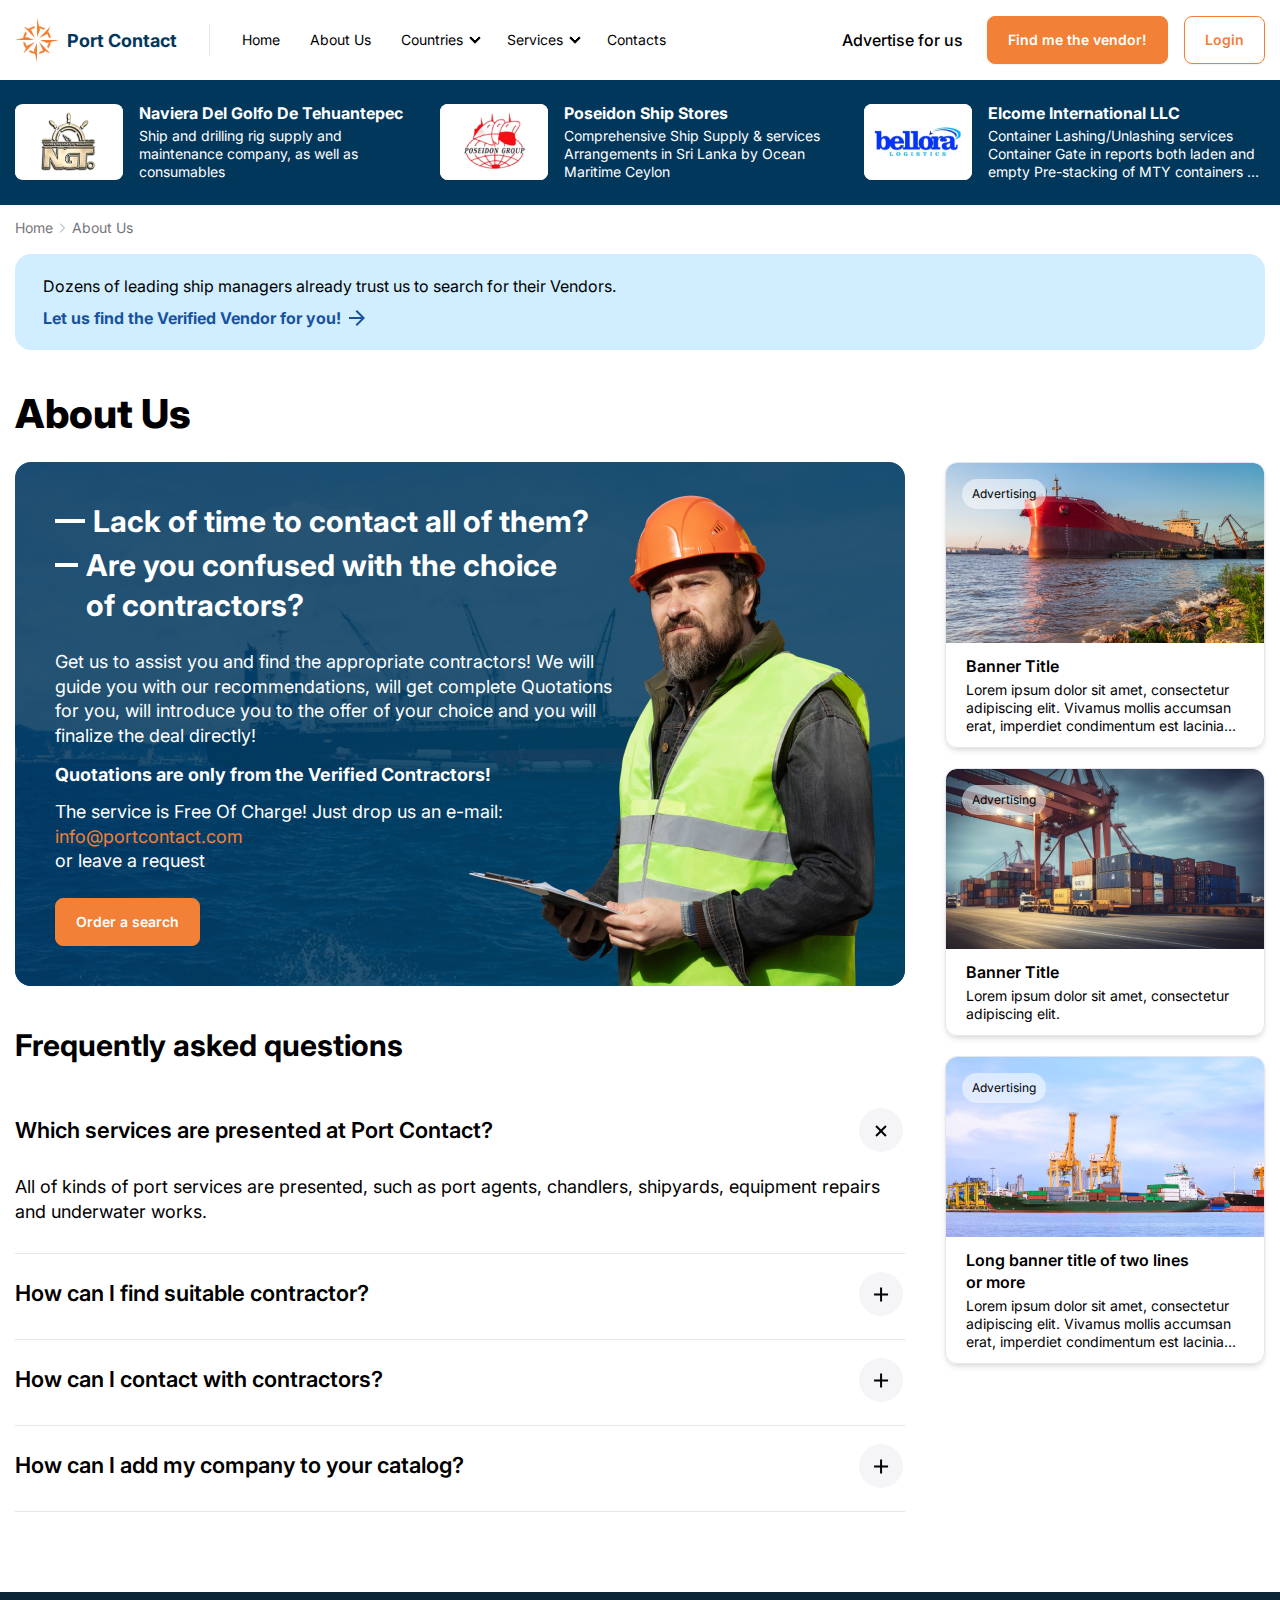
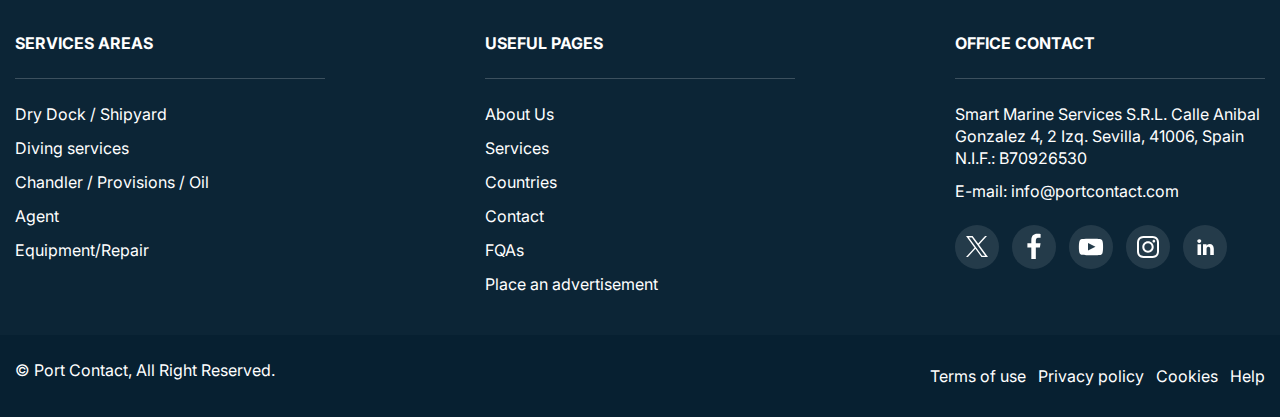
==== aboutUs.html @ 22fc67c0 "init" ====
<!DOCTYPE html>
<html lang="ru" data-theme="mytheme">
<head>
    <meta charset="UTF-8">
    <link rel="stylesheet" href="assets/css/swiper-bundle.min.css">
    <script src="assets/js/swiper-bundle.min.js"></script>
    <link rel="stylesheet" href="assets/css/style.min.css">
    
    <!-- Useful meta tags -->
    <meta http-equiv="x-ua-compatible" content="ie=edge">
    <meta name="viewport" content="width=device-width, initial-scale=1, shrink-to-fit=no">
    <meta name="robots" content="index, follow">
    <meta name="google" content="notranslate">
    <meta name="format-detection" content="telephone=no">
    <meta name="description" content="">
    
    <link rel="icon" type="image/png" href="assets/images/favicon-96x96.png" sizes="96x96" />
    <link rel="icon" type="image/svg+xml" href="assets/images/favicon.svg" />
    <link rel="shortcut icon" href="assets/images/favicon.ico" />
    <link rel="apple-touch-icon" sizes="180x180" href="assets/images/apple-touch-icon.png" />
    <link rel="manifest" href="assets/images/site.webmanifest" />
    
    <title>Port Contact</title>
    <!--<title>Port Contact</title>-->
</head>
<body>

    <div class="header-second">
        <header>
            <div class="container">
                <div class="navbar px-0 relative z-[20] lg:py-[16px] py-[12px] bg-transparent bg-base-100">
                    <div class="navbar-start">
                        <a href="#" class="flex items-center gap-[8px] text-white">
                            <div class="logo"></div>
                            <div class="text-[18px] font-bold logo-text">Port Contact</div>
                        </a>
        
                        <div class="hidden lg:flex border-l border-[#E5E5EB] ml-[32px] pl-[32px] h-[32px]">
                            <ul class="menu space-x-[30px] menu-horizontal px-1">
                                <li><a class="navbar-link">Home</a></li>
                                <li><a class="navbar-link">About Us</a></li>
                                <li>
                                    <details>
                                        <summary class="navbar-link">Countries</summary>
                                        <ul class="p-2 space-y-[2px] max-h-[70vh] overflow-y-auto  scrollbar scrollbar-thin scrollbar-thumb-[#9898AA] scrollbar-track-transparent">
                                            <li class="p-[15px]">
                                                <label class="input input-bordered flex items-center gap-2">
                                                    <input id="navSearch" type="text" class="grow" placeholder="Search" />
                                                    <button>
                                                        <svg
                                                                xmlns="http://www.w3.org/2000/svg"
                                                                viewBox="0 0 16 16"
                                                                fill="currentColor"
                                                                class="h-4 w-4 opacity-70">
                                                            <path
                                                                    fill-rule="evenodd"
                                                                    d="M9.965 11.026a5 5 0 1 1 1.06-1.06l2.755 2.754a.75.75 0 1 1-1.06 1.06l-2.755-2.754ZM10.5 7a3.5 3.5 0 1 1-7 0 3.5 3.5 0 0 1 7 0Z"
                                                                    clip-rule="evenodd" />
                                                        </svg>
                                                    </button>
                                                </label>
                                            </li>
                                            <li><a class="search-navSearch" href="#">All countries</a> </li>
                                            <li><a class="search-navSearch" href="#">Benin republic</a> </li>
                                            <li><a class="search-navSearch" href="#">Togo</a></li>
                                            <li><a class="search-navSearch" href="#">Senegal</a></li>
                                            <li><a class="search-navSearch" href="#">Mauritius</a></li>
                                            <li><a class="search-navSearch" href="#">Marocco</a></li>
                                            <li><a class="search-navSearch" href="#">Angola</a></li>
                                            <li><a class="search-navSearch" href="#">Namibia</a></li>
                                            <li><a class="search-navSearch" href="#">Cameroon</a></li>
                                            <li><a class="search-navSearch" href="#">Congo</a></li>
                                            <li><a class="search-navSearch" href="#">South africa</a> </li>
                                            <li><a class="search-navSearch" href="#">Ghana</a></li>
                                            <li><a class="search-navSearch" href="#">Nigeria</a></li>
                                            <li><a class="search-navSearch" href="#">Nigeria</a></li>
                                            <li><a class="search-navSearch" href="#">Nigeria</a></li>
                                            <li><a class="search-navSearch" href="#">Nigeria</a></li>
                                            <li><a class="search-navSearch" href="#">Nigeria</a></li>
                                            <li><a class="search-navSearch" href="#">Nigeria</a></li>
                                            <li><a class="search-navSearch" href="#">Nigeria</a></li>
                                            <li><a class="search-navSearch" href="#">Nigeria</a></li>
                                        </ul>
                                    </details>
                                </li>
                                <li>
                                    <details>
                                        <summary class="navbar-link">Services</summary>
                                        <ul class="p-2">
                                            <li><a>Dry Dock / Shipyard</a></li>
                                            <li><a>Diving services</a></li>
                                            <li><a>Chandler / Provisions / Oil</a></li>
                                            <li><a>Agent</a></li>
                                            <li><a>Equipment/Repair</a></li>
                                        </ul>
                                    </details>
                                </li>
                                <li><a class="navbar-link">Contacts</a></li>
                            </ul>
                        </div>
                    </div>
        
        
                    <div class="navbar-end flex gap-[16px]">
                        <button class="header-subtext xl:block hidden font-medium pr-[8px]"
                           onclick="sendMessage.showModal()"
                        >Advertise for us</button>
                        <a class="btn md:flex hidden btn-primary">Find me the vendor!</a>
                        <a class="btn md:flex hidden btn-login " onclick="login.showModal()">Login</a>
        
                        <div class="lg:hidden">
                            <div class="dropdown dropdown-end  burger-drop py-[5px]">
                                <div  role="button" class="burger-box">
                                    <label  class="burger"></label>
                                </div>
                                <div class="dropdown-content burger-menu bg-white rounded-[12px] z-[1] !p-[8px] w-[328px] shadow">
                                    <div class="md:hidden flex gap-[12px] p-[12px]">
                                        <a class="btn btn-sm btn-primary">Find me the vendor!</a>
                                        <a class="btn btn-sm btn-outline-orange !text-orange" onclick="login.showModal()">Login</a>
                                    </div>
        
                                    <ul  class="menu ">
                                        <!-- Sidebar content here -->
                                        <li><a>Home</a></li>
                                        <li><a>About Us</a></li>
                                        <li>
                                            <details open>
                                                <summary>Contacts</summary>
                                                <ul>
                                                    <li><a>Submenu 1</a></li>
                                                    <li><a>Submenu 2</a></li>
                                                    <li>
                                                        <details >
                                                            <summary>Parent</summary>
                                                            <ul>
                                                                <li><a>Submenu 1</a></li>
                                                                <li><a>Submenu 2</a></li>
                                                            </ul>
                                                        </details>
                                                    </li>
                                                </ul>
                                            </details>
                                        </li>
        
                                        <li><a>Services</a></li>
                                        <li><a>Contacts</a></li>
                                    </ul>
                                </div>
        
                            </div>
                        </div>
                    </div>
                </div>
            </div>
        </header>    </div>

    
    
    <div class="bg-darkBlue text-white py-[24px]">
        <div class="container">
    <!--        x4 / x3 / x2-->
            <div class="companies-wrp x4">
                <div class="cardCompany">
                    <div class="smCard sm bg-white"><img src="assets/images/companies/comp_4.png" alt=""></div>
                    <div>
                        <b class="mb-1 nextLineDynamicLines">Naviera Del Golfo De Tehuantepec</b>
                        <div class="cardCompany-text">Ship and drilling rig supply and maintenance company, as well as consumables
                        </div>
                    </div>
                </div>
                <div class="cardCompany">
                    <div class="smCard sm bg-white"><img src="assets/images/companies/comp_5.png" alt=""></div>
                    <div>
                        <b class="mb-1 nextLineDynamicLines ">Poseidon Ship Stores</b>
                        <div class="cardCompany-text">
                            Comprehensive Ship Supply & services Arrangements in Sri Lanka by Ocean Maritime Ceylon
                        </div>
                    </div>
                </div>
                <div class="cardCompany">
                    <div class="smCard sm bg-white"><img src="assets/images/companies/comp_6.png" alt=""></div>
                    <div>
                        <b class="mb-1 nextLineDynamicLines">Elcome International LLC</b>
                        <div class="cardCompany-text">
                            Container Lashing/Unlashing services Container Gate in reports both laden and empty Pre-stacking of MTY containers at port Vessel expedition
                        </div>
                    </div>
                </div>
                <div class="cardCompany">
                    <div class="smCard sm bg-white"><img src="assets/images/companies/comp_7.png" alt=""></div>
                    <div>
                        <b class="mb-1 nextLineDynamicLines">Red Wing Shoe Company</b>
                        <div class="cardCompany-text">
                            Ship and drilling rig supply and maintenance company, as well as consumables
                        </div>
                    </div>
                </div>
            </div>
        </div>
    </div>
    <ul class="bread">
        <li class="bread-item"><a href="#">Home</a></li>
        <li class="bread-item"><a href="#">About Us</a></li>
    </ul>
    
    <div class="container">
        <div class="info-margin info">
            <div>
                Dozens of leading ship managers already trust us to search for their Vendors.
            </div>
            <a href="#" class=" link mainSecSwiper-link !mt-[9px]">
                Let us find the Verified Vendor for you!
                <img src="assets/images/icons/next.svg" alt="">
            </a>
        </div>
    
        <h1>About Us</h1>
    </div>
    
    
    <div class="mainWithSidebar">
        <div class="space-y-[40px]">
            <div class="rounded-[16px] lg:min-h-[500px] overflow-hidden relative text-white"
                 style="background: url('assets/images/bg_2.jpg') center/cover no-repeat">
                <div class="bg-darkBlue bg-opacity-[.85]  flex lg:p-[40px] md:p-[32px] sm:p-[24px] p-[20px]">
                    <div class="lg:max-w-[70%] aboutUs-block">
                        <ul class="list-lines">
                            <li class="h2">Lack of time to contact all of them?</li>
                            <li class="h2">Are you confused with the choice of&nbsp;contractors?</li>
                        </ul>
                        <p>Get us to assist you and find the appropriate contractors! We will guide you with our
                            recommendations, will get complete Quotations for you, will introduce you to the offer of your
                            choice and you will finalize the deal directly!</p>
                        <b>Quotations are only from the Verified Contractors!</b>
                        <p>The service is Free Of Charge! Just drop us an e-mail:
                            <a href="mailto:info@portcontact.com" class="block">info@portcontact.com</a>
                            or leave a request</p>
                        <button class="btn btn-primary lg:mt-[12px] mt-[6px] md:w-fit w-full">
                            Order a search
                        </button>
                    </div>
                </div>
                <img src="assets/images/aboutUsMan.png" class="absolute lg:block hidden bottom-0 right-0" alt="">
            </div>
    
            <div>
                <h2>Frequently asked questions</h2>
    
                <div class="collapse collapse-arrow ">
                    <input type="radio" name="my-accordion-2" checked="checked"/>
                    <div class="collapse-title text-xl font-medium">Which services are presented at Port Contact?</div>
                    <div class="collapse-content">
                        <p>All of kinds of port services are presented, such as port agents, chandlers, shipyards, equipment
                            repairs and underwater works.</p>
                    </div>
                </div>
                <div class="collapse collapse-arrow ">
                    <input type="radio" name="my-accordion-2"/>
                    <div class="collapse-title text-xl font-medium">How can I find suitable contractor?</div>
                    <div class="collapse-content">
                        <p>hello</p>
                    </div>
                </div>
                <div class="collapse collapse-arrow ">
                    <input type="radio" name="my-accordion-2"/>
                    <div class="collapse-title text-xl font-medium">How can I contact with contractors?</div>
                    <div class="collapse-content">
                        <p>hello</p>
                    </div>
                </div>
                <div class="collapse collapse-arrow ">
                    <input type="radio" name="my-accordion-2"/>
                    <div class="collapse-title text-xl font-medium">How can I add my company to your catalog?</div>
                    <div class="collapse-content">
                        <p>hello</p>
                    </div>
                </div>
            </div>
        </div>
        <div class="mainWithSidebar-right">
            <div class="sidebar space-y-[20px]">
                <div class="mainCard">
                    <div class="mainCard-image">
                        <img src="assets/images/cd_1.jpg" alt="">
                        <div class="mainCard-tag">Advertising</div>
                    </div>
                    <div class="mainCard-info">
                        <div class="mainCard-title">Banner Title</div>
                        <div class="mainCard-text">Lorem ipsum dolor sit amet, consectetur adipiscing elit. Vivamus mollis accumsan
                            erat, imperdiet condimentum est lacinia vel. Suspendisse in ligula purus.
                        </div>
                    </div>
                </div>
                <div class="mainCard">
                    <div class="mainCard-image">
                        <img src="assets/images/cd_2.jpg" alt="">
                        <div class="mainCard-tag">Advertising</div>
                    </div>
                    <div class="mainCard-info">
                        <div class="mainCard-title">Banner Title</div>
                        <div class="mainCard-text">Lorem ipsum dolor sit amet, consectetur adipiscing elit.</div>
                    </div>
                </div>
                <div class="mainCard">
                    <div class="mainCard-image">
                        <img src="assets/images/cd_3.jpg" alt="">
                        <div class="mainCard-tag">Advertising</div>
                    </div>
                    <div class="mainCard-info">
                        <div class="mainCard-title">Long banner title of two lines or more</div>
                        <div class="mainCard-text">Lorem ipsum dolor sit amet, consectetur adipiscing elit. Vivamus mollis accumsan
                            erat, imperdiet condimentum est lacinia vel. Suspendisse in ligula purus.
                        </div>
                    </div>
                </div>
            </div>    </div>
    </div>
    
    
    <div class="lg:hidden block">
        <div class="swiper sidebarSwiper pl-[15px]">
            <div class="swiper-wrapper">
                <div class="swiper-slide">
                    <div class="mainCard">
                        <div class="mainCard-image">
                            <img src="assets/images/cd_1.jpg" alt="">
                            <div class="mainCard-tag">Advertising</div>
                        </div>
                        <div class="mainCard-info">
                            <div class="mainCard-title">Banner Title</div>
                            <div class="mainCard-text">Lorem ipsum dolor sit amet, consectetur adipiscing elit. Vivamus mollis accumsan
                                erat, imperdiet condimentum est lacinia vel. Suspendisse in ligula purus.
                            </div>
                        </div>
                    </div>
                </div>
                <div class="swiper-slide">
                    <div class="mainCard">
                        <div class="mainCard-image">
                            <img src="assets/images/cd_2.jpg" alt="">
                            <div class="mainCard-tag">Advertising</div>
                        </div>
                        <div class="mainCard-info">
                            <div class="mainCard-title">Banner Title</div>
                            <div class="mainCard-text">Lorem ipsum dolor sit amet, consectetur adipiscing elit.</div>
                        </div>
                    </div>
                </div>
                <div class="swiper-slide">
                    <div class="mainCard">
                        <div class="mainCard-image">
                            <img src="assets/images/cd_3.jpg" alt="">
                            <div class="mainCard-tag">Advertising</div>
                        </div>
                        <div class="mainCard-info">
                            <div class="mainCard-title">Long banner title of two lines or more</div>
                            <div class="mainCard-text">Lorem ipsum dolor sit amet, consectetur adipiscing elit. Vivamus mollis accumsan
                                erat, imperdiet condimentum est lacinia vel. Suspendisse in ligula purus.
                            </div>
                        </div>
                    </div>
                </div>
                <div class="swiper-slide">
                    <div class="mainCard">
                        <div class="mainCard-image">
                            <img src="assets/images/cd_3.jpg" alt="">
                            <div class="mainCard-tag">Advertising</div>
                        </div>
                        <div class="mainCard-info">
                            <div class="mainCard-title">Long banner title of two lines or more</div>
                            <div class="mainCard-text">Lorem ipsum dolor sit amet, consectetur adipiscing elit. Vivamus mollis accumsan
                                erat, imperdiet condimentum est lacinia vel. Suspendisse in ligula purus.
                            </div>
                        </div>
                    </div>
                </div>
                <div class="swiper-slide">
                    <div class="mainCard">
                        <div class="mainCard-image">
                            <img src="assets/images/cd_3.jpg" alt="">
                            <div class="mainCard-tag">Advertising</div>
                        </div>
                        <div class="mainCard-info">
                            <div class="mainCard-title">Long banner title of two lines or more</div>
                            <div class="mainCard-text">Lorem ipsum dolor sit amet, consectetur adipiscing elit. Vivamus mollis accumsan
                                erat, imperdiet condimentum est lacinia vel. Suspendisse in ligula purus.
                            </div>
                        </div>
                    </div>
                </div>
                <div class="swiper-slide">
                    <div class="mainCard">
                        <div class="mainCard-image">
                            <img src="assets/images/cd_3.jpg" alt="">
                            <div class="mainCard-tag">Advertising</div>
                        </div>
                        <div class="mainCard-info">
                            <div class="mainCard-title">Long banner title of two lines or more</div>
                            <div class="mainCard-text">Lorem ipsum dolor sit amet, consectetur adipiscing elit. Vivamus mollis accumsan
                                erat, imperdiet condimentum est lacinia vel. Suspendisse in ligula purus.
                            </div>
                        </div>
                    </div>
                </div>
                <div class="swiper-slide">
                    <div class="mainCard">
                        <div class="mainCard-image">
                            <img src="assets/images/cd_3.jpg" alt="">
                            <div class="mainCard-tag">Advertising</div>
                        </div>
                        <div class="mainCard-info">
                            <div class="mainCard-title">Long banner title of two lines or more</div>
                            <div class="mainCard-text">Lorem ipsum dolor sit amet, consectetur adipiscing elit. Vivamus mollis accumsan
                                erat, imperdiet condimentum est lacinia vel. Suspendisse in ligula purus.
                            </div>
                        </div>
                    </div>
                </div>
            </div>
        </div>
        
        <script>
          const cardsSwiper = new Swiper('.sidebarSwiper', {
            spaceBetween: 16,
            autoplay: true,
            loop: true,
            slidesPerView: 'auto',
            autoHeight: true,
            breakpoints: {
              550: {
                slidesPerView: 'auto',
                spaceBetween: 16,
              },
              1024: {
                slidesPerView: 'auto',
                spaceBetween: 20,
              },
              1280: {
                slidesPerView: 5,
                spaceBetween: 20,
              },
            },
          });
        </script></div>
    
    

    <footer class="text-white xl:mt-[80px] lg:mt-[64px] md:mt-[48px] mt-[32px]">
        <div class="bg-[#0C2536]">
            <div class="container">
                <div class="grid lg:grid-cols-3 grid-cols-2  xl:gap-[160px] gap-x-[80px] sm:gap-y-[40px] gap-y-[32px] footer  text-base-content sm:py-10 py-[20px]">
                    <nav class="col-span-2 sm:col-span-1">
                        <h6 class="footer-title">Services Areas</h6>
                        <a class="link link-hover">Dry Dock / Shipyard</a>
                        <a class="link link-hover">Diving services</a>
                        <a class="link link-hover">Chandler / Provisions / Oil</a>
                        <a class="link link-hover">Agent</a>
                        <a class="link link-hover">Equipment/Repair</a>
                    </nav>
                    <nav class="col-span-2 sm:col-span-1">
                        <h6 class="footer-title">Useful Pages</h6>
                        <a class="link link-hover">About Us</a>
                        <a class="link link-hover">Services</a>
                        <a class="link link-hover">Countries</a>
                        <a class="link link-hover">Contact</a>
                        <a class="link link-hover">FQAs</a>
                        <a class="link link-hover">Place an advertisement</a>
                    </nav>
                    <nav class="col-span-2 lg:col-span-1">
                        <h6 class="footer-title">Office Contact</h6>
                        <div class="text-white md:text-[16px] text-[14px] leading-[1.375]">
                            Smart Marine Services S.R.L.
                            Calle Anibal Gonzalez 4, 2 Izq.
                            Sevilla, 41006, Spain
                            N.I.F.: B70926530
                        </div>
                        <div class="text-white md:text-[16px] text-[14px]">
                            E-mail: <a href="mailto:info@portcontact.com">info@portcontact.com</a>
                        </div>
                        
                        <div class="flex items-center gap-[13px] mt-[12px]">
                            <a class="btn-icon" href="#"><img src="assets/images/icons/socials/x.svg" alt=""></a>
                            <a class="btn-icon" href="#"><img src="assets/images/icons/socials/f.svg" alt=""></a>
                            <a class="btn-icon" href="#"><img src="assets/images/icons/socials/youtube.svg" alt=""></a>
                            <a class="btn-icon" href="#"><img src="assets/images/icons/socials/inst.svg" alt=""></a>
                            <a class="btn-icon" href="#"><img src="assets/images/icons/socials/in.svg" alt=""></a>
                        </div>
    
                    </nav>
                </div>
            </div>
        </div>
        <div class="bg-[#072031]">
            <div class="container">
                <div class="sm:grid sm:grid-cols-2 items-center sm:gap-[20px] gap-[0px] justify-between footer w-full sm:py-[24px] py-[16px] text-base-content ">
                    <aside class="items-center">
                        <p class="text-white md:text-[16px] text-[14px]">
                            © Port Contact, All Right Reserved.
                        </p>
                    </aside>
                    <nav class="flex items-center gap-[24px] justify-end ">
                        <a class="link link-hover">Terms of use</a>
                        <a class="link link-hover">Privacy policy</a>
                        <a class="link link-hover">Cookies</a>
                        <a class="link link-hover">Help</a>
                    </nav>
                </div>
    
            </div>
        </div>
    </footer>
    <dialog id="sendMessage" class="modal">
        <form method="dialog" class="modal-backdrop">
            <button>close</button>
        </form>
    
        <div class="modal-box">
            <form method="dialog" class="modal-close">
                <button><img src="assets/images/icons/close.svg" alt=""></button>
            </form>
    
            <h2 class="text-center">Specify your request
                <br/>or <span class="text-blue">send email</span> to us!
            </h2>
            <div class="space-y-[12px]">
                <div>
                    <label class="block mb-1">Your Name</label>
                    <input
                            type="text"
                            class="input input-bordered  w-full"/>
                </div>
                <div>
                    <label class="block mb-1">Company Name</label>
                    <input
                            type="text"
                            class="input input-bordered  w-full"/>
                </div>
                <div>
                    <label class="block mb-1">E-mail*</label>
                    <input
                            type="text"
                            class="input input-bordered  w-full"/>
                </div>
                <div>
                    <label class="block mb-1">Vessel name (will remain undisclosed to Contractors)</label>
                    <input
                            type="text"
                            class="input input-bordered  w-full"/>
                </div>
                <div class="">
                    <label class="block mb-1">Description of the task</label>
                    <textarea class="textarea min-h-[132px] textarea-bordered w-full"></textarea>
                </div>
                <div class="flex items-center gap-[16px]">
                    <input
                            type="text"
                            placeholder="Enter code displayed"
                            class="input input-bordered  w-full grow"/>
                    <div class="w-[100px] h-[44px] bg-gray-300 rounded-[8px]"></div>
                </div>
                <button class="btn btn-primary mt-[24px] w-full"
                        onclick="sendMessage.close();thanksForYourRequest.showModal()"
                >Send Message
                </button>
            </div>
        </div>
    </dialog>
    
    <dialog id="thanksForYourRequest" class="modal">
        <form method="dialog" class="modal-backdrop">
            <button>close</button>
        </form>
        <div class="modal-box flex flex-col items-center text-center md:gap-[24px] gap-[12px]">
            <form method="dialog" class="modal-close">
                <button><img src="assets/images/icons/close.svg" alt=""></button>
            </form>
    
            <div class="h2 text-center">Thank you for your request!</div>
            <div class="">Our manager will contact you shortly</div>
            <form method="dialog">
                <button class="btn btn-primary min-w-[130px]">Ok</button>
            </form>
        </div>
    </dialog>
    
    <dialog id="login" class="modal">
        <form method="dialog" class="modal-backdrop">
            <button>close</button>
        </form>
        <div class="modal-box">
            <form method="dialog" class="modal-close">
                <button><img src="assets/images/icons/close.svg" alt=""></button>
            </form>
    
            <div class="h2 text-center">Sign In</div>
            <div>
                <label class="block mb-1">E-mail</label>
                <input
                        type="text"
                        class="input input-bordered  w-full"/>
            </div>
            <div class="flex items-center mt-[16px] gap-[12px]">
                <input type="checkbox" checked="checked" class="checkbox checkbox-primary" />
                <div>
                    I agree with <a href="#" class="text-blue">User Agreement</a> and <a href="#" class="text-blue">Privacy policy</a>
                </div>
            </div>
    
            <div class="grid grid-cols-2 gap-[16px] mt-[32px]">
                <form method="dialog" class="w-full">
                    <button class="btn btn-primary btn-outline w-full">Cancel</button>
                </form>
                <button class="btn btn-primary w-full" >Receive code</button>
    <!--            <button class="btn btn-primary w-full" disabled="disabled">Receive code</button>-->
            </div>
        </div>
    </dialog>
    <script src="assets/js/app.js"></script>
</body>
</html>
---- assets/css/style.min.css ----
@charset "UTF-8";
@import url("https://fonts.googleapis.com/css2?family=Inter:opsz,wght@14..32,100..900&display=swap");
*, ::before, ::after{
  --tw-border-spacing-x: 0;
  --tw-border-spacing-y: 0;
  --tw-translate-x: 0;
  --tw-translate-y: 0;
  --tw-rotate: 0;
  --tw-skew-x: 0;
  --tw-skew-y: 0;
  --tw-scale-x: 1;
  --tw-scale-y: 1;
  --tw-pan-x:  ;
  --tw-pan-y:  ;
  --tw-pinch-zoom:  ;
  --tw-scroll-snap-strictness: proximity;
  --tw-gradient-from-position:  ;
  --tw-gradient-via-position:  ;
  --tw-gradient-to-position:  ;
  --tw-ordinal:  ;
  --tw-slashed-zero:  ;
  --tw-numeric-figure:  ;
  --tw-numeric-spacing:  ;
  --tw-numeric-fraction:  ;
  --tw-ring-inset:  ;
  --tw-ring-offset-width: 0px;
  --tw-ring-offset-color: #fff;
  --tw-ring-color: rgb(59 130 246 / 0.5);
  --tw-ring-offset-shadow: 0 0 #0000;
  --tw-ring-shadow: 0 0 #0000;
  --tw-shadow: 0 0 #0000;
  --tw-shadow-colored: 0 0 #0000;
  --tw-blur:  ;
  --tw-brightness:  ;
  --tw-contrast:  ;
  --tw-grayscale:  ;
  --tw-hue-rotate:  ;
  --tw-invert:  ;
  --tw-saturate:  ;
  --tw-sepia:  ;
  --tw-drop-shadow:  ;
  --tw-backdrop-blur:  ;
  --tw-backdrop-brightness:  ;
  --tw-backdrop-contrast:  ;
  --tw-backdrop-grayscale:  ;
  --tw-backdrop-hue-rotate:  ;
  --tw-backdrop-invert:  ;
  --tw-backdrop-opacity:  ;
  --tw-backdrop-saturate:  ;
  --tw-backdrop-sepia:  ;
  --tw-contain-size:  ;
  --tw-contain-layout:  ;
  --tw-contain-paint:  ;
  --tw-contain-style:  ;
}
::-ms-backdrop{
  --tw-border-spacing-x: 0;
  --tw-border-spacing-y: 0;
  --tw-translate-x: 0;
  --tw-translate-y: 0;
  --tw-rotate: 0;
  --tw-skew-x: 0;
  --tw-skew-y: 0;
  --tw-scale-x: 1;
  --tw-scale-y: 1;
  --tw-pan-x:  ;
  --tw-pan-y:  ;
  --tw-pinch-zoom:  ;
  --tw-scroll-snap-strictness: proximity;
  --tw-gradient-from-position:  ;
  --tw-gradient-via-position:  ;
  --tw-gradient-to-position:  ;
  --tw-ordinal:  ;
  --tw-slashed-zero:  ;
  --tw-numeric-figure:  ;
  --tw-numeric-spacing:  ;
  --tw-numeric-fraction:  ;
  --tw-ring-inset:  ;
  --tw-ring-offset-width: 0px;
  --tw-ring-offset-color: #fff;
  --tw-ring-color: rgb(59 130 246 / 0.5);
  --tw-ring-offset-shadow: 0 0 #0000;
  --tw-ring-shadow: 0 0 #0000;
  --tw-shadow: 0 0 #0000;
  --tw-shadow-colored: 0 0 #0000;
  --tw-blur:  ;
  --tw-brightness:  ;
  --tw-contrast:  ;
  --tw-grayscale:  ;
  --tw-hue-rotate:  ;
  --tw-invert:  ;
  --tw-saturate:  ;
  --tw-sepia:  ;
  --tw-drop-shadow:  ;
  --tw-backdrop-blur:  ;
  --tw-backdrop-brightness:  ;
  --tw-backdrop-contrast:  ;
  --tw-backdrop-grayscale:  ;
  --tw-backdrop-hue-rotate:  ;
  --tw-backdrop-invert:  ;
  --tw-backdrop-opacity:  ;
  --tw-backdrop-saturate:  ;
  --tw-backdrop-sepia:  ;
  --tw-contain-size:  ;
  --tw-contain-layout:  ;
  --tw-contain-paint:  ;
  --tw-contain-style:  ;
}
::backdrop{
  --tw-border-spacing-x: 0;
  --tw-border-spacing-y: 0;
  --tw-translate-x: 0;
  --tw-translate-y: 0;
  --tw-rotate: 0;
  --tw-skew-x: 0;
  --tw-skew-y: 0;
  --tw-scale-x: 1;
  --tw-scale-y: 1;
  --tw-pan-x:  ;
  --tw-pan-y:  ;
  --tw-pinch-zoom:  ;
  --tw-scroll-snap-strictness: proximity;
  --tw-gradient-from-position:  ;
  --tw-gradient-via-position:  ;
  --tw-gradient-to-position:  ;
  --tw-ordinal:  ;
  --tw-slashed-zero:  ;
  --tw-numeric-figure:  ;
  --tw-numeric-spacing:  ;
  --tw-numeric-fraction:  ;
  --tw-ring-inset:  ;
  --tw-ring-offset-width: 0px;
  --tw-ring-offset-color: #fff;
  --tw-ring-color: rgb(59 130 246 / 0.5);
  --tw-ring-offset-shadow: 0 0 #0000;
  --tw-ring-shadow: 0 0 #0000;
  --tw-shadow: 0 0 #0000;
  --tw-shadow-colored: 0 0 #0000;
  --tw-blur:  ;
  --tw-brightness:  ;
  --tw-contrast:  ;
  --tw-grayscale:  ;
  --tw-hue-rotate:  ;
  --tw-invert:  ;
  --tw-saturate:  ;
  --tw-sepia:  ;
  --tw-drop-shadow:  ;
  --tw-backdrop-blur:  ;
  --tw-backdrop-brightness:  ;
  --tw-backdrop-contrast:  ;
  --tw-backdrop-grayscale:  ;
  --tw-backdrop-hue-rotate:  ;
  --tw-backdrop-invert:  ;
  --tw-backdrop-opacity:  ;
  --tw-backdrop-saturate:  ;
  --tw-backdrop-sepia:  ;
  --tw-contain-size:  ;
  --tw-contain-layout:  ;
  --tw-contain-paint:  ;
  --tw-contain-style:  ;
}
/*
! tailwindcss v3.4.15 | MIT License | https://tailwindcss.com
*/
/*
1. Prevent padding and border from affecting element width. (https://github.com/mozdevs/cssremedy/issues/4)
2. Allow adding a border to an element by just adding a border-width. (https://github.com/tailwindcss/tailwindcss/pull/116)
*/
*,
::before,
::after {
  box-sizing: border-box; /* 1 */
  border-width: 0; /* 2 */
  border-style: solid; /* 2 */
  border-color: #e5e7eb; /* 2 */
}
::before,
::after {
  --tw-content: '';
}
/*
1. Use a consistent sensible line-height in all browsers.
2. Prevent adjustments of font size after orientation changes in iOS.
3. Use a more readable tab size.
4. Use the user's configured `sans` font-family by default.
5. Use the user's configured `sans` font-feature-settings by default.
6. Use the user's configured `sans` font-variation-settings by default.
7. Disable tap highlights on iOS
*/
html,
:host {
  line-height: 1.5; /* 1 */
  -webkit-text-size-adjust: 100%; /* 2 */
  -moz-tab-size: 4; /* 3 */
  -o-tab-size: 4;
     tab-size: 4; /* 3 */
  font-family: ui-sans-serif, system-ui, sans-serif, "Apple Color Emoji", "Segoe UI Emoji", "Segoe UI Symbol", "Noto Color Emoji"; /* 4 */
  -webkit-font-feature-settings: normal;
          font-feature-settings: normal; /* 5 */
  font-variation-settings: normal; /* 6 */
  -webkit-tap-highlight-color: transparent; /* 7 */
}
/*
1. Remove the margin in all browsers.
2. Inherit line-height from `html` so users can set them as a class directly on the `html` element.
*/
body {
  margin: 0; /* 1 */
  line-height: inherit; /* 2 */
}
/*
1. Add the correct height in Firefox.
2. Correct the inheritance of border color in Firefox. (https://bugzilla.mozilla.org/show_bug.cgi?id=190655)
3. Ensure horizontal rules are visible by default.
*/
hr {
  height: 0; /* 1 */
  color: inherit; /* 2 */
  border-top-width: 1px; /* 3 */
}
/*
Add the correct text decoration in Chrome, Edge, and Safari.
*/
abbr:where([title]) {
  -webkit-text-decoration: underline dotted;
          text-decoration: underline dotted;
}
/*
Remove the default font size and weight for headings.
*/
h1,
h2,
h3,
h4,
h5,
h6 {
  font-size: inherit;
  font-weight: inherit;
}
/*
Reset links to optimize for opt-in styling instead of opt-out.
*/
a {
  color: inherit;
  text-decoration: inherit;
}
/*
Add the correct font weight in Edge and Safari.
*/
b,
strong {
  font-weight: bolder;
}
/*
1. Use the user's configured `mono` font-family by default.
2. Use the user's configured `mono` font-feature-settings by default.
3. Use the user's configured `mono` font-variation-settings by default.
4. Correct the odd `em` font sizing in all browsers.
*/
code,
kbd,
samp,
pre {
  font-family: ui-monospace, SFMono-Regular, Menlo, Monaco, Consolas, "Liberation Mono", "Courier New", monospace; /* 1 */
  -webkit-font-feature-settings: normal;
          font-feature-settings: normal; /* 2 */
  font-variation-settings: normal; /* 3 */
  font-size: 1em; /* 4 */
}
/*
Add the correct font size in all browsers.
*/
small {
  font-size: 80%;
}
/*
Prevent `sub` and `sup` elements from affecting the line height in all browsers.
*/
sub,
sup {
  font-size: 75%;
  line-height: 0;
  position: relative;
  vertical-align: baseline;
}
sub {
  bottom: -0.25em;
}
sup {
  top: -0.5em;
}
/*
1. Remove text indentation from table contents in Chrome and Safari. (https://bugs.chromium.org/p/chromium/issues/detail?id=999088, https://bugs.webkit.org/show_bug.cgi?id=201297)
2. Correct table border color inheritance in all Chrome and Safari. (https://bugs.chromium.org/p/chromium/issues/detail?id=935729, https://bugs.webkit.org/show_bug.cgi?id=195016)
3. Remove gaps between table borders by default.
*/
table {
  text-indent: 0; /* 1 */
  border-color: inherit; /* 2 */
  border-collapse: collapse; /* 3 */
}
/*
1. Change the font styles in all browsers.
2. Remove the margin in Firefox and Safari.
3. Remove default padding in all browsers.
*/
button,
input,
optgroup,
select,
textarea {
  font-family: inherit; /* 1 */
  -webkit-font-feature-settings: inherit;
          font-feature-settings: inherit; /* 1 */
  font-variation-settings: inherit; /* 1 */
  font-size: 100%; /* 1 */
  font-weight: inherit; /* 1 */
  line-height: inherit; /* 1 */
  letter-spacing: inherit; /* 1 */
  color: inherit; /* 1 */
  margin: 0; /* 2 */
  padding: 0; /* 3 */
}
/*
Remove the inheritance of text transform in Edge and Firefox.
*/
button,
select {
  text-transform: none;
}
/*
1. Correct the inability to style clickable types in iOS and Safari.
2. Remove default button styles.
*/
button,
input:where([type='button']),
input:where([type='reset']),
input:where([type='submit']) {
  -webkit-appearance: button; /* 1 */
  background-color: transparent; /* 2 */
  background-image: none; /* 2 */
}
/*
Use the modern Firefox focus style for all focusable elements.
*/
:-moz-focusring {
  outline: auto;
}
/*
Remove the additional `:invalid` styles in Firefox. (https://github.com/mozilla/gecko-dev/blob/2f9eacd9d3d995c937b4251a5557d95d494c9be1/layout/style/res/forms.css#L728-L737)
*/
:-moz-ui-invalid {
  box-shadow: none;
}
/*
Add the correct vertical alignment in Chrome and Firefox.
*/
progress {
  vertical-align: baseline;
}
/*
Correct the cursor style of increment and decrement buttons in Safari.
*/
::-webkit-inner-spin-button,
::-webkit-outer-spin-button {
  height: auto;
}
/*
1. Correct the odd appearance in Chrome and Safari.
2. Correct the outline style in Safari.
*/
[type='search'] {
  -webkit-appearance: textfield; /* 1 */
  outline-offset: -2px; /* 2 */
}
/*
Remove the inner padding in Chrome and Safari on macOS.
*/
::-webkit-search-decoration {
  -webkit-appearance: none;
}
/*
1. Correct the inability to style clickable types in iOS and Safari.
2. Change font properties to `inherit` in Safari.
*/
::-webkit-file-upload-button {
  -webkit-appearance: button; /* 1 */
  font: inherit; /* 2 */
}
/*
Add the correct display in Chrome and Safari.
*/
summary {
  display: list-item;
}
/*
Removes the default spacing and border for appropriate elements.
*/
blockquote,
dl,
dd,
h1,
h2,
h3,
h4,
h5,
h6,
hr,
figure,
p,
pre {
  margin: 0;
}
fieldset {
  margin: 0;
  padding: 0;
}
legend {
  padding: 0;
}
ol,
ul,
menu {
  list-style: none;
  margin: 0;
  padding: 0;
}
/*
Reset default styling for dialogs.
*/
dialog {
  padding: 0;
}
/*
Prevent resizing textareas horizontally by default.
*/
textarea {
  resize: vertical;
}
/*
1. Reset the default placeholder opacity in Firefox. (https://github.com/tailwindlabs/tailwindcss/issues/3300)
2. Set the default placeholder color to the user's configured gray 400 color.
*/
input::-webkit-input-placeholder, textarea::-webkit-input-placeholder {
  opacity: 1; /* 1 */
  color: #9ca3af; /* 2 */
}
input:-ms-input-placeholder, textarea:-ms-input-placeholder {
  opacity: 1; /* 1 */
  color: #9ca3af; /* 2 */
}
input::-ms-input-placeholder, textarea::-ms-input-placeholder {
  opacity: 1; /* 1 */
  color: #9ca3af; /* 2 */
}
input::placeholder,
textarea::placeholder {
  opacity: 1; /* 1 */
  color: #9ca3af; /* 2 */
}
/*
Set the default cursor for buttons.
*/
button,
[role="button"] {
  cursor: pointer;
}
/*
Make sure disabled buttons don't get the pointer cursor.
*/
:disabled {
  cursor: default;
}
/*
1. Make replaced elements `display: block` by default. (https://github.com/mozdevs/cssremedy/issues/14)
2. Add `vertical-align: middle` to align replaced elements more sensibly by default. (https://github.com/jensimmons/cssremedy/issues/14#issuecomment-634934210)
   This can trigger a poorly considered lint error in some tools but is included by design.
*/
img,
svg,
video,
canvas,
audio,
iframe,
embed,
object {
  display: block; /* 1 */
  vertical-align: middle; /* 2 */
}
/*
Constrain images and videos to the parent width and preserve their intrinsic aspect ratio. (https://github.com/mozdevs/cssremedy/issues/14)
*/
img,
video {
  max-width: 100%;
  height: auto;
}
/* Make elements with the HTML hidden attribute stay hidden by default */
[hidden]:where(:not([hidden="until-found"])) {
  display: none;
}
:root,
[data-theme]{
  background-color: var(--fallback-b1,oklch(var(--b1)/1));
  color: var(--fallback-bc,oklch(var(--bc)/1));
}
@supports not (color: oklch(0% 0 0)){
  :root{
    color-scheme: light;
    --fallback-p: #491eff;
    --fallback-pc: #d4dbff;
    --fallback-s: #ff41c7;
    --fallback-sc: #fff9fc;
    --fallback-a: #00cfbd;
    --fallback-ac: #00100d;
    --fallback-n: #2b3440;
    --fallback-nc: #d7dde4;
    --fallback-b1: #ffffff;
    --fallback-b2: #e5e6e6;
    --fallback-b3: #e5e6e6;
    --fallback-bc: #1f2937;
    --fallback-in: #00b3f0;
    --fallback-inc: #000000;
    --fallback-su: #00ca92;
    --fallback-suc: #000000;
    --fallback-wa: #ffc22d;
    --fallback-wac: #000000;
    --fallback-er: #ff6f70;
    --fallback-erc: #000000;
  }
  @media (prefers-color-scheme: dark){
    :root{
      color-scheme: dark;
      --fallback-p: #7582ff;
      --fallback-pc: #050617;
      --fallback-s: #ff71cf;
      --fallback-sc: #190211;
      --fallback-a: #00c7b5;
      --fallback-ac: #000e0c;
      --fallback-n: #2a323c;
      --fallback-nc: #a6adbb;
      --fallback-b1: #1d232a;
      --fallback-b2: #191e24;
      --fallback-b3: #15191e;
      --fallback-bc: #a6adbb;
      --fallback-in: #00b3f0;
      --fallback-inc: #000000;
      --fallback-su: #00ca92;
      --fallback-suc: #000000;
      --fallback-wa: #ffc22d;
      --fallback-wac: #000000;
      --fallback-er: #ff6f70;
      --fallback-erc: #000000;
    }
  }
}
html{
  -webkit-tap-highlight-color: transparent;
}
*{
  scrollbar-color: color-mix(in oklch, currentColor 35%, transparent) transparent;
}
*:hover{
  scrollbar-color: color-mix(in oklch, currentColor 60%, transparent) transparent;
}
:root{
  --p: 71.6372% 0.163232 49.928166;
  --b2: 93% 0 0;
  --b3: 86% 0 0;
  --in: 72.06% 0.191 231.6;
  --su: 64.8% 0.150 160;
  --wa: 84.71% 0.199 83.87;
  --er: 71.76% 0.221 22.18;
  --bc: 20% 0 0;
  --pc: 14.3274% 0.032646 49.928166;
  --sc: 17.6992% 0.028367 95.291946;
  --ac: 15.3748% 0.024689 184.972959;
  --nc: 87.7082% 0.004808 262.829219;
  --inc: 0% 0 0;
  --suc: 0% 0 0;
  --wac: 0% 0 0;
  --erc: 0% 0 0;
  --rounded-box: 1rem;
  --rounded-btn: 0.5rem;
  --rounded-badge: 1.9rem;
  --animation-btn: 0.25s;
  --animation-input: .2s;
  --btn-focus-scale: 0.95;
  --border-btn: 1px;
  --tab-border: 1px;
  --tab-radius: 0.5rem;
  --s: 88.4962% 0.141836 95.291946;
  --a: 76.8742% 0.123447 184.972959;
  --n: 38.5412% 0.024038 262.829219;
  --b1: 100% 0 0;
}
[data-theme=mytheme]{
  --p: 71.6372% 0.163232 49.928166;
  --b2: 93% 0 0;
  --b3: 86% 0 0;
  --in: 72.06% 0.191 231.6;
  --su: 64.8% 0.150 160;
  --wa: 84.71% 0.199 83.87;
  --er: 71.76% 0.221 22.18;
  --bc: 20% 0 0;
  --pc: 14.3274% 0.032646 49.928166;
  --sc: 17.6992% 0.028367 95.291946;
  --ac: 15.3748% 0.024689 184.972959;
  --nc: 87.7082% 0.004808 262.829219;
  --inc: 0% 0 0;
  --suc: 0% 0 0;
  --wac: 0% 0 0;
  --erc: 0% 0 0;
  --rounded-box: 1rem;
  --rounded-btn: 0.5rem;
  --rounded-badge: 1.9rem;
  --animation-btn: 0.25s;
  --animation-input: .2s;
  --btn-focus-scale: 0.95;
  --border-btn: 1px;
  --tab-border: 1px;
  --tab-radius: 0.5rem;
  --s: 88.4962% 0.141836 95.291946;
  --a: 76.8742% 0.123447 184.972959;
  --n: 38.5412% 0.024038 262.829219;
  --b1: 100% 0 0;
}
[data-theme=dark]{
  color-scheme: dark;
  --in: 72.06% 0.191 231.6;
  --su: 64.8% 0.150 160;
  --wa: 84.71% 0.199 83.87;
  --er: 71.76% 0.221 22.18;
  --pc: 13.138% 0.0392 275.75;
  --sc: 14.96% 0.052 342.55;
  --ac: 14.902% 0.0334 183.61;
  --inc: 0% 0 0;
  --suc: 0% 0 0;
  --wac: 0% 0 0;
  --erc: 0% 0 0;
  --rounded-box: 1rem;
  --rounded-btn: 0.5rem;
  --rounded-badge: 1.9rem;
  --animation-btn: 0.25s;
  --animation-input: .2s;
  --btn-focus-scale: 0.95;
  --border-btn: 1px;
  --tab-border: 1px;
  --tab-radius: 0.5rem;
  --p: 65.69% 0.196 275.75;
  --s: 74.8% 0.26 342.55;
  --a: 74.51% 0.167 183.61;
  --n: 31.3815% 0.021108 254.139175;
  --nc: 74.6477% 0.0216 264.435964;
  --b1: 25.3267% 0.015896 252.417568;
  --b2: 23.2607% 0.013807 253.100675;
  --b3: 21.1484% 0.01165 254.087939;
  --bc: 74.6477% 0.0216 264.435964;
}
[data-theme=cupcake]{
  color-scheme: light;
  --in: 72.06% 0.191 231.6;
  --su: 64.8% 0.150 160;
  --wa: 84.71% 0.199 83.87;
  --er: 71.76% 0.221 22.18;
  --pc: 15.2344% 0.017892 200.026556;
  --sc: 15.787% 0.020249 356.29965;
  --ac: 15.8762% 0.029206 78.618794;
  --nc: 84.7148% 0.013247 313.189598;
  --inc: 0% 0 0;
  --suc: 0% 0 0;
  --wac: 0% 0 0;
  --erc: 0% 0 0;
  --rounded-box: 1rem;
  --rounded-badge: 1.9rem;
  --animation-btn: 0.25s;
  --animation-input: .2s;
  --btn-focus-scale: 0.95;
  --border-btn: 1px;
  --p: 76.172% 0.089459 200.026556;
  --s: 78.9351% 0.101246 356.29965;
  --a: 79.3811% 0.146032 78.618794;
  --n: 23.5742% 0.066235 313.189598;
  --b1: 97.7882% 0.00418 56.375637;
  --b2: 93.9822% 0.007638 61.449292;
  --b3: 91.5861% 0.006811 53.440502;
  --bc: 23.5742% 0.066235 313.189598;
  --rounded-btn: 1.9rem;
  --tab-border: 2px;
  --tab-radius: 0.7rem;
}
*{
  scrollbar-color: initial;
  scrollbar-width: initial;
}
.container{
  width: 100%;
}
@media (min-width: 640px){
  .container{
    max-width: 640px;
  }
}
@media (min-width: 768px){
  .container{
    max-width: 768px;
  }
}
@media (min-width: 1024px){
  .container{
    max-width: 1024px;
  }
}
@media (min-width: 1280px){
  .container{
    max-width: 1280px;
  }
}
@media (min-width: 1536px){
  .container{
    max-width: 1536px;
  }
}
.avatar.placeholder > div{
  display: -ms-flexbox;
  display: flex;
  -ms-flex-align: center;
      align-items: center;
  -ms-flex-pack: center;
      justify-content: center;
}
@media (hover:hover){
  .link-hover:hover{
    text-decoration-line: underline;
  }
  .checkbox-primary:hover{
    --tw-border-opacity: 1;
    border-color: var(--fallback-p,oklch(var(--p)/var(--tw-border-opacity)));
  }
  .label a:hover{
    --tw-text-opacity: 1;
    color: var(--fallback-bc,oklch(var(--bc)/var(--tw-text-opacity)));
  }
  .menu li > *:not(ul, .menu-title, details, .btn):active,
.menu li > *:not(ul, .menu-title, details, .btn).active,
.menu li > details > summary:active{
    --tw-bg-opacity: 1;
    background-color: var(--fallback-n,oklch(var(--n)/var(--tw-bg-opacity)));
    --tw-text-opacity: 1;
    color: var(--fallback-nc,oklch(var(--nc)/var(--tw-text-opacity)));
  }
}
.btn{
  display: -ms-inline-flexbox;
  display: inline-flex;
  height: 3rem;
  min-height: 3rem;
  -ms-flex-negative: 0;
      flex-shrink: 0;
  cursor: pointer;
  -webkit-user-select: none;
      -ms-user-select: none;
          user-select: none;
  -ms-flex-wrap: wrap;
      flex-wrap: wrap;
  -ms-flex-align: center;
      align-items: center;
  -ms-flex-pack: center;
      justify-content: center;
  border-radius: var(--rounded-btn, 0.5rem);
  border-color: transparent;
  border-color: oklch(var(--btn-color, var(--b2)) / var(--tw-border-opacity));
  padding-left: 1rem;
  padding-right: 1rem;
  text-align: center;
  font-size: 0.875rem;
  line-height: 1em;
  gap: 0.5rem;
  font-weight: 600;
  text-decoration-line: none;
  transition-duration: 200ms;
  transition-timing-function: cubic-bezier(0, 0, 0.2, 1);
  border-width: var(--border-btn, 1px);
  transition-property: color, background-color, border-color, opacity, box-shadow, -webkit-transform;
  transition-property: color, background-color, border-color, opacity, box-shadow, transform;
  transition-property: color, background-color, border-color, opacity, box-shadow, transform, -webkit-transform;
  --tw-text-opacity: 1;
  color: var(--fallback-bc,oklch(var(--bc)/var(--tw-text-opacity)));
  --tw-shadow: 0 1px 2px 0 rgb(0 0 0 / 0.05);
  --tw-shadow-colored: 0 1px 2px 0 var(--tw-shadow-color);
  box-shadow: var(--tw-ring-offset-shadow, 0 0 #0000), var(--tw-ring-shadow, 0 0 #0000), var(--tw-shadow);
  outline-color: var(--fallback-bc,oklch(var(--bc)/1));
  background-color: oklch(var(--btn-color, var(--b2)) / var(--tw-bg-opacity));
  --tw-bg-opacity: 1;
  --tw-border-opacity: 1;
}
.btn-disabled,
  .btn[disabled],
  .btn:disabled{
  pointer-events: none;
}
.btn-square{
  height: 3rem;
  width: 3rem;
  padding: 0px;
}
:where(.btn:is(input[type="checkbox"])),
:where(.btn:is(input[type="radio"])){
  width: auto;
  -webkit-appearance: none;
          appearance: none;
}
.btn:is(input[type="checkbox"]):after,
.btn:is(input[type="radio"]):after{
  --tw-content: attr(aria-label);
  content: var(--tw-content);
}
.card{
  position: relative;
  display: -ms-flexbox;
  display: flex;
  -ms-flex-direction: column;
      flex-direction: column;
  border-radius: var(--rounded-box, 1rem);
}
.card:focus{
  outline: 2px solid transparent;
  outline-offset: 2px;
}
.card figure{
  display: -ms-flexbox;
  display: flex;
  -ms-flex-align: center;
      align-items: center;
  -ms-flex-pack: center;
      justify-content: center;
}
.card.image-full{
  display: grid;
}
.card.image-full:before{
  position: relative;
  content: "";
  z-index: 10;
  border-radius: var(--rounded-box, 1rem);
  --tw-bg-opacity: 1;
  background-color: var(--fallback-n,oklch(var(--n)/var(--tw-bg-opacity)));
  opacity: 0.75;
}
.card.image-full:before,
    .card.image-full > *{
  grid-column-start: 1;
  grid-row-start: 1;
}
.card.image-full > figure img{
  height: 100%;
  -o-object-fit: cover;
     object-fit: cover;
}
.card.image-full > .card-body{
  position: relative;
  z-index: 20;
  --tw-text-opacity: 1;
  color: var(--fallback-nc,oklch(var(--nc)/var(--tw-text-opacity)));
}
.checkbox{
  -ms-flex-negative: 0;
      flex-shrink: 0;
  --chkbg: var(--fallback-bc,oklch(var(--bc)/1));
  --chkfg: var(--fallback-b1,oklch(var(--b1)/1));
  height: 1.5rem;
  width: 1.5rem;
  cursor: pointer;
  -webkit-appearance: none;
          appearance: none;
  border-radius: var(--rounded-btn, 0.5rem);
  border-width: 1px;
  border-color: var(--fallback-bc,oklch(var(--bc)/var(--tw-border-opacity)));
  --tw-border-opacity: 0.2;
}
.collapse:not(td):not(tr):not(colgroup){
  visibility: visible;
}
.collapse{
  position: relative;
  display: grid;
  overflow: hidden;
  grid-template-rows: auto 0fr;
  transition: grid-template-rows 0.2s;
  transition: grid-template-rows 0.2s, -ms-grid-rows 0.2s;
  width: 100%;
  border-radius: var(--rounded-box, 1rem);
}
.collapse-title,
.collapse > input[type="checkbox"],
.collapse > input[type="radio"],
.collapse-content{
  grid-column-start: 1;
  grid-row-start: 1;
}
.collapse > input[type="checkbox"],
.collapse > input[type="radio"]{
  -webkit-appearance: none;
          appearance: none;
  opacity: 0;
}
.collapse-content{
  visibility: hidden;
  grid-column-start: 1;
  grid-row-start: 2;
  min-height: 0px;
  transition: visibility 0.2s;
  transition: padding 0.2s ease-out,
    background-color 0.2s ease-out;
  padding-left: 1rem;
  padding-right: 1rem;
  cursor: unset;
}
.collapse[open],
.collapse-open,
.collapse:focus:not(.collapse-close){
  grid-template-rows: auto 1fr;
}
.collapse:not(.collapse-close):has(> input[type="checkbox"]:checked),
.collapse:not(.collapse-close):has(> input[type="radio"]:checked){
  grid-template-rows: auto 1fr;
}
.collapse[open] > .collapse-content,
.collapse-open > .collapse-content,
.collapse:focus:not(.collapse-close) > .collapse-content,
.collapse:not(.collapse-close) > input[type="checkbox"]:checked ~ .collapse-content,
.collapse:not(.collapse-close) > input[type="radio"]:checked ~ .collapse-content{
  visibility: visible;
  min-height: -webkit-fit-content;
  min-height: -moz-fit-content;
  min-height: fit-content;
}
.diff{
  position: relative;
  display: grid;
  width: 100%;
  overflow: hidden;
  container-type: inline-size;
  grid-template-columns: auto 1fr;
}
.dropdown{
  position: relative;
  display: inline-block;
}
.dropdown > *:not(summary):focus{
  outline: 2px solid transparent;
  outline-offset: 2px;
}
.dropdown .dropdown-content{
  position: absolute;
}
.dropdown:is(:not(details)) .dropdown-content{
  visibility: hidden;
  opacity: 0;
  -webkit-transform-origin: top;
          transform-origin: top;
  --tw-scale-x: .95;
  --tw-scale-y: .95;
  -webkit-transform: translate(var(--tw-translate-x), var(--tw-translate-y)) rotate(var(--tw-rotate)) skewX(var(--tw-skew-x)) skewY(var(--tw-skew-y)) scaleX(var(--tw-scale-x)) scaleY(var(--tw-scale-y));
          transform: translate(var(--tw-translate-x), var(--tw-translate-y)) rotate(var(--tw-rotate)) skewX(var(--tw-skew-x)) skewY(var(--tw-skew-y)) scaleX(var(--tw-scale-x)) scaleY(var(--tw-scale-y));
  transition-property: color, background-color, border-color, text-decoration-color, fill, stroke, opacity, box-shadow, -webkit-transform, -webkit-filter, -webkit-backdrop-filter;
  transition-property: color, background-color, border-color, text-decoration-color, fill, stroke, opacity, box-shadow, transform, filter, backdrop-filter;
  transition-property: color, background-color, border-color, text-decoration-color, fill, stroke, opacity, box-shadow, transform, filter, backdrop-filter, -webkit-transform, -webkit-filter, -webkit-backdrop-filter;
  transition-timing-function: cubic-bezier(0.4, 0, 0.2, 1);
  transition-timing-function: cubic-bezier(0, 0, 0.2, 1);
  transition-duration: 200ms;
}
.dropdown-end .dropdown-content{
  inset-inline-end: 0px;
}
.dropdown-left .dropdown-content{
  bottom: auto;
  inset-inline-end: 100%;
  top: 0px;
  -webkit-transform-origin: right;
          transform-origin: right;
}
.dropdown-right .dropdown-content{
  bottom: auto;
  inset-inline-start: 100%;
  top: 0px;
  -webkit-transform-origin: left;
          transform-origin: left;
}
.dropdown-bottom .dropdown-content{
  bottom: auto;
  top: 100%;
  -webkit-transform-origin: top;
          transform-origin: top;
}
.dropdown-top .dropdown-content{
  bottom: 100%;
  top: auto;
  -webkit-transform-origin: bottom;
          transform-origin: bottom;
}
.dropdown-end.dropdown-right .dropdown-content{
  bottom: 0px;
  top: auto;
}
.dropdown-end.dropdown-left .dropdown-content{
  bottom: 0px;
  top: auto;
}
.dropdown.dropdown-open .dropdown-content,
.dropdown:not(.dropdown-hover):focus .dropdown-content,
.dropdown:focus-within .dropdown-content{
  visibility: visible;
  opacity: 1;
}
@media (hover: hover){
  .dropdown.dropdown-hover:hover .dropdown-content{
    visibility: visible;
    opacity: 1;
  }
  .btm-nav > *.disabled:hover,
      .btm-nav > *[disabled]:hover{
    pointer-events: none;
    --tw-border-opacity: 0;
    background-color: var(--fallback-n,oklch(var(--n)/var(--tw-bg-opacity)));
    --tw-bg-opacity: 0.1;
    color: var(--fallback-bc,oklch(var(--bc)/var(--tw-text-opacity)));
    --tw-text-opacity: 0.2;
  }
  .btn:hover{
    --tw-border-opacity: 1;
    border-color: var(--fallback-b3,oklch(var(--b3)/var(--tw-border-opacity)));
    --tw-bg-opacity: 1;
    background-color: var(--fallback-b3,oklch(var(--b3)/var(--tw-bg-opacity)));
  }
  @supports (color: color-mix(in oklab, black, black)){
    .btn:hover{
      background-color: color-mix(
            in oklab,
            oklch(var(--btn-color, var(--b2)) / var(--tw-bg-opacity, 1)) 90%,
            black
          );
      border-color: color-mix(
            in oklab,
            oklch(var(--btn-color, var(--b2)) / var(--tw-border-opacity, 1)) 90%,
            black
          );
    }
  }
  @supports not (color: oklch(0% 0 0)){
    .btn:hover{
      background-color: var(--btn-color, var(--fallback-b2));
      border-color: var(--btn-color, var(--fallback-b2));
    }
  }
  .btn.glass:hover{
    --glass-opacity: 25%;
    --glass-border-opacity: 15%;
  }
  .btn-outline:hover{
    --tw-border-opacity: 1;
    border-color: var(--fallback-bc,oklch(var(--bc)/var(--tw-border-opacity)));
    --tw-bg-opacity: 1;
    background-color: var(--fallback-bc,oklch(var(--bc)/var(--tw-bg-opacity)));
    --tw-text-opacity: 1;
    color: var(--fallback-b1,oklch(var(--b1)/var(--tw-text-opacity)));
  }
  .btn-outline.btn-primary:hover{
    --tw-text-opacity: 1;
    color: var(--fallback-pc,oklch(var(--pc)/var(--tw-text-opacity)));
  }
  @supports (color: color-mix(in oklab, black, black)){
    .btn-outline.btn-primary:hover{
      background-color: color-mix(in oklab, var(--fallback-p,oklch(var(--p)/1)) 90%, black);
      border-color: color-mix(in oklab, var(--fallback-p,oklch(var(--p)/1)) 90%, black);
    }
  }
  .btn-outline.btn-secondary:hover{
    --tw-text-opacity: 1;
    color: var(--fallback-sc,oklch(var(--sc)/var(--tw-text-opacity)));
  }
  @supports (color: color-mix(in oklab, black, black)){
    .btn-outline.btn-secondary:hover{
      background-color: color-mix(in oklab, var(--fallback-s,oklch(var(--s)/1)) 90%, black);
      border-color: color-mix(in oklab, var(--fallback-s,oklch(var(--s)/1)) 90%, black);
    }
  }
  .btn-outline.btn-accent:hover{
    --tw-text-opacity: 1;
    color: var(--fallback-ac,oklch(var(--ac)/var(--tw-text-opacity)));
  }
  @supports (color: color-mix(in oklab, black, black)){
    .btn-outline.btn-accent:hover{
      background-color: color-mix(in oklab, var(--fallback-a,oklch(var(--a)/1)) 90%, black);
      border-color: color-mix(in oklab, var(--fallback-a,oklch(var(--a)/1)) 90%, black);
    }
  }
  .btn-outline.btn-success:hover{
    --tw-text-opacity: 1;
    color: var(--fallback-suc,oklch(var(--suc)/var(--tw-text-opacity)));
  }
  @supports (color: color-mix(in oklab, black, black)){
    .btn-outline.btn-success:hover{
      background-color: color-mix(in oklab, var(--fallback-su,oklch(var(--su)/1)) 90%, black);
      border-color: color-mix(in oklab, var(--fallback-su,oklch(var(--su)/1)) 90%, black);
    }
  }
  .btn-outline.btn-info:hover{
    --tw-text-opacity: 1;
    color: var(--fallback-inc,oklch(var(--inc)/var(--tw-text-opacity)));
  }
  @supports (color: color-mix(in oklab, black, black)){
    .btn-outline.btn-info:hover{
      background-color: color-mix(in oklab, var(--fallback-in,oklch(var(--in)/1)) 90%, black);
      border-color: color-mix(in oklab, var(--fallback-in,oklch(var(--in)/1)) 90%, black);
    }
  }
  .btn-outline.btn-warning:hover{
    --tw-text-opacity: 1;
    color: var(--fallback-wac,oklch(var(--wac)/var(--tw-text-opacity)));
  }
  @supports (color: color-mix(in oklab, black, black)){
    .btn-outline.btn-warning:hover{
      background-color: color-mix(in oklab, var(--fallback-wa,oklch(var(--wa)/1)) 90%, black);
      border-color: color-mix(in oklab, var(--fallback-wa,oklch(var(--wa)/1)) 90%, black);
    }
  }
  .btn-outline.btn-error:hover{
    --tw-text-opacity: 1;
    color: var(--fallback-erc,oklch(var(--erc)/var(--tw-text-opacity)));
  }
  @supports (color: color-mix(in oklab, black, black)){
    .btn-outline.btn-error:hover{
      background-color: color-mix(in oklab, var(--fallback-er,oklch(var(--er)/1)) 90%, black);
      border-color: color-mix(in oklab, var(--fallback-er,oklch(var(--er)/1)) 90%, black);
    }
  }
  .btn-disabled:hover,
    .btn[disabled]:hover,
    .btn:disabled:hover{
    --tw-border-opacity: 0;
    background-color: var(--fallback-n,oklch(var(--n)/var(--tw-bg-opacity)));
    --tw-bg-opacity: 0.2;
    color: var(--fallback-bc,oklch(var(--bc)/var(--tw-text-opacity)));
    --tw-text-opacity: 0.2;
  }
  @supports (color: color-mix(in oklab, black, black)){
    .btn:is(input[type="checkbox"]:checked):hover, .btn:is(input[type="radio"]:checked):hover{
      background-color: color-mix(in oklab, var(--fallback-p,oklch(var(--p)/1)) 90%, black);
      border-color: color-mix(in oklab, var(--fallback-p,oklch(var(--p)/1)) 90%, black);
    }
  }
  .dropdown.dropdown-hover:hover .dropdown-content{
    --tw-scale-x: 1;
    --tw-scale-y: 1;
    -webkit-transform: translate(var(--tw-translate-x), var(--tw-translate-y)) rotate(var(--tw-rotate)) skewX(var(--tw-skew-x)) skewY(var(--tw-skew-y)) scaleX(var(--tw-scale-x)) scaleY(var(--tw-scale-y));
            transform: translate(var(--tw-translate-x), var(--tw-translate-y)) rotate(var(--tw-rotate)) skewX(var(--tw-skew-x)) skewY(var(--tw-skew-y)) scaleX(var(--tw-scale-x)) scaleY(var(--tw-scale-y));
  }
  :where(.menu li:not(.menu-title, .disabled) > *:not(ul, details, .menu-title)):not(.active, .btn):hover, :where(.menu li:not(.menu-title, .disabled) > details > summary:not(.menu-title)):not(.active, .btn):hover{
    cursor: pointer;
    outline: 2px solid transparent;
    outline-offset: 2px;
  }
  @supports (color: oklch(0% 0 0)){
    :where(.menu li:not(.menu-title, .disabled) > *:not(ul, details, .menu-title)):not(.active, .btn):hover, :where(.menu li:not(.menu-title, .disabled) > details > summary:not(.menu-title)):not(.active, .btn):hover{
      background-color: var(--fallback-bc,oklch(var(--bc)/0.1));
    }
  }
}
.dropdown:is(details) summary::-webkit-details-marker{
  display: none;
}
.footer{
  display: grid;
  width: 100%;
  grid-auto-flow: row;
  place-items: start;
  -webkit-column-gap: 1rem;
     -moz-column-gap: 1rem;
          column-gap: 1rem;
  row-gap: 2.5rem;
  font-size: 0.875rem;
  line-height: 1.25rem;
}
.footer > *{
  display: grid;
  place-items: start;
  gap: 0.5rem;
}
@media (min-width: 48rem){
  .footer{
    grid-auto-flow: column;
  }
  .footer-center{
    grid-auto-flow: row dense;
  }
}
.label{
  display: -ms-flexbox;
  display: flex;
  -webkit-user-select: none;
      -ms-user-select: none;
          user-select: none;
  -ms-flex-align: center;
      align-items: center;
  -ms-flex-pack: justify;
      justify-content: space-between;
  padding-left: 0.25rem;
  padding-right: 0.25rem;
  padding-top: 0.5rem;
  padding-bottom: 0.5rem;
}
.input{
  -ms-flex-negative: 1;
      flex-shrink: 1;
  -webkit-appearance: none;
          appearance: none;
  height: 3rem;
  padding-left: 1rem;
  padding-right: 1rem;
  font-size: 1rem;
  line-height: 2;
  line-height: 1.5rem;
  border-radius: var(--rounded-btn, 0.5rem);
  border-width: 1px;
  border-color: transparent;
  --tw-bg-opacity: 1;
  background-color: var(--fallback-b1,oklch(var(--b1)/var(--tw-bg-opacity)));
}
.input[type="number"]::-webkit-inner-spin-button,
.input-md[type="number"]::-webkit-inner-spin-button{
  margin-top: -1rem;
  margin-bottom: -1rem;
  -webkit-margin-end: -1rem;
          margin-inline-end: -1rem;
}
.input-lg[type="number"]::-webkit-inner-spin-button{
  margin-top: -1.5rem;
  margin-bottom: -1.5rem;
  -webkit-margin-end: -1.5rem;
          margin-inline-end: -1.5rem;
}
.join{
  display: -ms-inline-flexbox;
  display: inline-flex;
  -ms-flex-align: stretch;
      align-items: stretch;
  border-radius: var(--rounded-btn, 0.5rem);
}
.join :where(.join-item){
  border-start-end-radius: 0;
  border-end-end-radius: 0;
  border-end-start-radius: 0;
  border-start-start-radius: 0;
}
.join .join-item:not(:first-child):not(:last-child),
  .join *:not(:first-child):not(:last-child) .join-item{
  border-start-end-radius: 0;
  border-end-end-radius: 0;
  border-end-start-radius: 0;
  border-start-start-radius: 0;
}
.join .join-item:first-child:not(:last-child),
  .join *:first-child:not(:last-child) .join-item{
  border-start-end-radius: 0;
  border-end-end-radius: 0;
}
.join .dropdown .join-item:first-child:not(:last-child),
  .join *:first-child:not(:last-child) .dropdown .join-item{
  border-start-end-radius: inherit;
  border-end-end-radius: inherit;
}
.join :where(.join-item:first-child:not(:last-child)),
  .join :where(*:first-child:not(:last-child) .join-item){
  border-end-start-radius: inherit;
  border-start-start-radius: inherit;
}
.join .join-item:last-child:not(:first-child),
  .join *:last-child:not(:first-child) .join-item{
  border-end-start-radius: 0;
  border-start-start-radius: 0;
}
.join :where(.join-item:last-child:not(:first-child)),
  .join :where(*:last-child:not(:first-child) .join-item){
  border-start-end-radius: inherit;
  border-end-end-radius: inherit;
}
@supports not selector(:has(*)){
  :where(.join *){
    border-radius: inherit;
  }
}
@supports selector(:has(*)){
  :where(.join *:has(.join-item)){
    border-radius: inherit;
  }
}
.link{
  cursor: pointer;
  text-decoration-line: underline;
}
.link-hover{
  text-decoration-line: none;
}
.menu{
  display: -ms-flexbox;
  display: flex;
  -ms-flex-direction: column;
      flex-direction: column;
  -ms-flex-wrap: wrap;
      flex-wrap: wrap;
  font-size: 0.875rem;
  line-height: 1.25rem;
  padding: 0.5rem;
}
.menu :where(li ul){
  position: relative;
  white-space: nowrap;
  -webkit-margin-start: 1rem;
          margin-inline-start: 1rem;
  -webkit-padding-start: 0.5rem;
          padding-inline-start: 0.5rem;
}
.menu :where(li:not(.menu-title) > *:not(ul, details, .menu-title, .btn)), .menu :where(li:not(.menu-title) > details > summary:not(.menu-title)){
  display: grid;
  grid-auto-flow: column;
  -ms-flex-line-pack: start;
      align-content: flex-start;
  -ms-flex-align: center;
      align-items: center;
  gap: 0.5rem;
  grid-auto-columns: minmax(auto, -webkit-max-content) auto -webkit-max-content;
  grid-auto-columns: minmax(auto, max-content) auto max-content;
  -webkit-user-select: none;
      -ms-user-select: none;
          user-select: none;
}
.menu li.disabled{
  cursor: not-allowed;
  -webkit-user-select: none;
      -ms-user-select: none;
          user-select: none;
  color: var(--fallback-bc,oklch(var(--bc)/0.3));
}
.menu :where(li > .menu-dropdown:not(.menu-dropdown-show)){
  display: none;
}
:where(.menu li){
  position: relative;
  display: -ms-flexbox;
  display: flex;
  -ms-flex-negative: 0;
      flex-shrink: 0;
  -ms-flex-direction: column;
      flex-direction: column;
  -ms-flex-wrap: wrap;
      flex-wrap: wrap;
  -ms-flex-align: stretch;
      align-items: stretch;
}
:where(.menu li) .badge{
  justify-self: end;
}
.modal{
  pointer-events: none;
  position: fixed;
  inset: 0px;
  margin: 0px;
  display: grid;
  height: 100%;
  max-height: none;
  width: 100%;
  max-width: none;
  justify-items: center;
  padding: 0px;
  opacity: 0;
  -ms-scroll-chaining: none;
      overscroll-behavior: contain;
  z-index: 999;
  background-color: transparent;
  color: inherit;
  transition-duration: 200ms;
  transition-timing-function: cubic-bezier(0, 0, 0.2, 1);
  transition-property: opacity, visibility, -webkit-transform;
  transition-property: transform, opacity, visibility;
  transition-property: transform, opacity, visibility, -webkit-transform;
  overflow-y: hidden;
}
:where(.modal){
  -ms-flex-align: center;
      align-items: center;
}
.modal-box{
  max-height: calc(100vh - 5em);
  grid-column-start: 1;
  grid-row-start: 1;
  width: 91.666667%;
  max-width: 32rem;
  --tw-scale-x: .9;
  --tw-scale-y: .9;
  -webkit-transform: translate(var(--tw-translate-x), var(--tw-translate-y)) rotate(var(--tw-rotate)) skewX(var(--tw-skew-x)) skewY(var(--tw-skew-y)) scaleX(var(--tw-scale-x)) scaleY(var(--tw-scale-y));
          transform: translate(var(--tw-translate-x), var(--tw-translate-y)) rotate(var(--tw-rotate)) skewX(var(--tw-skew-x)) skewY(var(--tw-skew-y)) scaleX(var(--tw-scale-x)) scaleY(var(--tw-scale-y));
  border-bottom-right-radius: var(--rounded-box, 1rem);
  border-bottom-left-radius: var(--rounded-box, 1rem);
  border-top-left-radius: var(--rounded-box, 1rem);
  border-top-right-radius: var(--rounded-box, 1rem);
  --tw-bg-opacity: 1;
  background-color: var(--fallback-b1,oklch(var(--b1)/var(--tw-bg-opacity)));
  padding: 1.5rem;
  transition-property: color, background-color, border-color, text-decoration-color, fill, stroke, opacity, box-shadow, -webkit-transform, -webkit-filter, -webkit-backdrop-filter;
  transition-property: color, background-color, border-color, text-decoration-color, fill, stroke, opacity, box-shadow, transform, filter, backdrop-filter;
  transition-property: color, background-color, border-color, text-decoration-color, fill, stroke, opacity, box-shadow, transform, filter, backdrop-filter, -webkit-transform, -webkit-filter, -webkit-backdrop-filter;
  transition-timing-function: cubic-bezier(0.4, 0, 0.2, 1);
  transition-timing-function: cubic-bezier(0, 0, 0.2, 1);
  transition-duration: 200ms;
  box-shadow: rgba(0, 0, 0, 0.25) 0px 25px 50px -12px;
  overflow-y: auto;
  -ms-scroll-chaining: none;
      overscroll-behavior: contain;
}
.modal-open,
.modal:target,
.modal-toggle:checked + .modal,
.modal[open]{
  pointer-events: auto;
  visibility: visible;
  opacity: 1;
}
:root:has(:is(.modal-open, .modal:target, .modal-toggle:checked + .modal, .modal[open])){
  overflow: hidden;
  scrollbar-gutter: stable;
}
.navbar{
  display: -ms-flexbox;
  display: flex;
  -ms-flex-align: center;
      align-items: center;
  padding: var(--navbar-padding, 0.5rem);
  min-height: 4rem;
  width: 100%;
}
:where(.navbar > *:not(script, style)){
  display: -ms-inline-flexbox;
  display: inline-flex;
  -ms-flex-align: center;
      align-items: center;
}
.navbar-start{
  width: 50%;
  -ms-flex-pack: start;
      justify-content: flex-start;
}
.navbar-end{
  width: 50%;
  -ms-flex-pack: end;
      justify-content: flex-end;
}
.progress{
  position: relative;
  width: 100%;
  -webkit-appearance: none;
          appearance: none;
  overflow: hidden;
  height: 0.5rem;
  border-radius: var(--rounded-box, 1rem);
  background-color: var(--fallback-bc,oklch(var(--bc)/0.2));
}
.radio{
  -ms-flex-negative: 0;
      flex-shrink: 0;
  --chkbg: var(--bc);
  height: 1.5rem;
  width: 1.5rem;
  cursor: pointer;
  -webkit-appearance: none;
          appearance: none;
  border-radius: 9999px;
  border-width: 1px;
  border-color: var(--fallback-bc,oklch(var(--bc)/var(--tw-border-opacity)));
  --tw-border-opacity: 0.2;
}
.select{
  display: -ms-inline-flexbox;
  display: inline-flex;
  cursor: pointer;
  -webkit-user-select: none;
      -ms-user-select: none;
          user-select: none;
  -webkit-appearance: none;
          appearance: none;
  height: 3rem;
  min-height: 3rem;
  -webkit-padding-start: 1rem;
          padding-inline-start: 1rem;
  -webkit-padding-end: 2.5rem;
          padding-inline-end: 2.5rem;
  font-size: 0.875rem;
  line-height: 1.25rem;
  line-height: 2;
  border-radius: var(--rounded-btn, 0.5rem);
  border-width: 1px;
  border-color: transparent;
  --tw-bg-opacity: 1;
  background-color: var(--fallback-b1,oklch(var(--b1)/var(--tw-bg-opacity)));
  background-image: linear-gradient(45deg, transparent 50%, currentColor 50%),
    linear-gradient(135deg, currentColor 50%, transparent 50%);
  background-position: calc(100% - 20px) calc(1px + 50%),
    calc(100% - 16.1px) calc(1px + 50%);
  background-size: 4px 4px,
    4px 4px;
  background-repeat: no-repeat;
}
.select[multiple]{
  height: auto;
}
.steps .step{
  display: grid;
  grid-template-columns: repeat(1, minmax(0, 1fr));
  grid-template-columns: auto;
  grid-template-rows: repeat(2, minmax(0, 1fr));
  grid-template-rows: 40px 1fr;
  place-items: center;
  text-align: center;
  min-width: 4rem;
}
.swap{
  position: relative;
  display: inline-grid;
  -webkit-user-select: none;
      -ms-user-select: none;
          user-select: none;
  place-content: center;
  cursor: pointer;
}
.swap > *{
  grid-column-start: 1;
  grid-row-start: 1;
  transition-duration: 300ms;
  transition-timing-function: cubic-bezier(0, 0, 0.2, 1);
  transition-property: opacity, -webkit-transform;
  transition-property: transform, opacity;
  transition-property: transform, opacity, -webkit-transform;
}
.swap input{
  -webkit-appearance: none;
          appearance: none;
}
.swap .swap-on,
.swap .swap-indeterminate,
.swap input:indeterminate ~ .swap-on{
  opacity: 0;
}
.swap input:checked ~ .swap-off,
.swap-active .swap-off,
.swap input:indeterminate ~ .swap-off{
  opacity: 0;
}
.swap input:checked ~ .swap-on,
.swap-active .swap-on,
.swap input:indeterminate ~ .swap-indeterminate{
  opacity: 1;
}
.tabs{
  display: grid;
  -ms-flex-align: end;
      align-items: flex-end;
}
.textarea{
  min-height: 3rem;
  -ms-flex-negative: 1;
      flex-shrink: 1;
  padding-left: 1rem;
  padding-right: 1rem;
  padding-top: 0.5rem;
  padding-bottom: 0.5rem;
  font-size: 0.875rem;
  line-height: 1.25rem;
  line-height: 2;
  border-radius: var(--rounded-btn, 0.5rem);
  border-width: 1px;
  border-color: transparent;
  --tw-bg-opacity: 1;
  background-color: var(--fallback-b1,oklch(var(--b1)/var(--tw-bg-opacity)));
}
.toggle{
  -ms-flex-negative: 0;
      flex-shrink: 0;
  --tglbg: var(--fallback-b1,oklch(var(--b1)/1));
  --handleoffset: 1.5rem;
  --handleoffsetcalculator: calc(var(--handleoffset) * -1);
  --togglehandleborder: 0 0;
  height: 1.5rem;
  width: 3rem;
  cursor: pointer;
  -webkit-appearance: none;
          appearance: none;
  border-radius: var(--rounded-badge, 1.9rem);
  border-width: 1px;
  border-color: currentColor;
  background-color: currentColor;
  color: var(--fallback-bc,oklch(var(--bc)/0.5));
  transition: background,
    box-shadow var(--animation-input, 0.2s) ease-out;
  box-shadow: var(--handleoffsetcalculator) 0 0 2px var(--tglbg) inset,
    0 0 0 2px var(--tglbg) inset,
    var(--togglehandleborder);
}
.btm-nav > *:where(.active){
  border-top-width: 2px;
  --tw-bg-opacity: 1;
  background-color: var(--fallback-b1,oklch(var(--b1)/var(--tw-bg-opacity)));
}
.btm-nav > *.disabled,
    .btm-nav > *[disabled]{
  pointer-events: none;
  --tw-border-opacity: 0;
  background-color: var(--fallback-n,oklch(var(--n)/var(--tw-bg-opacity)));
  --tw-bg-opacity: 0.1;
  color: var(--fallback-bc,oklch(var(--bc)/var(--tw-text-opacity)));
  --tw-text-opacity: 0.2;
}
.btm-nav > * .label{
  font-size: 1rem;
  line-height: 1.5rem;
}
@media (prefers-reduced-motion: no-preference){
  .btn{
    -webkit-animation: button-pop var(--animation-btn, 0.25s) ease-out;
            animation: button-pop var(--animation-btn, 0.25s) ease-out;
  }
}
.btn:active:hover,
  .btn:active:focus{
  -webkit-animation: button-pop 0s ease-out;
          animation: button-pop 0s ease-out;
  -webkit-transform: scale(var(--btn-focus-scale, 0.97));
          transform: scale(var(--btn-focus-scale, 0.97));
}
@supports not (color: oklch(0% 0 0)){
  .btn{
    background-color: var(--btn-color, var(--fallback-b2));
    border-color: var(--btn-color, var(--fallback-b2));
  }
  .btn-primary{
    --btn-color: var(--fallback-p);
  }
}
@supports (color: color-mix(in oklab, black, black)){
  .btn-outline.btn-primary.btn-active{
    background-color: color-mix(in oklab, var(--fallback-p,oklch(var(--p)/1)) 90%, black);
    border-color: color-mix(in oklab, var(--fallback-p,oklch(var(--p)/1)) 90%, black);
  }
  .btn-outline.btn-secondary.btn-active{
    background-color: color-mix(in oklab, var(--fallback-s,oklch(var(--s)/1)) 90%, black);
    border-color: color-mix(in oklab, var(--fallback-s,oklch(var(--s)/1)) 90%, black);
  }
  .btn-outline.btn-accent.btn-active{
    background-color: color-mix(in oklab, var(--fallback-a,oklch(var(--a)/1)) 90%, black);
    border-color: color-mix(in oklab, var(--fallback-a,oklch(var(--a)/1)) 90%, black);
  }
  .btn-outline.btn-success.btn-active{
    background-color: color-mix(in oklab, var(--fallback-su,oklch(var(--su)/1)) 90%, black);
    border-color: color-mix(in oklab, var(--fallback-su,oklch(var(--su)/1)) 90%, black);
  }
  .btn-outline.btn-info.btn-active{
    background-color: color-mix(in oklab, var(--fallback-in,oklch(var(--in)/1)) 90%, black);
    border-color: color-mix(in oklab, var(--fallback-in,oklch(var(--in)/1)) 90%, black);
  }
  .btn-outline.btn-warning.btn-active{
    background-color: color-mix(in oklab, var(--fallback-wa,oklch(var(--wa)/1)) 90%, black);
    border-color: color-mix(in oklab, var(--fallback-wa,oklch(var(--wa)/1)) 90%, black);
  }
  .btn-outline.btn-error.btn-active{
    background-color: color-mix(in oklab, var(--fallback-er,oklch(var(--er)/1)) 90%, black);
    border-color: color-mix(in oklab, var(--fallback-er,oklch(var(--er)/1)) 90%, black);
  }
}
.btn:focus-visible{
  outline-style: solid;
  outline-width: 2px;
  outline-offset: 2px;
}
.btn-primary{
  --tw-text-opacity: 1;
  color: var(--fallback-pc,oklch(var(--pc)/var(--tw-text-opacity)));
  outline-color: var(--fallback-p,oklch(var(--p)/1));
}
@supports (color: oklch(0% 0 0)){
  .btn-primary{
    --btn-color: var(--p);
  }
}
.btn.glass{
  --tw-shadow: 0 0 #0000;
  --tw-shadow-colored: 0 0 #0000;
  box-shadow: var(--tw-ring-offset-shadow, 0 0 #0000), var(--tw-ring-shadow, 0 0 #0000), var(--tw-shadow);
  outline-color: currentColor;
}
.btn.glass.btn-active{
  --glass-opacity: 25%;
  --glass-border-opacity: 15%;
}
.btn-outline{
  border-color: currentColor;
  background-color: transparent;
  --tw-text-opacity: 1;
  color: var(--fallback-bc,oklch(var(--bc)/var(--tw-text-opacity)));
  --tw-shadow: 0 0 #0000;
  --tw-shadow-colored: 0 0 #0000;
  box-shadow: var(--tw-ring-offset-shadow, 0 0 #0000), var(--tw-ring-shadow, 0 0 #0000), var(--tw-shadow);
}
.btn-outline.btn-active{
  --tw-border-opacity: 1;
  border-color: var(--fallback-bc,oklch(var(--bc)/var(--tw-border-opacity)));
  --tw-bg-opacity: 1;
  background-color: var(--fallback-bc,oklch(var(--bc)/var(--tw-bg-opacity)));
  --tw-text-opacity: 1;
  color: var(--fallback-b1,oklch(var(--b1)/var(--tw-text-opacity)));
}
.btn-outline.btn-primary{
  --tw-text-opacity: 1;
  color: var(--fallback-p,oklch(var(--p)/var(--tw-text-opacity)));
}
.btn-outline.btn-primary.btn-active{
  --tw-text-opacity: 1;
  color: var(--fallback-pc,oklch(var(--pc)/var(--tw-text-opacity)));
}
.btn-outline.btn-secondary{
  --tw-text-opacity: 1;
  color: var(--fallback-s,oklch(var(--s)/var(--tw-text-opacity)));
}
.btn-outline.btn-secondary.btn-active{
  --tw-text-opacity: 1;
  color: var(--fallback-sc,oklch(var(--sc)/var(--tw-text-opacity)));
}
.btn-outline.btn-accent{
  --tw-text-opacity: 1;
  color: var(--fallback-a,oklch(var(--a)/var(--tw-text-opacity)));
}
.btn-outline.btn-accent.btn-active{
  --tw-text-opacity: 1;
  color: var(--fallback-ac,oklch(var(--ac)/var(--tw-text-opacity)));
}
.btn-outline.btn-success{
  --tw-text-opacity: 1;
  color: var(--fallback-su,oklch(var(--su)/var(--tw-text-opacity)));
}
.btn-outline.btn-success.btn-active{
  --tw-text-opacity: 1;
  color: var(--fallback-suc,oklch(var(--suc)/var(--tw-text-opacity)));
}
.btn-outline.btn-info{
  --tw-text-opacity: 1;
  color: var(--fallback-in,oklch(var(--in)/var(--tw-text-opacity)));
}
.btn-outline.btn-info.btn-active{
  --tw-text-opacity: 1;
  color: var(--fallback-inc,oklch(var(--inc)/var(--tw-text-opacity)));
}
.btn-outline.btn-warning{
  --tw-text-opacity: 1;
  color: var(--fallback-wa,oklch(var(--wa)/var(--tw-text-opacity)));
}
.btn-outline.btn-warning.btn-active{
  --tw-text-opacity: 1;
  color: var(--fallback-wac,oklch(var(--wac)/var(--tw-text-opacity)));
}
.btn-outline.btn-error{
  --tw-text-opacity: 1;
  color: var(--fallback-er,oklch(var(--er)/var(--tw-text-opacity)));
}
.btn-outline.btn-error.btn-active{
  --tw-text-opacity: 1;
  color: var(--fallback-erc,oklch(var(--erc)/var(--tw-text-opacity)));
}
.btn.btn-disabled,
  .btn[disabled],
  .btn:disabled{
  --tw-border-opacity: 0;
  background-color: var(--fallback-n,oklch(var(--n)/var(--tw-bg-opacity)));
  --tw-bg-opacity: 0.2;
  color: var(--fallback-bc,oklch(var(--bc)/var(--tw-text-opacity)));
  --tw-text-opacity: 0.2;
}
.btn:is(input[type="checkbox"]:checked),
.btn:is(input[type="radio"]:checked){
  --tw-border-opacity: 1;
  border-color: var(--fallback-p,oklch(var(--p)/var(--tw-border-opacity)));
  --tw-bg-opacity: 1;
  background-color: var(--fallback-p,oklch(var(--p)/var(--tw-bg-opacity)));
  --tw-text-opacity: 1;
  color: var(--fallback-pc,oklch(var(--pc)/var(--tw-text-opacity)));
}
.btn:is(input[type="checkbox"]:checked):focus-visible, .btn:is(input[type="radio"]:checked):focus-visible{
  outline-color: var(--fallback-p,oklch(var(--p)/1));
}
@-webkit-keyframes button-pop{
  0%{
    -webkit-transform: scale(var(--btn-focus-scale, 0.98));
            transform: scale(var(--btn-focus-scale, 0.98));
  }
  40%{
    -webkit-transform: scale(1.02);
            transform: scale(1.02);
  }
  100%{
    -webkit-transform: scale(1);
            transform: scale(1);
  }
}
@keyframes button-pop{
  0%{
    -webkit-transform: scale(var(--btn-focus-scale, 0.98));
            transform: scale(var(--btn-focus-scale, 0.98));
  }
  40%{
    -webkit-transform: scale(1.02);
            transform: scale(1.02);
  }
  100%{
    -webkit-transform: scale(1);
            transform: scale(1);
  }
}
.card :where(figure:first-child){
  overflow: hidden;
  border-start-start-radius: inherit;
  border-start-end-radius: inherit;
  border-end-start-radius: unset;
  border-end-end-radius: unset;
}
.card :where(figure:last-child){
  overflow: hidden;
  border-start-start-radius: unset;
  border-start-end-radius: unset;
  border-end-start-radius: inherit;
  border-end-end-radius: inherit;
}
.card:focus-visible{
  outline: 2px solid currentColor;
  outline-offset: 2px;
}
.card.bordered{
  border-width: 1px;
  --tw-border-opacity: 1;
  border-color: var(--fallback-b2,oklch(var(--b2)/var(--tw-border-opacity)));
}
.card.compact .card-body{
  padding: 1rem;
  font-size: 0.875rem;
  line-height: 1.25rem;
}
.card.image-full :where(figure){
  overflow: hidden;
  border-radius: inherit;
}
.checkbox:focus{
  box-shadow: none;
}
.checkbox:focus-visible{
  outline-style: solid;
  outline-width: 2px;
  outline-offset: 2px;
  outline-color: var(--fallback-bc,oklch(var(--bc)/1));
}
.checkbox:disabled{
  border-width: 0px;
  cursor: not-allowed;
  border-color: transparent;
  --tw-bg-opacity: 1;
  background-color: var(--fallback-bc,oklch(var(--bc)/var(--tw-bg-opacity)));
  opacity: 0.2;
}
.checkbox:checked,
  .checkbox[aria-checked="true"]{
  background-repeat: no-repeat;
  -webkit-animation: checkmark var(--animation-input, 0.2s) ease-out;
          animation: checkmark var(--animation-input, 0.2s) ease-out;
  background-color: var(--chkbg);
  background-image: linear-gradient(-45deg, transparent 65%, var(--chkbg) 65.99%),
      linear-gradient(45deg, transparent 75%, var(--chkbg) 75.99%),
      linear-gradient(-45deg, var(--chkbg) 40%, transparent 40.99%),
      linear-gradient(
        45deg,
        var(--chkbg) 30%,
        var(--chkfg) 30.99%,
        var(--chkfg) 40%,
        transparent 40.99%
      ),
      linear-gradient(-45deg, var(--chkfg) 50%, var(--chkbg) 50.99%);
}
.checkbox:indeterminate{
  --tw-bg-opacity: 1;
  background-color: var(--fallback-bc,oklch(var(--bc)/var(--tw-bg-opacity)));
  background-repeat: no-repeat;
  -webkit-animation: checkmark var(--animation-input, 0.2s) ease-out;
          animation: checkmark var(--animation-input, 0.2s) ease-out;
  background-image: linear-gradient(90deg, transparent 80%, var(--chkbg) 80%),
      linear-gradient(-90deg, transparent 80%, var(--chkbg) 80%),
      linear-gradient(0deg, var(--chkbg) 43%, var(--chkfg) 43%, var(--chkfg) 57%, var(--chkbg) 57%);
}
.checkbox-primary{
  --chkbg: var(--fallback-p,oklch(var(--p)/1));
  --chkfg: var(--fallback-pc,oklch(var(--pc)/1));
  --tw-border-opacity: 1;
  border-color: var(--fallback-p,oklch(var(--p)/var(--tw-border-opacity)));
}
.checkbox-primary:focus-visible{
  outline-color: var(--fallback-p,oklch(var(--p)/1));
}
.checkbox-primary:checked,
    .checkbox-primary[aria-checked="true"]{
  --tw-border-opacity: 1;
  border-color: var(--fallback-p,oklch(var(--p)/var(--tw-border-opacity)));
  --tw-bg-opacity: 1;
  background-color: var(--fallback-p,oklch(var(--p)/var(--tw-bg-opacity)));
  --tw-text-opacity: 1;
  color: var(--fallback-pc,oklch(var(--pc)/var(--tw-text-opacity)));
}
@-webkit-keyframes checkmark{
  0%{
    background-position-y: 5px;
  }
  50%{
    background-position-y: -2px;
  }
  100%{
    background-position-y: 0;
  }
}
@keyframes checkmark{
  0%{
    background-position-y: 5px;
  }
  50%{
    background-position-y: -2px;
  }
  100%{
    background-position-y: 0;
  }
}
details.collapse{
  width: 100%;
}
details.collapse summary{
  position: relative;
  display: block;
  outline: 2px solid transparent;
  outline-offset: 2px;
}
details.collapse summary::-webkit-details-marker{
  display: none;
}
.collapse:focus-visible{
  outline-style: solid;
  outline-width: 2px;
  outline-offset: 2px;
  outline-color: var(--fallback-bc,oklch(var(--bc)/1));
}
.collapse:has(.collapse-title:focus-visible),
.collapse:has(> input[type="checkbox"]:focus-visible),
.collapse:has(> input[type="radio"]:focus-visible){
  outline-style: solid;
  outline-width: 2px;
  outline-offset: 2px;
  outline-color: var(--fallback-bc,oklch(var(--bc)/1));
}
.collapse-arrow > .collapse-title:after{
  position: absolute;
  display: block;
  height: 0.5rem;
  width: 0.5rem;
  --tw-translate-y: -100%;
  --tw-rotate: 45deg;
  -webkit-transform: translate(var(--tw-translate-x), var(--tw-translate-y)) rotate(var(--tw-rotate)) skewX(var(--tw-skew-x)) skewY(var(--tw-skew-y)) scaleX(var(--tw-scale-x)) scaleY(var(--tw-scale-y));
          transform: translate(var(--tw-translate-x), var(--tw-translate-y)) rotate(var(--tw-rotate)) skewX(var(--tw-skew-x)) skewY(var(--tw-skew-y)) scaleX(var(--tw-scale-x)) scaleY(var(--tw-scale-y));
  transition-property: all;
  transition-timing-function: cubic-bezier(0.4, 0, 0.2, 1);
  transition-timing-function: cubic-bezier(0, 0, 0.2, 1);
  transition-duration: 150ms;
  transition-duration: 0.2s;
  top: 1.9rem;
  inset-inline-end: 1.4rem;
  content: "";
  -webkit-transform-origin: 75% 75%;
          transform-origin: 75% 75%;
  box-shadow: 2px 2px;
  pointer-events: none;
}
.collapse-plus > .collapse-title:after{
  position: absolute;
  display: block;
  height: 0.5rem;
  width: 0.5rem;
  transition-property: all;
  transition-timing-function: cubic-bezier(0.4, 0, 0.2, 1);
  transition-timing-function: cubic-bezier(0, 0, 0.2, 1);
  transition-duration: 300ms;
  top: 0.9rem;
  inset-inline-end: 1.4rem;
  content: "+";
  pointer-events: none;
}
.collapse:not(.collapse-open):not(.collapse-close) > input[type="checkbox"],
.collapse:not(.collapse-open):not(.collapse-close) > input[type="radio"]:not(:checked),
.collapse:not(.collapse-open):not(.collapse-close) > .collapse-title{
  cursor: pointer;
}
.collapse:focus:not(.collapse-open):not(.collapse-close):not(.collapse[open]) > .collapse-title{
  cursor: unset;
}
.collapse-title{
  position: relative;
}
:where(.collapse > input[type="checkbox"]),
:where(.collapse > input[type="radio"]){
  z-index: 1;
}
.collapse-title,
:where(.collapse > input[type="checkbox"]),
:where(.collapse > input[type="radio"]){
  width: 100%;
  padding: 1rem;
  -webkit-padding-end: 3rem;
          padding-inline-end: 3rem;
  min-height: 3.75rem;
  transition: background-color 0.2s ease-out;
}
.collapse[open] > :where(.collapse-content),
.collapse-open > :where(.collapse-content),
.collapse:focus:not(.collapse-close) > :where(.collapse-content),
.collapse:not(.collapse-close) > :where(input[type="checkbox"]:checked ~ .collapse-content),
.collapse:not(.collapse-close) > :where(input[type="radio"]:checked ~ .collapse-content){
  padding-bottom: 1rem;
  transition: padding 0.2s ease-out,
    background-color 0.2s ease-out;
}
.collapse[open].collapse-arrow > .collapse-title:after,
.collapse-open.collapse-arrow > .collapse-title:after,
.collapse-arrow:focus:not(.collapse-close) > .collapse-title:after,
.collapse-arrow:not(.collapse-close) > input[type="checkbox"]:checked ~ .collapse-title:after,
.collapse-arrow:not(.collapse-close) > input[type="radio"]:checked ~ .collapse-title:after{
  --tw-translate-y: -50%;
  --tw-rotate: 225deg;
  -webkit-transform: translate(var(--tw-translate-x), var(--tw-translate-y)) rotate(var(--tw-rotate)) skewX(var(--tw-skew-x)) skewY(var(--tw-skew-y)) scaleX(var(--tw-scale-x)) scaleY(var(--tw-scale-y));
          transform: translate(var(--tw-translate-x), var(--tw-translate-y)) rotate(var(--tw-rotate)) skewX(var(--tw-skew-x)) skewY(var(--tw-skew-y)) scaleX(var(--tw-scale-x)) scaleY(var(--tw-scale-y));
}
.collapse[open].collapse-plus > .collapse-title:after,
.collapse-open.collapse-plus > .collapse-title:after,
.collapse-plus:focus:not(.collapse-close) > .collapse-title:after,
.collapse-plus:not(.collapse-close) > input[type="checkbox"]:checked ~ .collapse-title:after,
.collapse-plus:not(.collapse-close) > input[type="radio"]:checked ~ .collapse-title:after{
  content: "−";
}
.dropdown.dropdown-open .dropdown-content,
.dropdown:focus .dropdown-content,
.dropdown:focus-within .dropdown-content{
  --tw-scale-x: 1;
  --tw-scale-y: 1;
  -webkit-transform: translate(var(--tw-translate-x), var(--tw-translate-y)) rotate(var(--tw-rotate)) skewX(var(--tw-skew-x)) skewY(var(--tw-skew-y)) scaleX(var(--tw-scale-x)) scaleY(var(--tw-scale-y));
          transform: translate(var(--tw-translate-x), var(--tw-translate-y)) rotate(var(--tw-rotate)) skewX(var(--tw-skew-x)) skewY(var(--tw-skew-y)) scaleX(var(--tw-scale-x)) scaleY(var(--tw-scale-y));
}
.footer-title{
  margin-bottom: 0.5rem;
  font-weight: 700;
  text-transform: uppercase;
  opacity: 0.6;
}
.input input{
  --tw-bg-opacity: 1;
  background-color: var(--fallback-p,oklch(var(--p)/var(--tw-bg-opacity)));
  background-color: transparent;
}
.input input:focus{
  outline: 2px solid transparent;
  outline-offset: 2px;
}
.input[list]::-webkit-calendar-picker-indicator{
  line-height: 1em;
}
.input-bordered{
  border-color: var(--fallback-bc,oklch(var(--bc)/0.2));
}
.input:focus,
  .input:focus-within{
  box-shadow: none;
  border-color: var(--fallback-bc,oklch(var(--bc)/0.2));
  outline-style: solid;
  outline-width: 2px;
  outline-offset: 2px;
  outline-color: var(--fallback-bc,oklch(var(--bc)/0.2));
}
.input:has(> input[disabled]),
  .input-disabled,
  .input:disabled,
  .input[disabled]{
  cursor: not-allowed;
  --tw-border-opacity: 1;
  border-color: var(--fallback-b2,oklch(var(--b2)/var(--tw-border-opacity)));
  --tw-bg-opacity: 1;
  background-color: var(--fallback-b2,oklch(var(--b2)/var(--tw-bg-opacity)));
  color: var(--fallback-bc,oklch(var(--bc)/0.4));
}
.input:has(> input[disabled])::-webkit-input-placeholder, .input-disabled::-webkit-input-placeholder, .input:disabled::-webkit-input-placeholder, .input[disabled]::-webkit-input-placeholder{
  color: var(--fallback-bc,oklch(var(--bc)/var(--tw-placeholder-opacity)));
  --tw-placeholder-opacity: 0.2;
}
.input:has(> input[disabled]):-ms-input-placeholder, .input-disabled:-ms-input-placeholder, .input:disabled:-ms-input-placeholder, .input[disabled]:-ms-input-placeholder{
  color: var(--fallback-bc,oklch(var(--bc)/var(--tw-placeholder-opacity)));
  --tw-placeholder-opacity: 0.2;
}
.input:has(> input[disabled])::-ms-input-placeholder, .input-disabled::-ms-input-placeholder, .input:disabled::-ms-input-placeholder, .input[disabled]::-ms-input-placeholder{
  color: var(--fallback-bc,oklch(var(--bc)/var(--tw-placeholder-opacity)));
  --tw-placeholder-opacity: 0.2;
}
.input:has(> input[disabled])::placeholder,
  .input-disabled::placeholder,
  .input:disabled::placeholder,
  .input[disabled]::placeholder{
  color: var(--fallback-bc,oklch(var(--bc)/var(--tw-placeholder-opacity)));
  --tw-placeholder-opacity: 0.2;
}
.input:has(> input[disabled]) > input[disabled]{
  cursor: not-allowed;
}
.input::-webkit-date-and-time-value{
  text-align: inherit;
}
.join > :where(*:not(:first-child)){
  margin-top: 0px;
  margin-bottom: 0px;
  -webkit-margin-start: -1px;
          margin-inline-start: -1px;
}
.join > :where(*:not(:first-child)):is(.btn){
  -webkit-margin-start: calc(var(--border-btn) * -1);
          margin-inline-start: calc(var(--border-btn) * -1);
}
.join-item:focus{
  isolation: isolate;
}
.link:focus{
  outline: 2px solid transparent;
  outline-offset: 2px;
}
.link:focus-visible{
  outline: 2px solid currentColor;
  outline-offset: 2px;
}
.loading{
  pointer-events: none;
  display: inline-block;
  aspect-ratio: 1 / 1;
  width: 1.5rem;
  background-color: currentColor;
  -webkit-mask-size: 100%;
          mask-size: 100%;
  -webkit-mask-repeat: no-repeat;
          mask-repeat: no-repeat;
  -webkit-mask-position: center;
          mask-position: center;
  -webkit-mask-image: url("data:image/svg+xml,%3Csvg width='24' height='24' stroke='%23000' viewBox='0 0 24 24' xmlns='http://www.w3.org/2000/svg'%3E%3Cstyle%3E.spinner_V8m1%7Btransform-origin:center;animation:spinner_zKoa 2s linear infinite%7D.spinner_V8m1 circle%7Bstroke-linecap:round;animation:spinner_YpZS 1.5s ease-out infinite%7D%40keyframes spinner_zKoa%7B100%25%7Btransform:rotate(360deg)%7D%7D%40keyframes spinner_YpZS%7B0%25%7Bstroke-dasharray:0 150;stroke-dashoffset:0%7D47.5%25%7Bstroke-dasharray:42 150;stroke-dashoffset:-16%7D95%25%2C100%25%7Bstroke-dasharray:42 150;stroke-dashoffset:-59%7D%7D%3C%2Fstyle%3E%3Cg class='spinner_V8m1'%3E%3Ccircle cx='12' cy='12' r='9.5' fill='none' stroke-width='3'%3E%3C%2Fcircle%3E%3C%2Fg%3E%3C%2Fsvg%3E");
          mask-image: url("data:image/svg+xml,%3Csvg width='24' height='24' stroke='%23000' viewBox='0 0 24 24' xmlns='http://www.w3.org/2000/svg'%3E%3Cstyle%3E.spinner_V8m1%7Btransform-origin:center;animation:spinner_zKoa 2s linear infinite%7D.spinner_V8m1 circle%7Bstroke-linecap:round;animation:spinner_YpZS 1.5s ease-out infinite%7D%40keyframes spinner_zKoa%7B100%25%7Btransform:rotate(360deg)%7D%7D%40keyframes spinner_YpZS%7B0%25%7Bstroke-dasharray:0 150;stroke-dashoffset:0%7D47.5%25%7Bstroke-dasharray:42 150;stroke-dashoffset:-16%7D95%25%2C100%25%7Bstroke-dasharray:42 150;stroke-dashoffset:-59%7D%7D%3C%2Fstyle%3E%3Cg class='spinner_V8m1'%3E%3Ccircle cx='12' cy='12' r='9.5' fill='none' stroke-width='3'%3E%3C%2Fcircle%3E%3C%2Fg%3E%3C%2Fsvg%3E");
}
:where(.menu li:empty){
  --tw-bg-opacity: 1;
  background-color: var(--fallback-bc,oklch(var(--bc)/var(--tw-bg-opacity)));
  opacity: 0.1;
  margin: 0.5rem 1rem;
  height: 1px;
}
.menu :where(li ul):before{
  position: absolute;
  bottom: 0.75rem;
  inset-inline-start: 0px;
  top: 0.75rem;
  width: 1px;
  --tw-bg-opacity: 1;
  background-color: var(--fallback-bc,oklch(var(--bc)/var(--tw-bg-opacity)));
  opacity: 0.1;
  content: "";
}
.menu :where(li:not(.menu-title) > *:not(ul, details, .menu-title, .btn)),
.menu :where(li:not(.menu-title) > details > summary:not(.menu-title)){
  border-radius: var(--rounded-btn, 0.5rem);
  padding-left: 1rem;
  padding-right: 1rem;
  padding-top: 0.5rem;
  padding-bottom: 0.5rem;
  text-align: start;
  transition-property: color, background-color, border-color, text-decoration-color, fill, stroke, opacity, box-shadow, -webkit-transform, -webkit-filter, -webkit-backdrop-filter;
  transition-property: color, background-color, border-color, text-decoration-color, fill, stroke, opacity, box-shadow, transform, filter, backdrop-filter;
  transition-property: color, background-color, border-color, text-decoration-color, fill, stroke, opacity, box-shadow, transform, filter, backdrop-filter, -webkit-transform, -webkit-filter, -webkit-backdrop-filter;
  transition-timing-function: cubic-bezier(0.4, 0, 0.2, 1);
  transition-timing-function: cubic-bezier(0, 0, 0.2, 1);
  transition-duration: 200ms;
  text-wrap: balance;
}
:where(.menu li:not(.menu-title, .disabled) > *:not(ul, details, .menu-title)):not(summary, .active, .btn).focus, :where(.menu li:not(.menu-title, .disabled) > *:not(ul, details, .menu-title)):not(summary, .active, .btn):focus, :where(.menu li:not(.menu-title, .disabled) > *:not(ul, details, .menu-title)):is(summary):not(.active, .btn):focus-visible, :where(.menu li:not(.menu-title, .disabled) > details > summary:not(.menu-title)):not(summary, .active, .btn).focus, :where(.menu li:not(.menu-title, .disabled) > details > summary:not(.menu-title)):not(summary, .active, .btn):focus, :where(.menu li:not(.menu-title, .disabled) > details > summary:not(.menu-title)):is(summary):not(.active, .btn):focus-visible{
  cursor: pointer;
  background-color: var(--fallback-bc,oklch(var(--bc)/0.1));
  --tw-text-opacity: 1;
  color: var(--fallback-bc,oklch(var(--bc)/var(--tw-text-opacity)));
  outline: 2px solid transparent;
  outline-offset: 2px;
}
.menu li > *:not(ul, .menu-title, details, .btn):active,
.menu li > *:not(ul, .menu-title, details, .btn).active,
.menu li > details > summary:active{
  --tw-bg-opacity: 1;
  background-color: var(--fallback-n,oklch(var(--n)/var(--tw-bg-opacity)));
  --tw-text-opacity: 1;
  color: var(--fallback-nc,oklch(var(--nc)/var(--tw-text-opacity)));
}
.menu :where(li > details > summary)::-webkit-details-marker{
  display: none;
}
.menu :where(li > details > summary):after,
.menu :where(li > .menu-dropdown-toggle):after{
  justify-self: end;
  display: block;
  margin-top: -0.5rem;
  height: 0.5rem;
  width: 0.5rem;
  -webkit-transform: rotate(45deg);
          transform: rotate(45deg);
  transition-property: margin-top, -webkit-transform;
  transition-property: transform, margin-top;
  transition-property: transform, margin-top, -webkit-transform;
  transition-duration: 0.3s;
  transition-timing-function: cubic-bezier(0.4, 0, 0.2, 1);
  content: "";
  -webkit-transform-origin: 75% 75%;
          transform-origin: 75% 75%;
  box-shadow: 2px 2px;
  pointer-events: none;
}
.menu :where(li > details[open] > summary):after,
.menu :where(li > .menu-dropdown-toggle.menu-dropdown-show):after{
  -webkit-transform: rotate(225deg);
          transform: rotate(225deg);
  margin-top: 0;
}
.menu-title{
  padding-left: 1rem;
  padding-right: 1rem;
  padding-top: 0.5rem;
  padding-bottom: 0.5rem;
  font-size: 0.875rem;
  line-height: 1.25rem;
  font-weight: 700;
  color: var(--fallback-bc,oklch(var(--bc)/0.4));
}
.mockup-phone .camera{
  position: relative;
  top: 0px;
  left: 0px;
  background: #000;
  height: 25px;
  width: 150px;
  margin: 0 auto;
  border-bottom-left-radius: 17px;
  border-bottom-right-radius: 17px;
  z-index: 11;
}
.mockup-phone .camera:before{
  content: "";
  position: absolute;
  top: 35%;
  left: 50%;
  width: 50px;
  height: 4px;
  border-radius: 5px;
  background-color: #0c0b0e;
  -webkit-transform: translate(-50%, -50%);
          transform: translate(-50%, -50%);
}
.mockup-phone .camera:after{
  content: "";
  position: absolute;
  top: 20%;
  left: 70%;
  width: 8px;
  height: 8px;
  border-radius: 5px;
  background-color: #0f0b25;
}
.mockup-phone .display{
  overflow: hidden;
  border-radius: 40px;
  margin-top: -25px;
}
.mockup-browser .mockup-browser-toolbar .input{
  position: relative;
  margin-left: auto;
  margin-right: auto;
  display: block;
  height: 1.75rem;
  width: 24rem;
  overflow: hidden;
  text-overflow: ellipsis;
  white-space: nowrap;
  --tw-bg-opacity: 1;
  background-color: var(--fallback-b2,oklch(var(--b2)/var(--tw-bg-opacity)));
  padding-left: 2rem;
  direction: ltr;
}
.mockup-browser .mockup-browser-toolbar .input:before{
  content: "";
  position: absolute;
  left: 0.5rem;
  top: 50%;
  aspect-ratio: 1 / 1;
  height: 0.75rem;
  --tw-translate-y: -50%;
  -webkit-transform: translate(var(--tw-translate-x), var(--tw-translate-y)) rotate(var(--tw-rotate)) skewX(var(--tw-skew-x)) skewY(var(--tw-skew-y)) scaleX(var(--tw-scale-x)) scaleY(var(--tw-scale-y));
          transform: translate(var(--tw-translate-x), var(--tw-translate-y)) rotate(var(--tw-rotate)) skewX(var(--tw-skew-x)) skewY(var(--tw-skew-y)) scaleX(var(--tw-scale-x)) scaleY(var(--tw-scale-y));
  border-radius: 9999px;
  border-width: 2px;
  border-color: currentColor;
  opacity: 0.6;
}
.mockup-browser .mockup-browser-toolbar .input:after{
  content: "";
  position: absolute;
  left: 1.25rem;
  top: 50%;
  height: 0.5rem;
  --tw-translate-y: 25%;
  --tw-rotate: -45deg;
  -webkit-transform: translate(var(--tw-translate-x), var(--tw-translate-y)) rotate(var(--tw-rotate)) skewX(var(--tw-skew-x)) skewY(var(--tw-skew-y)) scaleX(var(--tw-scale-x)) scaleY(var(--tw-scale-y));
          transform: translate(var(--tw-translate-x), var(--tw-translate-y)) rotate(var(--tw-rotate)) skewX(var(--tw-skew-x)) skewY(var(--tw-skew-y)) scaleX(var(--tw-scale-x)) scaleY(var(--tw-scale-y));
  border-radius: 9999px;
  border-width: 1px;
  border-color: currentColor;
  opacity: 0.6;
}
.modal::-ms-backdrop{
  background-color: #0006;
  animation: modal-pop 0.2s ease-out;
}
.modal:not(dialog:not(.modal-open)),
  .modal::backdrop{
  background-color: #0006;
  -webkit-animation: modal-pop 0.2s ease-out;
          animation: modal-pop 0.2s ease-out;
}
.modal-backdrop{
  z-index: -1;
  grid-column-start: 1;
  grid-row-start: 1;
  display: grid;
  align-self: stretch;
  justify-self: stretch;
  color: transparent;
}
.modal-open .modal-box,
.modal-toggle:checked + .modal .modal-box,
.modal:target .modal-box,
.modal[open] .modal-box{
  --tw-translate-y: 0px;
  --tw-scale-x: 1;
  --tw-scale-y: 1;
  -webkit-transform: translate(var(--tw-translate-x), var(--tw-translate-y)) rotate(var(--tw-rotate)) skewX(var(--tw-skew-x)) skewY(var(--tw-skew-y)) scaleX(var(--tw-scale-x)) scaleY(var(--tw-scale-y));
          transform: translate(var(--tw-translate-x), var(--tw-translate-y)) rotate(var(--tw-rotate)) skewX(var(--tw-skew-x)) skewY(var(--tw-skew-y)) scaleX(var(--tw-scale-x)) scaleY(var(--tw-scale-y));
}
@-webkit-keyframes modal-pop{
  0%{
    opacity: 0;
  }
}
@keyframes modal-pop{
  0%{
    opacity: 0;
  }
}
.progress::-moz-progress-bar{
  border-radius: var(--rounded-box, 1rem);
  --tw-bg-opacity: 1;
  background-color: var(--fallback-bc,oklch(var(--bc)/var(--tw-bg-opacity)));
}
.progress:indeterminate{
  --progress-color: var(--fallback-bc,oklch(var(--bc)/1));
  background-image: repeating-linear-gradient(
    90deg,
    var(--progress-color) -1%,
    var(--progress-color) 10%,
    transparent 10%,
    transparent 90%
  );
  background-size: 200%;
  background-position-x: 15%;
  -webkit-animation: progress-loading 5s ease-in-out infinite;
          animation: progress-loading 5s ease-in-out infinite;
}
.progress::-webkit-progress-bar{
  border-radius: var(--rounded-box, 1rem);
  background-color: transparent;
}
.progress::-webkit-progress-value{
  border-radius: var(--rounded-box, 1rem);
  --tw-bg-opacity: 1;
  background-color: var(--fallback-bc,oklch(var(--bc)/var(--tw-bg-opacity)));
}
.progress:indeterminate::-moz-progress-bar{
  background-color: transparent;
  background-image: repeating-linear-gradient(
    90deg,
    var(--progress-color) -1%,
    var(--progress-color) 10%,
    transparent 10%,
    transparent 90%
  );
  background-size: 200%;
  background-position-x: 15%;
  animation: progress-loading 5s ease-in-out infinite;
}
@-webkit-keyframes progress-loading{
  50%{
    background-position-x: -115%;
  }
}
@keyframes progress-loading{
  50%{
    background-position-x: -115%;
  }
}
.radio:focus{
  box-shadow: none;
}
.radio:focus-visible{
  outline-style: solid;
  outline-width: 2px;
  outline-offset: 2px;
  outline-color: var(--fallback-bc,oklch(var(--bc)/1));
}
.radio:checked,
  .radio[aria-checked="true"]{
  --tw-bg-opacity: 1;
  background-color: var(--fallback-bc,oklch(var(--bc)/var(--tw-bg-opacity)));
  background-image: none;
  -webkit-animation: radiomark var(--animation-input, 0.2s) ease-out;
          animation: radiomark var(--animation-input, 0.2s) ease-out;
  box-shadow: 0 0 0 4px var(--fallback-b1,oklch(var(--b1)/1)) inset,
      0 0 0 4px var(--fallback-b1,oklch(var(--b1)/1)) inset;
}
.radio:disabled{
  cursor: not-allowed;
  opacity: 0.2;
}
@-webkit-keyframes radiomark{
  0%{
    box-shadow: 0 0 0 12px var(--fallback-b1,oklch(var(--b1)/1)) inset,
      0 0 0 12px var(--fallback-b1,oklch(var(--b1)/1)) inset;
  }
  50%{
    box-shadow: 0 0 0 3px var(--fallback-b1,oklch(var(--b1)/1)) inset,
      0 0 0 3px var(--fallback-b1,oklch(var(--b1)/1)) inset;
  }
  100%{
    box-shadow: 0 0 0 4px var(--fallback-b1,oklch(var(--b1)/1)) inset,
      0 0 0 4px var(--fallback-b1,oklch(var(--b1)/1)) inset;
  }
}
@keyframes radiomark{
  0%{
    box-shadow: 0 0 0 12px var(--fallback-b1,oklch(var(--b1)/1)) inset,
      0 0 0 12px var(--fallback-b1,oklch(var(--b1)/1)) inset;
  }
  50%{
    box-shadow: 0 0 0 3px var(--fallback-b1,oklch(var(--b1)/1)) inset,
      0 0 0 3px var(--fallback-b1,oklch(var(--b1)/1)) inset;
  }
  100%{
    box-shadow: 0 0 0 4px var(--fallback-b1,oklch(var(--b1)/1)) inset,
      0 0 0 4px var(--fallback-b1,oklch(var(--b1)/1)) inset;
  }
}
@-webkit-keyframes rating-pop{
  0%{
    -webkit-transform: translateY(-0.125em);
            transform: translateY(-0.125em);
  }
  40%{
    -webkit-transform: translateY(-0.125em);
            transform: translateY(-0.125em);
  }
  100%{
    -webkit-transform: translateY(0);
            transform: translateY(0);
  }
}
@keyframes rating-pop{
  0%{
    -webkit-transform: translateY(-0.125em);
            transform: translateY(-0.125em);
  }
  40%{
    -webkit-transform: translateY(-0.125em);
            transform: translateY(-0.125em);
  }
  100%{
    -webkit-transform: translateY(0);
            transform: translateY(0);
  }
}
.select-bordered{
  border-color: var(--fallback-bc,oklch(var(--bc)/0.2));
}
.select:focus{
  box-shadow: none;
  border-color: var(--fallback-bc,oklch(var(--bc)/0.2));
  outline-style: solid;
  outline-width: 2px;
  outline-offset: 2px;
  outline-color: var(--fallback-bc,oklch(var(--bc)/0.2));
}
.select-disabled,
  .select:disabled,
  .select[disabled]{
  cursor: not-allowed;
  --tw-border-opacity: 1;
  border-color: var(--fallback-b2,oklch(var(--b2)/var(--tw-border-opacity)));
  --tw-bg-opacity: 1;
  background-color: var(--fallback-b2,oklch(var(--b2)/var(--tw-bg-opacity)));
  color: var(--fallback-bc,oklch(var(--bc)/0.4));
}
.select-disabled::-webkit-input-placeholder, .select:disabled::-webkit-input-placeholder, .select[disabled]::-webkit-input-placeholder{
  color: var(--fallback-bc,oklch(var(--bc)/var(--tw-placeholder-opacity)));
  --tw-placeholder-opacity: 0.2;
}
.select-disabled:-ms-input-placeholder, .select:disabled:-ms-input-placeholder, .select[disabled]:-ms-input-placeholder{
  color: var(--fallback-bc,oklch(var(--bc)/var(--tw-placeholder-opacity)));
  --tw-placeholder-opacity: 0.2;
}
.select-disabled::-ms-input-placeholder, .select:disabled::-ms-input-placeholder, .select[disabled]::-ms-input-placeholder{
  color: var(--fallback-bc,oklch(var(--bc)/var(--tw-placeholder-opacity)));
  --tw-placeholder-opacity: 0.2;
}
.select-disabled::placeholder,
  .select:disabled::placeholder,
  .select[disabled]::placeholder{
  color: var(--fallback-bc,oklch(var(--bc)/var(--tw-placeholder-opacity)));
  --tw-placeholder-opacity: 0.2;
}
.select-multiple,
  .select[multiple],
  .select[size].select:not([size="1"]){
  background-image: none;
  padding-right: 1rem;
}
[dir="rtl"] .select{
  background-position: calc(0% + 12px) calc(1px + 50%),
    calc(0% + 16px) calc(1px + 50%);
}
@-webkit-keyframes skeleton{
  from{
    background-position: 150%;
  }
  to{
    background-position: -50%;
  }
}
@keyframes skeleton{
  from{
    background-position: 150%;
  }
  to{
    background-position: -50%;
  }
}
.steps .step:before{
  top: 0px;
  grid-column-start: 1;
  grid-row-start: 1;
  height: 0.5rem;
  width: 100%;
  -webkit-transform: translate(var(--tw-translate-x), var(--tw-translate-y)) rotate(var(--tw-rotate)) skewX(var(--tw-skew-x)) skewY(var(--tw-skew-y)) scaleX(var(--tw-scale-x)) scaleY(var(--tw-scale-y));
          transform: translate(var(--tw-translate-x), var(--tw-translate-y)) rotate(var(--tw-rotate)) skewX(var(--tw-skew-x)) skewY(var(--tw-skew-y)) scaleX(var(--tw-scale-x)) scaleY(var(--tw-scale-y));
  --tw-bg-opacity: 1;
  background-color: var(--fallback-b3,oklch(var(--b3)/var(--tw-bg-opacity)));
  --tw-text-opacity: 1;
  color: var(--fallback-bc,oklch(var(--bc)/var(--tw-text-opacity)));
  content: "";
  -webkit-margin-start: -100%;
          margin-inline-start: -100%;
}
.steps .step:after{
  content: counter(step);
  counter-increment: step;
  z-index: 1;
  position: relative;
  grid-column-start: 1;
  grid-row-start: 1;
  display: grid;
  height: 2rem;
  width: 2rem;
  place-items: center;
  place-self: center;
  border-radius: 9999px;
  --tw-bg-opacity: 1;
  background-color: var(--fallback-b3,oklch(var(--b3)/var(--tw-bg-opacity)));
  --tw-text-opacity: 1;
  color: var(--fallback-bc,oklch(var(--bc)/var(--tw-text-opacity)));
}
.steps .step:first-child:before{
  content: none;
}
.steps .step[data-content]:after{
  content: attr(data-content);
}
.table tr.active,
  .table tr.active:nth-child(even),
  .table-zebra tbody tr:nth-child(even){
  --tw-bg-opacity: 1;
  background-color: var(--fallback-b2,oklch(var(--b2)/var(--tw-bg-opacity)));
}
.table-zebra tr.active,
    .table-zebra tr.active:nth-child(even),
    .table-zebra-zebra tbody tr:nth-child(even){
  --tw-bg-opacity: 1;
  background-color: var(--fallback-b3,oklch(var(--b3)/var(--tw-bg-opacity)));
}
.textarea-bordered{
  border-color: var(--fallback-bc,oklch(var(--bc)/0.2));
}
.textarea:focus{
  box-shadow: none;
  border-color: var(--fallback-bc,oklch(var(--bc)/0.2));
  outline-style: solid;
  outline-width: 2px;
  outline-offset: 2px;
  outline-color: var(--fallback-bc,oklch(var(--bc)/0.2));
}
.textarea-disabled,
  .textarea:disabled,
  .textarea[disabled]{
  cursor: not-allowed;
  --tw-border-opacity: 1;
  border-color: var(--fallback-b2,oklch(var(--b2)/var(--tw-border-opacity)));
  --tw-bg-opacity: 1;
  background-color: var(--fallback-b2,oklch(var(--b2)/var(--tw-bg-opacity)));
  color: var(--fallback-bc,oklch(var(--bc)/0.4));
}
.textarea-disabled::-webkit-input-placeholder, .textarea:disabled::-webkit-input-placeholder, .textarea[disabled]::-webkit-input-placeholder{
  color: var(--fallback-bc,oklch(var(--bc)/var(--tw-placeholder-opacity)));
  --tw-placeholder-opacity: 0.2;
}
.textarea-disabled:-ms-input-placeholder, .textarea:disabled:-ms-input-placeholder, .textarea[disabled]:-ms-input-placeholder{
  color: var(--fallback-bc,oklch(var(--bc)/var(--tw-placeholder-opacity)));
  --tw-placeholder-opacity: 0.2;
}
.textarea-disabled::-ms-input-placeholder, .textarea:disabled::-ms-input-placeholder, .textarea[disabled]::-ms-input-placeholder{
  color: var(--fallback-bc,oklch(var(--bc)/var(--tw-placeholder-opacity)));
  --tw-placeholder-opacity: 0.2;
}
.textarea-disabled::placeholder,
  .textarea:disabled::placeholder,
  .textarea[disabled]::placeholder{
  color: var(--fallback-bc,oklch(var(--bc)/var(--tw-placeholder-opacity)));
  --tw-placeholder-opacity: 0.2;
}
@-webkit-keyframes toast-pop{
  0%{
    -webkit-transform: scale(0.9);
            transform: scale(0.9);
    opacity: 0;
  }
  100%{
    -webkit-transform: scale(1);
            transform: scale(1);
    opacity: 1;
  }
}
@keyframes toast-pop{
  0%{
    -webkit-transform: scale(0.9);
            transform: scale(0.9);
    opacity: 0;
  }
  100%{
    -webkit-transform: scale(1);
            transform: scale(1);
    opacity: 1;
  }
}
[dir="rtl"] .toggle{
  --handleoffsetcalculator: calc(var(--handleoffset) * 1);
}
.toggle:focus-visible{
  outline-style: solid;
  outline-width: 2px;
  outline-offset: 2px;
  outline-color: var(--fallback-bc,oklch(var(--bc)/0.2));
}
.toggle:hover{
  background-color: currentColor;
}
.toggle:checked,
  .toggle[aria-checked="true"]{
  background-image: none;
  --handleoffsetcalculator: var(--handleoffset);
  --tw-text-opacity: 1;
  color: var(--fallback-bc,oklch(var(--bc)/var(--tw-text-opacity)));
}
[dir="rtl"] .toggle:checked, [dir="rtl"] .toggle[aria-checked="true"]{
  --handleoffsetcalculator: calc(var(--handleoffset) * -1);
}
.toggle:indeterminate{
  --tw-text-opacity: 1;
  color: var(--fallback-bc,oklch(var(--bc)/var(--tw-text-opacity)));
  box-shadow: calc(var(--handleoffset) / 2) 0 0 2px var(--tglbg) inset,
      calc(var(--handleoffset) / -2) 0 0 2px var(--tglbg) inset,
      0 0 0 2px var(--tglbg) inset;
}
[dir="rtl"] .toggle:indeterminate{
  box-shadow: calc(var(--handleoffset) / 2) 0 0 2px var(--tglbg) inset,
        calc(var(--handleoffset) / -2) 0 0 2px var(--tglbg) inset,
        0 0 0 2px var(--tglbg) inset;
}
.toggle:disabled{
  cursor: not-allowed;
  --tw-border-opacity: 1;
  border-color: var(--fallback-bc,oklch(var(--bc)/var(--tw-border-opacity)));
  background-color: transparent;
  opacity: 0.3;
  --togglehandleborder: 0 0 0 3px var(--fallback-bc,oklch(var(--bc)/1)) inset,
      var(--handleoffsetcalculator) 0 0 3px var(--fallback-bc,oklch(var(--bc)/1)) inset;
}
.artboard.phone-1.horizontal,
      .artboard.phone-1.artboard-horizontal{
  width: 568px;
  height: 320px;
}
.artboard.phone-2.horizontal,
      .artboard.phone-2.artboard-horizontal{
  width: 667px;
  height: 375px;
}
.artboard.phone-3.horizontal,
      .artboard.phone-3.artboard-horizontal{
  width: 736px;
  height: 414px;
}
.artboard.phone-4.horizontal,
      .artboard.phone-4.artboard-horizontal{
  width: 812px;
  height: 375px;
}
.artboard.phone-5.horizontal,
      .artboard.phone-5.artboard-horizontal{
  width: 896px;
  height: 414px;
}
.artboard.phone-6.horizontal,
      .artboard.phone-6.artboard-horizontal{
  width: 1024px;
  height: 320px;
}
.btm-nav-xs > *:where(.active){
  border-top-width: 1px;
}
.btm-nav-sm > *:where(.active){
  border-top-width: 2px;
}
.btm-nav-md > *:where(.active){
  border-top-width: 2px;
}
.btm-nav-lg > *:where(.active){
  border-top-width: 4px;
}
.btn-sm{
  height: 2rem;
  min-height: 2rem;
  padding-left: 0.75rem;
  padding-right: 0.75rem;
  font-size: 0.875rem;
}
.btn-square:where(.btn-xs){
  height: 1.5rem;
  width: 1.5rem;
  padding: 0px;
}
.btn-square:where(.btn-sm){
  height: 2rem;
  width: 2rem;
  padding: 0px;
}
.btn-square:where(.btn-md){
  height: 3rem;
  width: 3rem;
  padding: 0px;
}
.btn-square:where(.btn-lg){
  height: 4rem;
  width: 4rem;
  padding: 0px;
}
.btn-circle:where(.btn-sm){
  height: 2rem;
  width: 2rem;
  border-radius: 9999px;
  padding: 0px;
}
.input-lg{
  height: 4rem;
  padding-left: 1.5rem;
  padding-right: 1.5rem;
  font-size: 1.125rem;
  line-height: 1.75rem;
  line-height: 2;
}
.join.join-vertical{
  -ms-flex-direction: column;
      flex-direction: column;
}
.join.join-vertical .join-item:first-child:not(:last-child),
  .join.join-vertical *:first-child:not(:last-child) .join-item{
  border-end-start-radius: 0;
  border-end-end-radius: 0;
  border-start-start-radius: inherit;
  border-start-end-radius: inherit;
}
.join.join-vertical .join-item:last-child:not(:first-child),
  .join.join-vertical *:last-child:not(:first-child) .join-item{
  border-start-start-radius: 0;
  border-start-end-radius: 0;
  border-end-start-radius: inherit;
  border-end-end-radius: inherit;
}
.join.join-horizontal{
  -ms-flex-direction: row;
      flex-direction: row;
}
.join.join-horizontal .join-item:first-child:not(:last-child),
  .join.join-horizontal *:first-child:not(:last-child) .join-item{
  border-end-end-radius: 0;
  border-start-end-radius: 0;
  border-end-start-radius: inherit;
  border-start-start-radius: inherit;
}
.join.join-horizontal .join-item:last-child:not(:first-child),
  .join.join-horizontal *:last-child:not(:first-child) .join-item{
  border-end-start-radius: 0;
  border-start-start-radius: 0;
  border-end-end-radius: inherit;
  border-start-end-radius: inherit;
}
.menu-horizontal{
  display: -ms-inline-flexbox;
  display: inline-flex;
  -ms-flex-direction: row;
      flex-direction: row;
}
.menu-horizontal > li:not(.menu-title) > details > ul{
  position: absolute;
}
.steps-horizontal .step{
  display: grid;
  grid-template-columns: repeat(1, minmax(0, 1fr));
  grid-template-rows: repeat(2, minmax(0, 1fr));
  place-items: center;
  text-align: center;
}
.steps-vertical .step{
  display: grid;
  grid-template-columns: repeat(2, minmax(0, 1fr));
  grid-template-rows: repeat(1, minmax(0, 1fr));
}
.join.join-vertical > :where(*:not(:first-child)){
  margin-left: 0px;
  margin-right: 0px;
  margin-top: -1px;
}
.join.join-vertical > :where(*:not(:first-child)):is(.btn){
  margin-top: calc(var(--border-btn) * -1);
}
.join.join-horizontal > :where(*:not(:first-child)){
  margin-top: 0px;
  margin-bottom: 0px;
  -webkit-margin-start: -1px;
          margin-inline-start: -1px;
}
.join.join-horizontal > :where(*:not(:first-child)):is(.btn){
  -webkit-margin-start: calc(var(--border-btn) * -1);
          margin-inline-start: calc(var(--border-btn) * -1);
  margin-top: 0px;
}
.menu-horizontal > li:not(.menu-title) > details > ul{
  -webkit-margin-start: 0px;
          margin-inline-start: 0px;
  margin-top: 1rem;
  padding-top: 0.5rem;
  padding-bottom: 0.5rem;
  -webkit-padding-end: 0.5rem;
          padding-inline-end: 0.5rem;
}
.menu-horizontal > li > details > ul:before{
  content: none;
}
:where(.menu-horizontal > li:not(.menu-title) > details > ul){
  border-radius: var(--rounded-box, 1rem);
  --tw-bg-opacity: 1;
  background-color: var(--fallback-b1,oklch(var(--b1)/var(--tw-bg-opacity)));
  --tw-shadow: 0 20px 25px -5px rgb(0 0 0 / 0.1), 0 8px 10px -6px rgb(0 0 0 / 0.1);
  --tw-shadow-colored: 0 20px 25px -5px var(--tw-shadow-color), 0 8px 10px -6px var(--tw-shadow-color);
  box-shadow: var(--tw-ring-offset-shadow, 0 0 #0000), var(--tw-ring-shadow, 0 0 #0000), var(--tw-shadow);
}
.menu-xs .menu-title{
  padding-left: 0.5rem;
  padding-right: 0.5rem;
  padding-top: 0.25rem;
  padding-bottom: 0.25rem;
}
.menu-sm .menu-title{
  padding-left: 0.75rem;
  padding-right: 0.75rem;
  padding-top: 0.5rem;
  padding-bottom: 0.5rem;
}
.menu-md .menu-title{
  padding-left: 1rem;
  padding-right: 1rem;
  padding-top: 0.5rem;
  padding-bottom: 0.5rem;
}
.menu-lg .menu-title{
  padding-left: 1.5rem;
  padding-right: 1.5rem;
  padding-top: 0.75rem;
  padding-bottom: 0.75rem;
}
.modal-top :where(.modal-box){
  width: 100%;
  max-width: none;
  --tw-translate-y: -2.5rem;
  --tw-scale-x: 1;
  --tw-scale-y: 1;
  -webkit-transform: translate(var(--tw-translate-x), var(--tw-translate-y)) rotate(var(--tw-rotate)) skewX(var(--tw-skew-x)) skewY(var(--tw-skew-y)) scaleX(var(--tw-scale-x)) scaleY(var(--tw-scale-y));
          transform: translate(var(--tw-translate-x), var(--tw-translate-y)) rotate(var(--tw-rotate)) skewX(var(--tw-skew-x)) skewY(var(--tw-skew-y)) scaleX(var(--tw-scale-x)) scaleY(var(--tw-scale-y));
  border-bottom-right-radius: var(--rounded-box, 1rem);
  border-bottom-left-radius: var(--rounded-box, 1rem);
  border-top-left-radius: 0px;
  border-top-right-radius: 0px;
}
.modal-middle :where(.modal-box){
  width: 91.666667%;
  max-width: 32rem;
  --tw-translate-y: 0px;
  --tw-scale-x: .9;
  --tw-scale-y: .9;
  -webkit-transform: translate(var(--tw-translate-x), var(--tw-translate-y)) rotate(var(--tw-rotate)) skewX(var(--tw-skew-x)) skewY(var(--tw-skew-y)) scaleX(var(--tw-scale-x)) scaleY(var(--tw-scale-y));
          transform: translate(var(--tw-translate-x), var(--tw-translate-y)) rotate(var(--tw-rotate)) skewX(var(--tw-skew-x)) skewY(var(--tw-skew-y)) scaleX(var(--tw-scale-x)) scaleY(var(--tw-scale-y));
  border-top-left-radius: var(--rounded-box, 1rem);
  border-top-right-radius: var(--rounded-box, 1rem);
  border-bottom-right-radius: var(--rounded-box, 1rem);
  border-bottom-left-radius: var(--rounded-box, 1rem);
}
.modal-bottom :where(.modal-box){
  width: 100%;
  max-width: none;
  --tw-translate-y: 2.5rem;
  --tw-scale-x: 1;
  --tw-scale-y: 1;
  -webkit-transform: translate(var(--tw-translate-x), var(--tw-translate-y)) rotate(var(--tw-rotate)) skewX(var(--tw-skew-x)) skewY(var(--tw-skew-y)) scaleX(var(--tw-scale-x)) scaleY(var(--tw-scale-y));
          transform: translate(var(--tw-translate-x), var(--tw-translate-y)) rotate(var(--tw-rotate)) skewX(var(--tw-skew-x)) skewY(var(--tw-skew-y)) scaleX(var(--tw-scale-x)) scaleY(var(--tw-scale-y));
  border-top-left-radius: var(--rounded-box, 1rem);
  border-top-right-radius: var(--rounded-box, 1rem);
  border-bottom-right-radius: 0px;
  border-bottom-left-radius: 0px;
}
.steps-horizontal .step{
  grid-template-rows: 40px 1fr;
  grid-template-columns: auto;
  min-width: 4rem;
}
.steps-horizontal .step:before{
  height: 0.5rem;
  width: 100%;
  --tw-translate-x: 0px;
  --tw-translate-y: 0px;
  -webkit-transform: translate(var(--tw-translate-x), var(--tw-translate-y)) rotate(var(--tw-rotate)) skewX(var(--tw-skew-x)) skewY(var(--tw-skew-y)) scaleX(var(--tw-scale-x)) scaleY(var(--tw-scale-y));
          transform: translate(var(--tw-translate-x), var(--tw-translate-y)) rotate(var(--tw-rotate)) skewX(var(--tw-skew-x)) skewY(var(--tw-skew-y)) scaleX(var(--tw-scale-x)) scaleY(var(--tw-scale-y));
  content: "";
  -webkit-margin-start: -100%;
          margin-inline-start: -100%;
}
.steps-horizontal .step:where([dir="rtl"], [dir="rtl"] *):before{
  --tw-translate-x: 0px;
  -webkit-transform: translate(var(--tw-translate-x), var(--tw-translate-y)) rotate(var(--tw-rotate)) skewX(var(--tw-skew-x)) skewY(var(--tw-skew-y)) scaleX(var(--tw-scale-x)) scaleY(var(--tw-scale-y));
          transform: translate(var(--tw-translate-x), var(--tw-translate-y)) rotate(var(--tw-rotate)) skewX(var(--tw-skew-x)) skewY(var(--tw-skew-y)) scaleX(var(--tw-scale-x)) scaleY(var(--tw-scale-y));
}
.steps-vertical .step{
  gap: 0.5rem;
  grid-template-columns: 40px 1fr;
  grid-template-rows: auto;
  min-height: 4rem;
  justify-items: start;
}
.steps-vertical .step:before{
  height: 100%;
  width: 0.5rem;
  --tw-translate-x: -50%;
  --tw-translate-y: -50%;
  -webkit-transform: translate(var(--tw-translate-x), var(--tw-translate-y)) rotate(var(--tw-rotate)) skewX(var(--tw-skew-x)) skewY(var(--tw-skew-y)) scaleX(var(--tw-scale-x)) scaleY(var(--tw-scale-y));
          transform: translate(var(--tw-translate-x), var(--tw-translate-y)) rotate(var(--tw-rotate)) skewX(var(--tw-skew-x)) skewY(var(--tw-skew-y)) scaleX(var(--tw-scale-x)) scaleY(var(--tw-scale-y));
  -webkit-margin-start: 50%;
          margin-inline-start: 50%;
}
.steps-vertical .step:where([dir="rtl"], [dir="rtl"] *):before{
  --tw-translate-x: 50%;
  -webkit-transform: translate(var(--tw-translate-x), var(--tw-translate-y)) rotate(var(--tw-rotate)) skewX(var(--tw-skew-x)) skewY(var(--tw-skew-y)) scaleX(var(--tw-scale-x)) scaleY(var(--tw-scale-y));
          transform: translate(var(--tw-translate-x), var(--tw-translate-y)) rotate(var(--tw-rotate)) skewX(var(--tw-skew-x)) skewY(var(--tw-skew-y)) scaleX(var(--tw-scale-x)) scaleY(var(--tw-scale-y));
}
.pointer-events-none{
  pointer-events: none;
}
.visible{
  visibility: visible;
}
.collapse{
  visibility: collapse;
}
.static{
  position: static;
}
.absolute{
  position: absolute;
}
.relative{
  position: relative;
}
.sticky{
  position: sticky;
}
.bottom-0{
  bottom: 0px;
}
.bottom-\[-15px\]{
  bottom: -15px;
}
.bottom-\[12px\]{
  bottom: 12px;
}
.left-0{
  left: 0px;
}
.left-1\/2{
  left: 50%;
}
.left-\[16px\]{
  left: 16px;
}
.left-\[20px\]{
  left: 20px;
}
.right-0{
  right: 0px;
}
.right-3{
  right: 0.75rem;
}
.right-\[12px\]{
  right: 12px;
}
.right-\[2px\]{
  right: 2px;
}
.right-\[40px\]{
  right: 40px;
}
.top-1\/2{
  top: 50%;
}
.top-3{
  top: 0.75rem;
}
.top-\[12px\]{
  top: 12px;
}
.top-\[16px\]{
  top: 16px;
}
.top-\[8px\]{
  top: 8px;
}
.z-\[10\]{
  z-index: 10;
}
.z-\[1\]{
  z-index: 1;
}
.z-\[20\]{
  z-index: 20;
}
.z-\[2\]{
  z-index: 2;
}
.z-\[30\]{
  z-index: 30;
}
.z-\[5\]{
  z-index: 5;
}
.col-span-2{
  grid-column: span 2 / span 2;
}
.mx-\[6px\]{
  margin-left: 6px;
  margin-right: 6px;
}
.my-\[16px\]{
  margin-top: 16px;
  margin-bottom: 16px;
}
.\!mt-\[9px\]{
  margin-top: 9px !important;
}
.mb-0{
  margin-bottom: 0px;
}
.mb-1{
  margin-bottom: 0.25rem;
}
.mb-3{
  margin-bottom: 0.75rem;
}
.mb-4{
  margin-bottom: 1rem;
}
.mb-\[12px\]{
  margin-bottom: 12px;
}
.mb-\[16px\]{
  margin-bottom: 16px;
}
.mb-\[20px\]{
  margin-bottom: 20px;
}
.mb-\[24px\]{
  margin-bottom: 24px;
}
.mb-\[4px\]{
  margin-bottom: 4px;
}
.mb-\[6px\]{
  margin-bottom: 6px;
}
.mb-\[7px\]{
  margin-bottom: 7px;
}
.mb-\[8px\]{
  margin-bottom: 8px;
}
.ml-\[32px\]{
  margin-left: 32px;
}
.ml-auto{
  margin-left: auto;
}
.mt-0{
  margin-top: 0px;
}
.mt-3{
  margin-top: 0.75rem;
}
.mt-4{
  margin-top: 1rem;
}
.mt-\[-100px\]{
  margin-top: -100px;
}
.mt-\[10px\]{
  margin-top: 10px;
}
.mt-\[11px\]{
  margin-top: 11px;
}
.mt-\[12px\]{
  margin-top: 12px;
}
.mt-\[16px\]{
  margin-top: 16px;
}
.mt-\[20px\]{
  margin-top: 20px;
}
.mt-\[24px\]{
  margin-top: 24px;
}
.mt-\[32px\]{
  margin-top: 32px;
}
.mt-\[6px\]{
  margin-top: 6px;
}
.mt-\[8px\]{
  margin-top: 8px;
}
.line-clamp-3{
  overflow: hidden;
  display: -webkit-box;
  -webkit-box-orient: vertical;
  -webkit-line-clamp: 3;
}
.block{
  display: block;
}
.flex{
  display: -ms-flexbox;
  display: flex;
}
.inline-flex{
  display: -ms-inline-flexbox;
  display: inline-flex;
}
.grid{
  display: grid;
}
.\!hidden{
  display: none !important;
}
.hidden{
  display: none;
}
.\!h-\[44px\]{
  height: 44px !important;
}
.h-4{
  height: 1rem;
}
.h-\[100px\]{
  height: 100px;
}
.h-\[100vh\]{
  height: 100vh;
}
.h-\[15px\]{
  height: 15px;
}
.h-\[180px\]{
  height: 180px;
}
.h-\[20px\]{
  height: 20px;
}
.h-\[24px\]{
  height: 24px;
}
.h-\[32px\]{
  height: 32px;
}
.h-\[40\%\]{
  height: 40%;
}
.h-\[40px\]{
  height: 40px;
}
.h-\[44px\]{
  height: 44px;
}
.h-\[46px\]{
  height: 46px;
}
.h-\[48px\]{
  height: 48px;
}
.h-\[4px\]{
  height: 4px;
}
.h-\[52px\]{
  height: 52px;
}
.h-\[76px\]{
  height: 76px;
}
.h-auto{
  height: auto;
}
.h-fit{
  height: -webkit-fit-content;
  height: -moz-fit-content;
  height: fit-content;
}
.h-full{
  height: 100%;
}
.max-h-\[70vh\]{
  max-height: 70vh;
}
.max-h-full{
  max-height: 100%;
}
.min-h-\[125px\]{
  min-height: 125px;
}
.min-h-\[132px\]{
  min-height: 132px;
}
.min-h-\[310px\]{
  min-height: 310px;
}
.min-h-\[75px\]{
  min-height: 75px;
}
.min-h-fit{
  min-height: -webkit-fit-content;
  min-height: -moz-fit-content;
  min-height: fit-content;
}
.\!w-\[44px\]{
  width: 44px !important;
}
.w-4{
  width: 1rem;
}
.w-\[100px\]{
  width: 100px;
}
.w-\[108px\]{
  width: 108px;
}
.w-\[15px\]{
  width: 15px;
}
.w-\[16px\]{
  width: 16px;
}
.w-\[20px\]{
  width: 20px;
}
.w-\[24px\]{
  width: 24px;
}
.w-\[328px\]{
  width: 328px;
}
.w-\[40px\]{
  width: 40px;
}
.w-\[44px\]{
  width: 44px;
}
.w-\[48px\]{
  width: 48px;
}
.w-\[64px\]{
  width: 64px;
}
.w-fit{
  width: -webkit-fit-content;
  width: -moz-fit-content;
  width: fit-content;
}
.w-full{
  width: 100%;
}
.min-w-\[130px\]{
  min-width: 130px;
}
.min-w-\[140px\]{
  min-width: 140px;
}
.min-w-\[235px\]{
  min-width: 235px;
}
.max-w-\[1040px\]{
  max-width: 1040px;
}
.max-w-\[168px\]{
  max-width: 168px;
}
.max-w-\[20px\]{
  max-width: 20px;
}
.max-w-\[318px\]{
  max-width: 318px;
}
.max-w-\[40px\]{
  max-width: 40px;
}
.max-w-full{
  max-width: 100%;
}
.max-w-xs{
  max-width: 20rem;
}
.flex-shrink{
  -ms-flex-negative: 1;
      flex-shrink: 1;
}
.flex-shrink-0{
  -ms-flex-negative: 0;
      flex-shrink: 0;
}
.shrink-0{
  -ms-flex-negative: 0;
      flex-shrink: 0;
}
.grow{
  -ms-flex-positive: 1;
      flex-grow: 1;
}
.-translate-x-1\/2{
  --tw-translate-x: -50%;
  -webkit-transform: translate(var(--tw-translate-x), var(--tw-translate-y)) rotate(var(--tw-rotate)) skewX(var(--tw-skew-x)) skewY(var(--tw-skew-y)) scaleX(var(--tw-scale-x)) scaleY(var(--tw-scale-y));
          transform: translate(var(--tw-translate-x), var(--tw-translate-y)) rotate(var(--tw-rotate)) skewX(var(--tw-skew-x)) skewY(var(--tw-skew-y)) scaleX(var(--tw-scale-x)) scaleY(var(--tw-scale-y));
}
.-translate-y-1\/2{
  --tw-translate-y: -50%;
  -webkit-transform: translate(var(--tw-translate-x), var(--tw-translate-y)) rotate(var(--tw-rotate)) skewX(var(--tw-skew-x)) skewY(var(--tw-skew-y)) scaleX(var(--tw-scale-x)) scaleY(var(--tw-scale-y));
          transform: translate(var(--tw-translate-x), var(--tw-translate-y)) rotate(var(--tw-rotate)) skewX(var(--tw-skew-x)) skewY(var(--tw-skew-y)) scaleX(var(--tw-scale-x)) scaleY(var(--tw-scale-y));
}
.translate-y-\[4px\]{
  --tw-translate-y: 4px;
  -webkit-transform: translate(var(--tw-translate-x), var(--tw-translate-y)) rotate(var(--tw-rotate)) skewX(var(--tw-skew-x)) skewY(var(--tw-skew-y)) scaleX(var(--tw-scale-x)) scaleY(var(--tw-scale-y));
          transform: translate(var(--tw-translate-x), var(--tw-translate-y)) rotate(var(--tw-rotate)) skewX(var(--tw-skew-x)) skewY(var(--tw-skew-y)) scaleX(var(--tw-scale-x)) scaleY(var(--tw-scale-y));
}
.translate-y-\[6px\]{
  --tw-translate-y: 6px;
  -webkit-transform: translate(var(--tw-translate-x), var(--tw-translate-y)) rotate(var(--tw-rotate)) skewX(var(--tw-skew-x)) skewY(var(--tw-skew-y)) scaleX(var(--tw-scale-x)) scaleY(var(--tw-scale-y));
          transform: translate(var(--tw-translate-x), var(--tw-translate-y)) rotate(var(--tw-rotate)) skewX(var(--tw-skew-x)) skewY(var(--tw-skew-y)) scaleX(var(--tw-scale-x)) scaleY(var(--tw-scale-y));
}
.rotate-\[180deg\]{
  --tw-rotate: 180deg;
  -webkit-transform: translate(var(--tw-translate-x), var(--tw-translate-y)) rotate(var(--tw-rotate)) skewX(var(--tw-skew-x)) skewY(var(--tw-skew-y)) scaleX(var(--tw-scale-x)) scaleY(var(--tw-scale-y));
          transform: translate(var(--tw-translate-x), var(--tw-translate-y)) rotate(var(--tw-rotate)) skewX(var(--tw-skew-x)) skewY(var(--tw-skew-y)) scaleX(var(--tw-scale-x)) scaleY(var(--tw-scale-y));
}
.transform{
  -webkit-transform: translate(var(--tw-translate-x), var(--tw-translate-y)) rotate(var(--tw-rotate)) skewX(var(--tw-skew-x)) skewY(var(--tw-skew-y)) scaleX(var(--tw-scale-x)) scaleY(var(--tw-scale-y));
          transform: translate(var(--tw-translate-x), var(--tw-translate-y)) rotate(var(--tw-rotate)) skewX(var(--tw-skew-x)) skewY(var(--tw-skew-y)) scaleX(var(--tw-scale-x)) scaleY(var(--tw-scale-y));
}
.cursor-pointer{
  cursor: pointer;
}
.resize{
  resize: both;
}
.grid-cols-1{
  grid-template-columns: repeat(1, minmax(0, 1fr));
}
.grid-cols-2{
  grid-template-columns: repeat(2, minmax(0, 1fr));
}
.grid-cols-3{
  grid-template-columns: repeat(3, minmax(0, 1fr));
}
.grid-cols-4{
  grid-template-columns: repeat(4, minmax(0, 1fr));
}
.grid-cols-\[100px_1fr\]{
  grid-template-columns: 100px 1fr;
}
.grid-cols-\[108px_1fr\]{
  grid-template-columns: 108px 1fr;
}
.grid-cols-\[160px_1fr\]{
  grid-template-columns: 160px 1fr;
}
.grid-cols-\[1fr_1fr\]{
  grid-template-columns: 1fr 1fr;
}
.grid-cols-\[1fr_1fr_1fr\]{
  grid-template-columns: 1fr 1fr 1fr;
}
.flex-col{
  -ms-flex-direction: column;
      flex-direction: column;
}
.flex-col-reverse{
  -ms-flex-direction: column-reverse;
      flex-direction: column-reverse;
}
.flex-wrap{
  -ms-flex-wrap: wrap;
      flex-wrap: wrap;
}
.flex-nowrap{
  -ms-flex-wrap: nowrap;
      flex-wrap: nowrap;
}
.\!items-start{
  -ms-flex-align: start !important;
      align-items: flex-start !important;
}
.items-end{
  -ms-flex-align: end;
      align-items: flex-end;
}
.items-center{
  -ms-flex-align: center;
      align-items: center;
}
.justify-end{
  -ms-flex-pack: end;
      justify-content: flex-end;
}
.justify-center{
  -ms-flex-pack: center;
      justify-content: center;
}
.justify-between{
  -ms-flex-pack: justify;
      justify-content: space-between;
}
.gap-2{
  gap: 0.5rem;
}
.gap-3{
  gap: 0.75rem;
}
.gap-\[0px\]{
  gap: 0px;
}
.gap-\[10px\]{
  gap: 10px;
}
.gap-\[12px\]{
  gap: 12px;
}
.gap-\[13px\]{
  gap: 13px;
}
.gap-\[14px\]{
  gap: 14px;
}
.gap-\[16px\]{
  gap: 16px;
}
.gap-\[20px\]{
  gap: 20px;
}
.gap-\[24px\]{
  gap: 24px;
}
.gap-\[40px\]{
  gap: 40px;
}
.gap-\[4px\]{
  gap: 4px;
}
.gap-\[6px\]{
  gap: 6px;
}
.gap-\[8px\]{
  gap: 8px;
}
.gap-x-\[24px\]{
  -webkit-column-gap: 24px;
     -moz-column-gap: 24px;
          column-gap: 24px;
}
.gap-x-\[80px\]{
  -webkit-column-gap: 80px;
     -moz-column-gap: 80px;
          column-gap: 80px;
}
.gap-y-\[12px\]{
  row-gap: 12px;
}
.gap-y-\[16px\]{
  row-gap: 16px;
}
.gap-y-\[32px\]{
  row-gap: 32px;
}
.space-x-\[30px\] > :not([hidden]) ~ :not([hidden]){
  --tw-space-x-reverse: 0;
  margin-right: calc(30px * var(--tw-space-x-reverse));
  margin-left: calc(30px * calc(1 - var(--tw-space-x-reverse)));
}
.space-y-\[12px\] > :not([hidden]) ~ :not([hidden]){
  --tw-space-y-reverse: 0;
  margin-top: calc(12px * calc(1 - var(--tw-space-y-reverse)));
  margin-bottom: calc(12px * var(--tw-space-y-reverse));
}
.space-y-\[16px\] > :not([hidden]) ~ :not([hidden]){
  --tw-space-y-reverse: 0;
  margin-top: calc(16px * calc(1 - var(--tw-space-y-reverse)));
  margin-bottom: calc(16px * var(--tw-space-y-reverse));
}
.space-y-\[20px\] > :not([hidden]) ~ :not([hidden]){
  --tw-space-y-reverse: 0;
  margin-top: calc(20px * calc(1 - var(--tw-space-y-reverse)));
  margin-bottom: calc(20px * var(--tw-space-y-reverse));
}
.space-y-\[2px\] > :not([hidden]) ~ :not([hidden]){
  --tw-space-y-reverse: 0;
  margin-top: calc(2px * calc(1 - var(--tw-space-y-reverse)));
  margin-bottom: calc(2px * var(--tw-space-y-reverse));
}
.space-y-\[40px\] > :not([hidden]) ~ :not([hidden]){
  --tw-space-y-reverse: 0;
  margin-top: calc(40px * calc(1 - var(--tw-space-y-reverse)));
  margin-bottom: calc(40px * var(--tw-space-y-reverse));
}
.space-y-\[4px\] > :not([hidden]) ~ :not([hidden]){
  --tw-space-y-reverse: 0;
  margin-top: calc(4px * calc(1 - var(--tw-space-y-reverse)));
  margin-bottom: calc(4px * var(--tw-space-y-reverse));
}
.overflow-hidden{
  overflow: hidden;
}
.overflow-x-auto{
  overflow-x: auto;
}
.overflow-y-auto{
  overflow-y: auto;
}
.text-nowrap{
  text-wrap: nowrap;
}
.\!rounded-\[8px\]{
  border-radius: 8px !important;
}
.rounded-\[12px\]{
  border-radius: 12px;
}
.rounded-\[16px\]{
  border-radius: 16px;
}
.rounded-\[40px\]{
  border-radius: 40px;
}
.rounded-\[4px\]{
  border-radius: 4px;
}
.rounded-\[50px\]{
  border-radius: 50px;
}
.rounded-\[8px\]{
  border-radius: 8px;
}
.rounded-full{
  border-radius: 9999px;
}
.rounded-none{
  border-radius: 0px;
}
.border{
  border-width: 1px;
}
.border-b{
  border-bottom-width: 1px;
}
.border-l{
  border-left-width: 1px;
}
.border-l-4{
  border-left-width: 4px;
}
.border-none{
  border-style: none;
}
.border-\[\#CCCCCE\]{
  --tw-border-opacity: 1;
  border-color: rgb(204 204 206 / var(--tw-border-opacity, 1));
}
.border-\[\#E0E0E6\]{
  --tw-border-opacity: 1;
  border-color: rgb(224 224 230 / var(--tw-border-opacity, 1));
}
.border-\[\#E5E5EB\]{
  --tw-border-opacity: 1;
  border-color: rgb(229 229 235 / var(--tw-border-opacity, 1));
}
.border-line{
  --tw-border-opacity: 1;
  border-color: rgb(229 229 235 / var(--tw-border-opacity, 1));
}
.border-orange{
  --tw-border-opacity: 1;
  border-color: rgb(242 128 54 / var(--tw-border-opacity, 1));
}
.border-transparent{
  border-color: transparent;
}
.border-white{
  --tw-border-opacity: 1;
  border-color: rgb(255 255 255 / var(--tw-border-opacity, 1));
}
.border-white\/20{
  border-color: rgb(255 255 255 / 0.2);
}
.border-l-orange{
  --tw-border-opacity: 1;
  border-left-color: rgb(242 128 54 / var(--tw-border-opacity, 1));
}
.bg-\[\#072031\]{
  --tw-bg-opacity: 1;
  background-color: rgb(7 32 49 / var(--tw-bg-opacity, 1));
}
.bg-\[\#0C2536\]{
  --tw-bg-opacity: 1;
  background-color: rgb(12 37 54 / var(--tw-bg-opacity, 1));
}
.bg-\[\#D0EEFF\]{
  --tw-bg-opacity: 1;
  background-color: rgb(208 238 255 / var(--tw-bg-opacity, 1));
}
.bg-base-100{
  --tw-bg-opacity: 1;
  background-color: var(--fallback-b1,oklch(var(--b1)/var(--tw-bg-opacity, 1)));
}
.bg-bgGray{
  --tw-bg-opacity: 1;
  background-color: rgb(245 245 247 / var(--tw-bg-opacity, 1));
}
.bg-darkBlue{
  --tw-bg-opacity: 1;
  background-color: rgb(2 55 92 / var(--tw-bg-opacity, 1));
}
.bg-gray-300{
  --tw-bg-opacity: 1;
  background-color: rgb(209 213 219 / var(--tw-bg-opacity, 1));
}
.bg-lightBlue{
  --tw-bg-opacity: 1;
  background-color: rgb(208 238 255 / var(--tw-bg-opacity, 1));
}
.bg-orange{
  --tw-bg-opacity: 1;
  background-color: rgb(242 128 54 / var(--tw-bg-opacity, 1));
}
.bg-primary{
  --tw-bg-opacity: 1;
  background-color: var(--fallback-p,oklch(var(--p)/var(--tw-bg-opacity, 1)));
}
.bg-transparent{
  background-color: transparent;
}
.bg-white{
  --tw-bg-opacity: 1;
  background-color: rgb(255 255 255 / var(--tw-bg-opacity, 1));
}
.bg-opacity-50{
  --tw-bg-opacity: 0.5;
}
.bg-opacity-80{
  --tw-bg-opacity: 0.8;
}
.bg-opacity-\[\.1\]{
  --tw-bg-opacity: .1;
}
.bg-opacity-\[\.85\]{
  --tw-bg-opacity: .85;
}
.bg-gradient-to-r{
  background-image: linear-gradient(to right, var(--tw-gradient-stops));
}
.from-\[\#185085\]{
  --tw-gradient-from: #185085 var(--tw-gradient-from-position);
  --tw-gradient-to: rgb(24 80 133 / 0) var(--tw-gradient-to-position);
  --tw-gradient-stops: var(--tw-gradient-from), var(--tw-gradient-to);
}
.to-\[\#2483D0\]{
  --tw-gradient-to: #2483D0 var(--tw-gradient-to-position);
}
.object-contain{
  -o-object-fit: contain;
     object-fit: contain;
}
.object-cover{
  -o-object-fit: cover;
     object-fit: cover;
}
.\!p-\[8px\]{
  padding: 8px !important;
}
.p-0{
  padding: 0px;
}
.p-2{
  padding: 0.5rem;
}
.p-\[12px\]{
  padding: 12px;
}
.p-\[15px\]{
  padding: 15px;
}
.p-\[16px\]{
  padding: 16px;
}
.p-\[20px\]{
  padding: 20px;
}
.p-\[22px\]{
  padding: 22px;
}
.p-\[24px\]{
  padding: 24px;
}
.p-\[5px\]{
  padding: 5px;
}
.p-\[6px\]{
  padding: 6px;
}
.px-0{
  padding-left: 0px;
  padding-right: 0px;
}
.px-1{
  padding-left: 0.25rem;
  padding-right: 0.25rem;
}
.px-\[10px\]{
  padding-left: 10px;
  padding-right: 10px;
}
.px-\[12px\]{
  padding-left: 12px;
  padding-right: 12px;
}
.px-\[20px\]{
  padding-left: 20px;
  padding-right: 20px;
}
.px-\[40px\]{
  padding-left: 40px;
  padding-right: 40px;
}
.py-0{
  padding-top: 0px;
  padding-bottom: 0px;
}
.py-\[100px\]{
  padding-top: 100px;
  padding-bottom: 100px;
}
.py-\[10px\]{
  padding-top: 10px;
  padding-bottom: 10px;
}
.py-\[11px\]{
  padding-top: 11px;
  padding-bottom: 11px;
}
.py-\[12px\]{
  padding-top: 12px;
  padding-bottom: 12px;
}
.py-\[14px\]{
  padding-top: 14px;
  padding-bottom: 14px;
}
.py-\[16px\]{
  padding-top: 16px;
  padding-bottom: 16px;
}
.py-\[20px\]{
  padding-top: 20px;
  padding-bottom: 20px;
}
.py-\[24px\]{
  padding-top: 24px;
  padding-bottom: 24px;
}
.py-\[32px\]{
  padding-top: 32px;
  padding-bottom: 32px;
}
.py-\[4px\]{
  padding-top: 4px;
  padding-bottom: 4px;
}
.py-\[5px\]{
  padding-top: 5px;
  padding-bottom: 5px;
}
.py-\[6px\]{
  padding-top: 6px;
  padding-bottom: 6px;
}
.py-\[8px\]{
  padding-top: 8px;
  padding-bottom: 8px;
}
.\!pt-0{
  padding-top: 0px !important;
}
.pb-4{
  padding-bottom: 1rem;
}
.pb-\[10px\]{
  padding-bottom: 10px;
}
.pb-\[12px\]{
  padding-bottom: 12px;
}
.pb-\[16px\]{
  padding-bottom: 16px;
}
.pb-\[30px\]{
  padding-bottom: 30px;
}
.pb-\[50px\]{
  padding-bottom: 50px;
}
.pl-\[15px\]{
  padding-left: 15px;
}
.pl-\[16px\]{
  padding-left: 16px;
}
.pl-\[20px\]{
  padding-left: 20px;
}
.pl-\[32px\]{
  padding-left: 32px;
}
.pr-\[8px\]{
  padding-right: 8px;
}
.pt-\[130px\]{
  padding-top: 130px;
}
.pt-\[24px\]{
  padding-top: 24px;
}
.text-center{
  text-align: center;
}
.\!text-\[16px\]{
  font-size: 16px !important;
}
.\!text-\[18px\]{
  font-size: 18px !important;
}
.text-\[12px\]{
  font-size: 12px;
}
.text-\[14px\]{
  font-size: 14px;
}
.text-\[16px\]{
  font-size: 16px;
}
.text-\[18px\]{
  font-size: 18px;
}
.text-\[20px\]{
  font-size: 20px;
}
.text-\[22px\]{
  font-size: 22px;
}
.text-\[24px\]{
  font-size: 24px;
}
.text-\[32px\]{
  font-size: 32px;
}
.text-\[40px\]{
  font-size: 40px;
}
.text-xl{
  font-size: 1.25rem;
  line-height: 1.75rem;
}
.font-bold{
  font-weight: 700;
}
.font-extrabold{
  font-weight: 800;
}
.font-medium{
  font-weight: 500;
}
.font-normal{
  font-weight: 400;
}
.font-semibold{
  font-weight: 600;
}
.leading-\[1\.285\]{
  line-height: 1.285;
}
.leading-\[1\.2\]{
  line-height: 1.2;
}
.leading-\[1\.3333\]{
  line-height: 1.3333;
}
.leading-\[1\.35\]{
  line-height: 1.35;
}
.leading-\[1\.375\]{
  line-height: 1.375;
}
.leading-\[1\.42\]{
  line-height: 1.42;
}
.leading-\[1\.444\]{
  line-height: 1.444;
}
.leading-\[1\.44\]{
  line-height: 1.44;
}
.leading-\[1\.4\]{
  line-height: 1.4;
}
.leading-\[1\]{
  line-height: 1;
}
.\!text-orange{
  --tw-text-opacity: 1 !important;
  color: rgb(242 128 54 / var(--tw-text-opacity, 1)) !important;
}
.text-\[\#27AE60\]{
  --tw-text-opacity: 1;
  color: rgb(39 174 96 / var(--tw-text-opacity, 1));
}
.text-\[\#76767A\]{
  --tw-text-opacity: 1;
  color: rgb(118 118 122 / var(--tw-text-opacity, 1));
}
.text-base-content{
  --tw-text-opacity: 1;
  color: var(--fallback-bc,oklch(var(--bc)/var(--tw-text-opacity, 1)));
}
.text-blue{
  --tw-text-opacity: 1;
  color: rgb(24 82 158 / var(--tw-text-opacity, 1));
}
.text-darkBlue{
  --tw-text-opacity: 1;
  color: rgb(2 55 92 / var(--tw-text-opacity, 1));
}
.text-lightText{
  --tw-text-opacity: 1;
  color: rgb(118 118 122 / var(--tw-text-opacity, 1));
}
.text-orange{
  --tw-text-opacity: 1;
  color: rgb(242 128 54 / var(--tw-text-opacity, 1));
}
.text-white{
  --tw-text-opacity: 1;
  color: rgb(255 255 255 / var(--tw-text-opacity, 1));
}
.no-underline{
  text-decoration-line: none;
}
.opacity-100{
  opacity: 1;
}
.opacity-70{
  opacity: 0.7;
}
.shadow{
  --tw-shadow: 0 1px 3px 0 rgb(0 0 0 / 0.1), 0 1px 2px -1px rgb(0 0 0 / 0.1);
  --tw-shadow-colored: 0 1px 3px 0 var(--tw-shadow-color), 0 1px 2px -1px var(--tw-shadow-color);
  box-shadow: var(--tw-ring-offset-shadow, 0 0 #0000), var(--tw-ring-shadow, 0 0 #0000), var(--tw-shadow);
}
.shadow-lg{
  --tw-shadow: 0 10px 15px -3px rgb(0 0 0 / 0.1), 0 4px 6px -4px rgb(0 0 0 / 0.1);
  --tw-shadow-colored: 0 10px 15px -3px var(--tw-shadow-color), 0 4px 6px -4px var(--tw-shadow-color);
  box-shadow: var(--tw-ring-offset-shadow, 0 0 #0000), var(--tw-ring-shadow, 0 0 #0000), var(--tw-shadow);
}
.shadow-md{
  --tw-shadow: 0 4px 6px -1px rgb(0 0 0 / 0.1), 0 2px 4px -2px rgb(0 0 0 / 0.1);
  --tw-shadow-colored: 0 4px 6px -1px var(--tw-shadow-color), 0 2px 4px -2px var(--tw-shadow-color);
  box-shadow: var(--tw-ring-offset-shadow, 0 0 #0000), var(--tw-ring-shadow, 0 0 #0000), var(--tw-shadow);
}
.blur{
  --tw-blur: blur(8px);
  -webkit-filter: var(--tw-blur) var(--tw-brightness) var(--tw-contrast) var(--tw-grayscale) var(--tw-hue-rotate) var(--tw-invert) var(--tw-saturate) var(--tw-sepia) var(--tw-drop-shadow);
          filter: var(--tw-blur) var(--tw-brightness) var(--tw-contrast) var(--tw-grayscale) var(--tw-hue-rotate) var(--tw-invert) var(--tw-saturate) var(--tw-sepia) var(--tw-drop-shadow);
}
.invert{
  --tw-invert: invert(100%);
  -webkit-filter: var(--tw-blur) var(--tw-brightness) var(--tw-contrast) var(--tw-grayscale) var(--tw-hue-rotate) var(--tw-invert) var(--tw-saturate) var(--tw-sepia) var(--tw-drop-shadow);
          filter: var(--tw-blur) var(--tw-brightness) var(--tw-contrast) var(--tw-grayscale) var(--tw-hue-rotate) var(--tw-invert) var(--tw-saturate) var(--tw-sepia) var(--tw-drop-shadow);
}
.filter{
  -webkit-filter: var(--tw-blur) var(--tw-brightness) var(--tw-contrast) var(--tw-grayscale) var(--tw-hue-rotate) var(--tw-invert) var(--tw-saturate) var(--tw-sepia) var(--tw-drop-shadow);
          filter: var(--tw-blur) var(--tw-brightness) var(--tw-contrast) var(--tw-grayscale) var(--tw-hue-rotate) var(--tw-invert) var(--tw-saturate) var(--tw-sepia) var(--tw-drop-shadow);
}
.transition{
  transition-property: color, background-color, border-color, text-decoration-color, fill, stroke, opacity, box-shadow, -webkit-transform, -webkit-filter, -webkit-backdrop-filter;
  transition-property: color, background-color, border-color, text-decoration-color, fill, stroke, opacity, box-shadow, transform, filter, backdrop-filter;
  transition-property: color, background-color, border-color, text-decoration-color, fill, stroke, opacity, box-shadow, transform, filter, backdrop-filter, -webkit-transform, -webkit-filter, -webkit-backdrop-filter;
  transition-timing-function: cubic-bezier(0.4, 0, 0.2, 1);
  transition-duration: 150ms;
}
.transition-all{
  transition-property: all;
  transition-timing-function: cubic-bezier(0.4, 0, 0.2, 1);
  transition-duration: 150ms;
}
.scrollbar::-webkit-scrollbar-track{
  background-color: var(--scrollbar-track);
  border-radius: var(--scrollbar-track-radius);
}
.scrollbar::-webkit-scrollbar-track:hover{
  background-color: var(--scrollbar-track-hover, var(--scrollbar-track));
}
.scrollbar::-webkit-scrollbar-track:active{
  background-color: var(--scrollbar-track-active, var(--scrollbar-track-hover, var(--scrollbar-track)));
}
.scrollbar::-webkit-scrollbar-thumb{
  background-color: var(--scrollbar-thumb);
  border-radius: var(--scrollbar-thumb-radius);
}
.scrollbar::-webkit-scrollbar-thumb:hover{
  background-color: var(--scrollbar-thumb-hover, var(--scrollbar-thumb));
}
.scrollbar::-webkit-scrollbar-thumb:active{
  background-color: var(--scrollbar-thumb-active, var(--scrollbar-thumb-hover, var(--scrollbar-thumb)));
}
.scrollbar::-webkit-scrollbar-corner{
  background-color: var(--scrollbar-corner);
  border-radius: var(--scrollbar-corner-radius);
}
.scrollbar::-webkit-scrollbar-corner:hover{
  background-color: var(--scrollbar-corner-hover, var(--scrollbar-corner));
}
.scrollbar::-webkit-scrollbar-corner:active{
  background-color: var(--scrollbar-corner-active, var(--scrollbar-corner-hover, var(--scrollbar-corner)));
}
.scrollbar{
  scrollbar-width: auto;
  scrollbar-color: var(--scrollbar-thumb, initial) var(--scrollbar-track, initial);
}
.scrollbar::-webkit-scrollbar{
  display: block;
  width: var(--scrollbar-width, 16px);
  height: var(--scrollbar-height, 16px);
}
.scrollbar-thin::-webkit-scrollbar-track{
  background-color: var(--scrollbar-track);
  border-radius: var(--scrollbar-track-radius);
}
.scrollbar-thin::-webkit-scrollbar-track:hover{
  background-color: var(--scrollbar-track-hover, var(--scrollbar-track));
}
.scrollbar-thin::-webkit-scrollbar-track:active{
  background-color: var(--scrollbar-track-active, var(--scrollbar-track-hover, var(--scrollbar-track)));
}
.scrollbar-thin::-webkit-scrollbar-thumb{
  background-color: var(--scrollbar-thumb);
  border-radius: var(--scrollbar-thumb-radius);
}
.scrollbar-thin::-webkit-scrollbar-thumb:hover{
  background-color: var(--scrollbar-thumb-hover, var(--scrollbar-thumb));
}
.scrollbar-thin::-webkit-scrollbar-thumb:active{
  background-color: var(--scrollbar-thumb-active, var(--scrollbar-thumb-hover, var(--scrollbar-thumb)));
}
.scrollbar-thin::-webkit-scrollbar-corner{
  background-color: var(--scrollbar-corner);
  border-radius: var(--scrollbar-corner-radius);
}
.scrollbar-thin::-webkit-scrollbar-corner:hover{
  background-color: var(--scrollbar-corner-hover, var(--scrollbar-corner));
}
.scrollbar-thin::-webkit-scrollbar-corner:active{
  background-color: var(--scrollbar-corner-active, var(--scrollbar-corner-hover, var(--scrollbar-corner)));
}
.scrollbar-thin{
  scrollbar-width: thin;
  scrollbar-color: var(--scrollbar-thumb, initial) var(--scrollbar-track, initial);
}
.scrollbar-thin::-webkit-scrollbar{
  display: block;
  width: 8px;
  height: 8px;
}
.scrollbar-track-transparent{
  --scrollbar-track: transparent !important;
}
.scrollbar-thumb-\[\#9898AA\]{
  --scrollbar-thumb: #9898AA !important;
}
:root {
  --n: #fff;
  --iconStarFilled: url("../images/icons/starFilled.svg");
  --iconLocation: url("../images/icons/location.svg");
  --logo: url("../images/logo.svg");
  --logoOrange: url("../images/logoOrange.svg");
  --iconGrid: url("../images/icons/grid.svg");
  --iconVerified: url("../images/icons/verified.svg");
  --iconArrowLeft: url("../images/icons/arrowLeft.svg");
}

body {
  background-color: #fff !important;
  min-height: 105vh;
  color: #000;
  font-family: "Inter", sans-serif;
  font-size: 14px;
}

@media (min-width: 768px){
  body{
    font-size: 16px;
  }
}

body, html {
  max-width: 100vw;
  overflow-x: hidden;
  width: 100%;
}

.logo {
  background: var(--logo) center/contain no-repeat;
  display: block;
  height: 44px;
  width: 44px;
}

.container, .bread, .mainWithSidebar {
  max-width: 1430px;
  margin: 0 auto;
  padding: 0 15px;
}

.mainWithSidebar{
  display: grid;
  gap: 40px;
}

@media (min-width: 1280px){
  .mainWithSidebar{
    grid-template-columns: 1fr 320px;
  }
}
.mainWithSidebar-right{
  display: none;
}
@media (min-width: 1280px){
  .mainWithSidebar-right{
    display: block;
  }
}

.menu-horizontal > li:not(.menu-title) > details > ul{
  min-width: 235px;
}

.logo-text{
  text-wrap: nowrap;
}

.navbar-link:hover{
  --tw-text-opacity: 1;
  color: rgb(242 128 54 / var(--tw-text-opacity, 1));
}

.header-second .navbar-link {
  color: #000;
}
.header-second .header-subtext{
  --tw-text-opacity: 1;
  color: rgb(0 0 0 / var(--tw-text-opacity, 1));
}
.header-second .logo {
  background: var(--logoOrange) center/contain no-repeat;
}
.header-second .logo-text{
  --tw-text-opacity: 1;
  color: rgb(2 55 92 / var(--tw-text-opacity, 1));
}
.header-second .btn-login{
  --tw-border-opacity: 1;
  border-color: rgb(242 128 54 / var(--tw-border-opacity, 1));
  background-color: transparent;
  --tw-text-opacity: 1;
  color: rgb(242 128 54 / var(--tw-text-opacity, 1));
}
.header-second .btn-login:hover{
  --tw-bg-opacity: 1;
  background-color: rgb(242 128 54 / var(--tw-bg-opacity, 1));
  --tw-text-opacity: 1;
  color: rgb(255 255 255 / var(--tw-text-opacity, 1));
}

.bread{
  margin-top: 12px;
  display: -ms-flexbox;
  display: flex;
  -ms-flex-wrap: wrap;
      flex-wrap: wrap;
  padding-bottom: 16px;
}
.bread-item{
  display: -ms-flexbox;
  display: flex;
  -ms-flex-align: center;
      align-items: center;
  text-wrap: nowrap;
  font-size: 14px;
  --tw-text-opacity: 1;
  color: rgb(118 118 122 / var(--tw-text-opacity, 1));
}
.bread-item:after{
  margin-left: 6px;
  margin-right: 6px;
  display: block;
  content: url("data:image/svg+xml,%3Csvg%20width%3D%227%22%20height%3D%2210%22%20viewBox%3D%220%200%207%2010%22%20fill%3D%22none%22%20xmlns%3D%22http%3A//www.w3.org/2000/svg%22%3E%3Cpath%20d%3D%22M1.25736%209.24264L5.5%205L1.25736%200.75736%22%20stroke%3D%22%239898AA%22/%3E%3C/svg%3E");
}
.bread-item:last-child:after {
  content: none;
}
.bread-item a:hover{
  text-decoration-line: underline;
}

.countryPage{
  display: grid;
  grid-template-columns: 100px 1fr;
  -ms-flex-align: center;
      align-items: center;
  gap: 12px;
}

@media (min-width: 768px){
  .countryPage{
    grid-template-columns: 160px 1fr;
    gap: 24px;
  }
}
.countryPage .h1{
  margin-bottom: 4px;
}
.countryPage-text{
  --tw-text-opacity: 1;
  color: rgb(118 118 122 / var(--tw-text-opacity, 1));
}

.companyPage{
  display: -ms-flexbox;
  display: flex;
  grid-template-columns: 160px 1fr;
  -ms-flex-align: center;
      align-items: center;
  gap: 24px;
}
.companyPage .h1{
  margin-bottom: 4px;
}
.companyPage-line{
  display: -ms-flexbox;
  display: flex;
  -ms-flex-align: center;
      align-items: center;
  gap: 8px;
}
.companyPage-line .company-starLine{
  margin-top: 0px;
}

.content img{
  margin-bottom: 24px;
  border-radius: 16px;
}
.content ul, .content ol{
  margin-bottom: 16px;
}
.content ul > :not([hidden]) ~ :not([hidden]), .content ol > :not([hidden]) ~ :not([hidden]){
  --tw-space-y-reverse: 0;
  margin-top: calc(4px * calc(1 - var(--tw-space-y-reverse)));
  margin-bottom: calc(4px * var(--tw-space-y-reverse));
}
.content ul{
  font-size: 18px;
  list-style-type: disc;
  padding-left: 20px;
}
.content ul li::marker {
  font-size: 18px;
  --tw-text-opacity: 1;
  color: rgb(242 128 54 / var(--tw-text-opacity, 1));
}
.content ol{
  font-size: 18px;
  list-style-type: decimal;
  padding-left: 20px;
}
.content ol li::marker{
  font-size: 18px;
  font-weight: 700;
}
.content .warningInfo{
  margin-top: 16px;
  margin-bottom: 16px;
}
.content ul ul {
  list-style-type: circle;
  padding-left: 20px;
}
.content ol ol {
  list-style-type: lower-alpha; /* Нумерация с маленькими буквами для вложенного списка */
  padding-left: 20px;
}

.h1, h1{
  font-size: 24px;
  font-weight: 800;
  line-height: 1.2;
}

@media (min-width: 768px){
  .h1, h1{
    font-size: 40px;
  }
}

.h2, h2{
  font-size: 20px;
  font-weight: 700;
  line-height: 1.3333;
}

@media (min-width: 768px){
  .h2, h2{
    font-size: 30px;
  }
}

.h3, h3{
  font-size: 22px;
  font-weight: 600;
  line-height: 1.35;
}

h2, h1{
  margin-bottom: 16px;
}

@media (min-width: 768px){
  h2, h1{
    margin-bottom: 24px;
  }
}

h3, h4{
  margin-bottom: 16px;
}

h4, .h4{
  font-size: 16px;
  font-weight: 600;
  line-height: 1.444;
}

@media (min-width: 768px){
  h4, .h4{
    font-size: 18px;
  }
}

p, .p{
  margin-bottom: 0.75rem;
  line-height: 1.375;
}
p:last-child, .p:last-child {
  padding-bottom: 0;
}

.list-lines li{
  display: -ms-flexbox;
  display: flex;
  gap: 8px;
}
.list-lines li:before {
  content: "";
  background: #fff;
  height: 4px;
  display: block;
  margin-top: 11px;
  width: 20px;
}
@media (min-width: 768px){
  .list-lines li:before{
    margin-top: 17px;
    width: 30px;
  }
}

.info{
  border-radius: 16px;
  --tw-bg-opacity: 1;
  background-color: rgb(208 238 255 / var(--tw-bg-opacity, 1));
  padding: 16px;
}

@media (min-width: 1024px){
  .info{
    padding-left: 28px;
    padding-right: 28px;
    padding-top: 20px;
    padding-bottom: 20px;
  }
}
.info .link{
  font-size: 14px;
}
@media (min-width: 768px){
  .info .link{
    font-size: 16px;
  }
}

.info-margin{
  margin-bottom: 24px;
}

@media (min-width: 768px){
  .info-margin{
    margin-bottom: 40px;
  }
}

.warningInfo{
  border-left-width: 4px;
  --tw-border-opacity: 1;
  border-left-color: rgb(242 128 54 / var(--tw-border-opacity, 1));
  padding-top: 4px;
  padding-bottom: 4px;
  padding-left: 16px;
  font-size: 14px;
  font-weight: 600;
  line-height: 1.44;
}

@media (min-width: 768px){
  .warningInfo{
    padding-left: 25px;
    font-size: 18px;
  }
}
.warningInfo a{
  --tw-text-opacity: 1;
  color: rgb(24 82 158 / var(--tw-text-opacity, 1));
}
.warningInfo a:hover{
  text-decoration-line: underline;
}

.warningInfo-top{
  font-size: 14px;
  font-weight: 700;
  line-height: 1.44;
}

@media (min-width: 768px){
  .warningInfo-top{
    font-size: 16px;
  }
}
.warningInfo-top:before {
  content: "";
  margin-bottom: 16px;
  display: block;
  height: 4px;
  width: 64px;
  --tw-bg-opacity: 1;
  background-color: rgb(242 128 54 / var(--tw-bg-opacity, 1));
}

.absoluteCenter{
  position: absolute;
  top: 50%;
  left: 50%;
  --tw-translate-x: -50%;
  --tw-translate-y: -50%;
  -webkit-transform: translate(var(--tw-translate-x), var(--tw-translate-y)) rotate(var(--tw-rotate)) skewX(var(--tw-skew-x)) skewY(var(--tw-skew-y)) scaleX(var(--tw-scale-x)) scaleY(var(--tw-scale-y));
          transform: translate(var(--tw-translate-x), var(--tw-translate-y)) rotate(var(--tw-rotate)) skewX(var(--tw-skew-x)) skewY(var(--tw-skew-y)) scaleX(var(--tw-scale-x)) scaleY(var(--tw-scale-y));
}

.darkBg {
  background: #000;
  pointer-events: none;
  opacity: 0.6;
}

.card{
  border-radius: 16px;
  --tw-bg-opacity: 1;
  background-color: rgb(245 245 247 / var(--tw-bg-opacity, 1));
  padding-top: 32px;
  padding-bottom: 32px;
  padding-left: 40px;
  padding-right: 40px;
}

.navbar-link{
  display: -ms-flexbox;
  display: flex;
  height: 32px;
  -ms-flex-align: center;
      align-items: center;
  gap: 6px;
  padding-left: 0px;
  padding-right: 0px;
  padding-top: 0px;
  padding-bottom: 0px;
  --tw-text-opacity: 1;
  color: rgb(255 255 255 / var(--tw-text-opacity, 1));
}

header .menu{
  -ms-flex-wrap: nowrap;
      flex-wrap: nowrap;
  padding: 0px;
}
header .btn-login{
  --tw-border-opacity: 1;
  border-color: rgb(255 255 255 / var(--tw-border-opacity, 1));
  background-color: transparent;
  --tw-text-opacity: 1;
  color: rgb(255 255 255 / var(--tw-text-opacity, 1));
}
header .btn-login:hover{
  --tw-border-opacity: 1;
  border-color: rgb(242 128 54 / var(--tw-border-opacity, 1));
  background-color: transparent;
  --tw-text-opacity: 1;
  color: rgb(242 128 54 / var(--tw-text-opacity, 1));
}

.header-subtext{
  --tw-text-opacity: 1;
  color: rgb(255 255 255 / var(--tw-text-opacity, 1));
}

.modal-box{
  position: relative;
  padding: 20px;
}

@media (min-width: 768px){
  .modal-box{
    padding: 40px;
  }
}

.modal-box {
  max-height: calc(100vh - 7em);
}

.checkbox{
  height: 20px;
  width: 20px;
  border-radius: 4px;
}

.modal-close{
  position: absolute;
  top: 0.75rem;
  right: 0.75rem;
  cursor: pointer;
}

.grayCard{
  border-radius: 16px;
  --tw-bg-opacity: 1;
  background-color: rgb(245 245 247 / var(--tw-bg-opacity, 1));
  padding: 20px;
}

@media (min-width: 768px){
  .grayCard{
    padding: 24px;
  }
}

@media (min-width: 1024px){
  .grayCard{
    padding: 40px;
  }
}

.btn{
  padding-left: 20px;
  padding-right: 20px;
  padding-top: 11px;
  padding-bottom: 11px;
}

.btn-sm{
  height: 40px;
  padding-left: 20px;
  padding-right: 20px;
  padding-top: 10px;
  padding-bottom: 10px;
}

.btn-outline{
  --tw-border-opacity: 1;
  border-color: rgb(255 255 255 / var(--tw-border-opacity, 1));
  --tw-text-opacity: 1;
  color: rgb(255 255 255 / var(--tw-text-opacity, 1));
}
.btn-outline.btn-primary{
  --tw-border-opacity: 1;
  border-color: rgb(224 224 230 / var(--tw-border-opacity, 1));
}
.btn-outline.btn-primary:hover{
  --tw-border-opacity: 1;
  border-color: rgb(242 128 54 / var(--tw-border-opacity, 1));
  background-color: transparent;
  --tw-text-opacity: 1;
  color: rgb(242 128 54 / var(--tw-text-opacity, 1));
}

.btn-outline-orange{
  --tw-border-opacity: 1;
  border-color: rgb(242 128 54 / var(--tw-border-opacity, 1));
  background-color: transparent;
  --tw-text-opacity: 1;
  color: rgb(255 255 255 / var(--tw-text-opacity, 1));
}

.btn-outline-orange:hover{
  --tw-border-opacity: 1;
  border-color: rgb(242 128 54 / var(--tw-border-opacity, 1));
  background-color: transparent;
  --tw-text-opacity: 1;
  color: rgb(242 128 54 / var(--tw-text-opacity, 1));
}

.btn-primary{
  --tw-text-opacity: 1;
  color: rgb(255 255 255 / var(--tw-text-opacity, 1));
}

.input{
  height: -webkit-fit-content;
  height: -moz-fit-content;
  height: fit-content;
  padding: 6px;
  padding-left: 20px;
  font-size: 14px;
  font-weight: 400;
  --tw-text-opacity: 1;
  color: rgb(0 0 0 / var(--tw-text-opacity, 1));
}

.input::-webkit-input-placeholder{
  font-weight: 400;
  --tw-text-opacity: 1;
  color: rgb(118 118 122 / var(--tw-text-opacity, 1));
}

.input:-ms-input-placeholder{
  font-weight: 400;
  --tw-text-opacity: 1;
  color: rgb(118 118 122 / var(--tw-text-opacity, 1));
}

.input::-ms-input-placeholder{
  font-weight: 400;
  --tw-text-opacity: 1;
  color: rgb(118 118 122 / var(--tw-text-opacity, 1));
}

.input::placeholder{
  font-weight: 400;
  --tw-text-opacity: 1;
  color: rgb(118 118 122 / var(--tw-text-opacity, 1));
}

@media (min-width: 768px){
  .input{
    font-size: 16px;
  }
}

.tag{
  display: -ms-inline-flexbox;
  display: inline-flex;
  text-wrap: nowrap;
  border-radius: 50px;
  border-width: 1px;
  border-color: rgb(255 255 255 / 0.2);
  padding-top: 8px;
  padding-bottom: 8px;
  padding-left: 12px;
  padding-right: 12px;
  font-size: 12px;
  font-weight: 500;
  line-height: 1.42;
  transition-property: all;
  transition-timing-function: cubic-bezier(0.4, 0, 0.2, 1);
  transition-duration: 150ms;
}

.tag:hover{
  --tw-border-opacity: 1;
  border-color: rgb(255 255 255 / var(--tw-border-opacity, 1));
}

@media (min-width: 1280px){
  .tag{
    padding-top: 10px;
    padding-bottom: 10px;
    padding-left: 16px;
    padding-right: 16px;
    font-size: 14px;
  }
}
.tag.tag-gray{
  --tw-border-opacity: 1;
  border-color: rgb(204 204 206 / var(--tw-border-opacity, 1));
}
.tag.tag-gray:hover{
  --tw-border-opacity: 1;
  border-color: rgb(242 128 54 / var(--tw-border-opacity, 1));
  --tw-text-opacity: 1;
  color: rgb(242 128 54 / var(--tw-text-opacity, 1));
}

.countriesTagsLine {
  max-width: calc(100vw - 70px);
  margin-top: 1rem;
  display: -ms-flexbox;
  display: flex;
  -ms-flex-align: center;
      align-items: center;
  gap: 8px;
  overflow: hidden;
}

@media (min-width: 768px){
  .countriesTagsLine{
    gap: 0.75rem;
  }
}

.tags{
  display: -ms-flexbox;
  display: flex;
  width: 100%;
  -ms-flex-wrap: nowrap;
      flex-wrap: nowrap;
  -ms-flex-align: center;
      align-items: center;
  gap: 8px;
  overflow: hidden;
  overflow-x: auto;
}

@media (min-width: 1280px){
  .tags{
    gap: 12px;
  }
}

.main-tagText{
  text-wrap: nowrap;
  font-size: 12px;
}

@media (min-width: 1280px){
  .main-tagText{
    font-size: 14px;
  }
}

.link{
  display: -ms-inline-flexbox;
  display: inline-flex;
  -ms-flex-align: center;
      align-items: center;
  gap: 0.5rem;
  font-size: 16px;
  font-weight: 700;
  line-height: 1.4;
  --tw-text-opacity: 1;
  color: rgb(24 82 158 / var(--tw-text-opacity, 1));
  text-decoration-line: none;
}

.link:hover{
  text-decoration-line: underline;
}

@media (min-width: 768px){
  .link{
    font-size: 20px;
  }
}

@media (min-width: 1024px){
  .link{
    font-size: 16px;
  }
}

@media (min-width: 1280px){
  .link{
    font-size: 20px;
  }
}

.psText{
  font-size: 12px;
  line-height: 1;
  --tw-text-opacity: 1;
  color: rgb(118 118 122 / var(--tw-text-opacity, 1));
}

.smCard{
  display: -ms-flexbox;
  display: flex;
  width: 108px;
  -ms-flex-align: center;
      align-items: center;
  -ms-flex-pack: center;
      justify-content: center;
  overflow: hidden;
  border-radius: 8px;
}
.smCard.bordered{
  border-width: 1px;
  --tw-border-opacity: 1;
  border-color: rgb(229 229 235 / var(--tw-border-opacity, 1));
}
.smCard.sm{
  height: 76px;
}
.smCard img{
  max-height: 100%;
  max-width: 100%;
  -o-object-fit: contain;
     object-fit: contain;
}

.cardCompany{
  display: grid;
  grid-template-columns: 108px 1fr;
  gap: 1rem;
}
.cardCompany b {
  line-height: 1.2;
  display: block;
}
.cardCompany-text {
  overflow: hidden;
  display: -webkit-box;
  -webkit-box-orient: vertical !important;
  -webkit-line-clamp: 2;
  font-size: 14px;
  line-height: 1.28;
}

.cardImage{
  position: relative;
  overflow: hidden;
  border-radius: 12px;
}
.cardImage-title{
  position: absolute;
  bottom: 12px;
  left: 20px;
  z-index: 10;
  font-size: 16px;
  font-weight: 600;
  line-height: 1.375;
  --tw-text-opacity: 1;
  color: rgb(255 255 255 / var(--tw-text-opacity, 1));
}
.cardImage-gradient{
  position: absolute;
  bottom: 0px;
  left: 0px;
  height: 40%;
  width: 100%;
  border-radius: 12px;
}
.cardImage-image{
  height: 100%;
  width: 100%;
  border-radius: 12px;
  -o-object-fit: cover;
     object-fit: cover;
}

.card-tag{
  background-color: rgb(255 255 255 / var(--tw-bg-opacity, 1));
  --tw-bg-opacity: 0.5;
  padding-top: 6px;
  padding-bottom: 6px;
  padding-left: 10px;
  padding-right: 10px;
  font-size: 12px;
}

.sidebarSwiper {
  padding-top: 24px;
  padding-bottom: 8px;
}
.sidebarSwiper .swiper-slide {
  width: 200px;
}
.sidebarSwiper .mainCard{
  min-height: 310px;
}

.mainCard{
  position: relative;
  display: block;
  width: 100%;
  overflow: hidden;
  border-radius: 12px;
  border-width: 1px;
  --tw-border-opacity: 1;
  border-color: rgb(229 229 235 / var(--tw-border-opacity, 1));
  --tw-shadow: 0 4px 6px -1px rgb(0 0 0 / 0.1), 0 2px 4px -2px rgb(0 0 0 / 0.1);
  --tw-shadow-colored: 0 4px 6px -1px var(--tw-shadow-color), 0 2px 4px -2px var(--tw-shadow-color);
  box-shadow: var(--tw-ring-offset-shadow, 0 0 #0000), var(--tw-ring-shadow, 0 0 #0000), var(--tw-shadow);
}
.mainCard-title{
  margin-bottom: 0.25rem;
  font-size: 14px;
  font-weight: 600;
  line-height: 1.375;
}
@media (min-width: 768px){
  .mainCard-title{
    font-size: 16px;
  }
}
.mainCard-info{
  padding-left: 20px;
  padding-right: 20px;
  padding-top: 12px;
  padding-bottom: 12px;
}
.mainCard-text{
  overflow: hidden;
  display: -webkit-box;
  -webkit-box-orient: vertical;
  -webkit-line-clamp: 3;
  font-size: 14px;
  line-height: 1.285;
}
@media (min-width: 768px){
  .mainCard-text{
    font-size: 14px;
  }
}
.mainCard-image{
  height: 180px;
  width: 100%;
}
.mainCard-image img{
  height: 100%;
  width: 100%;
  -o-object-fit: cover;
     object-fit: cover;
}
.mainCard-tag{
  position: absolute;
  top: 16px;
  left: 16px;
  border-radius: 40px;
  background-color: rgb(255 255 255 / var(--tw-bg-opacity, 1));
  --tw-bg-opacity: 0.5;
  padding-top: 6px;
  padding-bottom: 6px;
  padding-left: 10px;
  padding-right: 10px;
  font-size: 12px;
}

.starIcon, .company-isFavorite {
  background: var(--iconStarFilled);
  display: block;
  height: 20px;
  width: 20px;
}

.verified{
  display: -ms-flexbox;
  display: flex;
  -ms-flex-align: center;
      align-items: center;
  gap: 4px;
  text-wrap: nowrap;
  font-size: 14px;
  --tw-text-opacity: 1;
  color: rgb(39 174 96 / var(--tw-text-opacity, 1));
}
.verified:before {
  content: "";
  background: var(--iconVerified) center/contain no-repeat;
  display: block;
  height: 15px;
  width: 15px;
}

.company{
  position: relative;
  overflow: hidden;
  border-radius: 16px;
  --tw-bg-opacity: 1;
  background-color: rgb(255 255 255 / var(--tw-bg-opacity, 1));
  padding: 22px;
}

@media (min-width: 768px){
  .company{
    padding: 22px;
  }
}
.company-wrp{
  position: relative;
  display: -ms-flexbox;
  display: flex;
  -ms-flex-direction: column;
      flex-direction: column;
  gap: 14px;
}
@media (min-width: 768px){
  .company-wrp{
    -ms-flex-direction: row;
        flex-direction: row;
  }
}
.company-wrp > div:nth-child(2) {
  overflow: hidden;
  width: 100%;
}
.company .smCard{
  -ms-flex-negative: 0;
      flex-shrink: 0;
}
.company.shadow {
  box-shadow: 0 2px 12px rgba(0, 0, 0, 0.1);
}
.company-tag {
  min-width: 68px;
  white-space: nowrap; /* Запрещает перенос строк */
  overflow: hidden; /* Обрезает содержимое, выходящее за пределы блока */
  text-overflow: ellipsis;
  font-size: 14px;
  --tw-text-opacity: 1;
  color: rgb(118 118 122 / var(--tw-text-opacity, 1));
}
.company-tag:before {
  margin-right: 4px;
}
.company-tag.withIconLocation:before{
  --tw-translate-y: 4px;
  -webkit-transform: translate(var(--tw-translate-x), var(--tw-translate-y)) rotate(var(--tw-rotate)) skewX(var(--tw-skew-x)) skewY(var(--tw-skew-y)) scaleX(var(--tw-scale-x)) scaleY(var(--tw-scale-y));
          transform: translate(var(--tw-translate-x), var(--tw-translate-y)) rotate(var(--tw-rotate)) skewX(var(--tw-skew-x)) skewY(var(--tw-skew-y)) scaleX(var(--tw-scale-x)) scaleY(var(--tw-scale-y));
}
.company-tag.withIconGrid:before{
  --tw-translate-y: 6px;
  -webkit-transform: translate(var(--tw-translate-x), var(--tw-translate-y)) rotate(var(--tw-rotate)) skewX(var(--tw-skew-x)) skewY(var(--tw-skew-y)) scaleX(var(--tw-scale-x)) scaleY(var(--tw-scale-y));
          transform: translate(var(--tw-translate-x), var(--tw-translate-y)) rotate(var(--tw-rotate)) skewX(var(--tw-skew-x)) skewY(var(--tw-skew-y)) scaleX(var(--tw-scale-x)) scaleY(var(--tw-scale-y));
}
.company-starLine{
  margin-top: 10px;
  display: -ms-flexbox;
  display: flex;
  -ms-flex-negative: 0;
      flex-shrink: 0;
  -ms-flex-align: center;
      align-items: center;
  gap: 4px;
  text-wrap: nowrap;
  font-size: 14px;
  --tw-text-opacity: 1;
  color: rgb(242 128 54 / var(--tw-text-opacity, 1));
}
@media (max-width: 768px) {
  .company-starLine.mobInRight{
    position: absolute;
    top: 12px;
    right: 12px;
  }
  .company-starLine.mobInRight div:nth-child(2) {
    display: none;
  }
}
.company-footer{
  grid-column: span 2 / span 2;
  display: -ms-flexbox;
  display: flex;
  width: 100%;
  -ms-flex-align: center;
      align-items: center;
  -ms-flex-pack: justify;
      justify-content: space-between;
}
.company-footer .company-line {
  max-width: 100%;
}
.company-title{
  overflow: hidden;
  display: -webkit-box;
  -webkit-box-orient: vertical;
  -webkit-line-clamp: 2;
  font-size: 16px;
  font-weight: 700;
}
.company-line{
  margin-top: 10px;
  display: -ms-flexbox;
  display: flex;
  -ms-flex-wrap: nowrap;
      flex-wrap: nowrap;
  -ms-flex-align: center;
      align-items: center;
  gap: 16px;
  overflow: hidden;
}
.company-text{
  overflow: hidden;
  display: -webkit-box;
  -webkit-box-orient: vertical;
  -webkit-line-clamp: 3;
  font-size: 14px;
}
@media (max-width: 768px) {
  .company-text {
    display: none !important;
  }
}
.company-isFavorite{
  position: absolute;
  top: 12px;
  right: 12px;
}

.withIconLocation:before {
  display: inline-block;
  content: "";
  background: var(--iconLocation);
  height: 20px;
  width: 16px;
  -ms-flex-negative: 0;
      flex-shrink: 0;
}

.withIconGrid:before {
  content: "";
  background: var(--iconGrid);
  display: inline-block;
  height: 24px;
  width: 24px;
  -ms-flex-negative: 0;
      flex-shrink: 0;
}

.ourService-el {
  border-top: 1px solid rgba(255, 255, 255, 0.2);
  margin-bottom: 20px;
  display: -ms-flexbox;
  display: flex;
  -ms-flex-direction: column;
      flex-direction: column;
}

@media (min-width: 768px){
  .ourService-el{
    margin-bottom: 0px;
  }
  .ourService-el:first-child {
    border-right: 1px solid rgba(255, 255, 255, 0.2);
  }
}
.ourService-el:nth-child(2){
  margin-bottom: 0px;
}
@media (min-width: 768px){
  .ourService-el:nth-child(2) .ourService-headItem, .ourService-el:nth-child(2) .ourService-item{
    padding-left: 40px;
  }
}
.ourService svg {
  -ms-flex-negative: 0;
      flex-shrink: 0;
  height: auto;
  max-width: 40px;
}
@media (min-width: 1024px){
  .ourService svg{
    max-width: 64px;
  }
}
.ourService-headItem{
  display: -ms-flexbox;
  display: flex;
  -ms-flex-align: center;
      align-items: center;
  gap: 12px;
  padding-top: 16px;
  padding-bottom: 16px;
  font-size: 16px;
  font-weight: 700;
}
@media (min-width: 1024px){
  .ourService-headItem{
    font-size: 20px;
  }
}
.ourService-headItem {
  border-bottom: 1px solid rgba(255, 255, 255, 0.2);
}
.ourService-item{
  display: -ms-flexbox;
  display: flex;
  height: 100%;
  -ms-flex-direction: column;
      flex-direction: column;
  padding-top: 24px;
}
@media (min-width: 768px){
  .ourService-item{
    padding-top: 32px;
    padding-right: 20px;
  }
}
@media (min-width: 1280px){
  .ourService-item{
    padding-right: 40px;
  }
}
.ourService-item b{
  margin-bottom: 6px;
  display: block;
}
@media (min-width: 768px){
  .ourService-item b{
    margin-bottom: 12px;
  }
}

.footer {
  grid-auto-flow: row !important;
  padding-left: 0px;
  padding-right: 0px;
}
.footer nav {
  gap: 12px;
  width: 100%;
}
.footer-title{
  margin-bottom: 0px;
  width: 100%;
  border-bottom-width: 1px;
  border-color: rgb(255 255 255 / 0.2);
  padding-bottom: 12px;
  font-size: 14px;
  line-height: 1.375;
  --tw-text-opacity: 1;
  color: rgb(255 255 255 / var(--tw-text-opacity, 1));
  opacity: 1;
}
@media (min-width: 640px){
  .footer-title{
    margin-bottom: 12px;
    padding-bottom: 16px;
  }
}
@media (min-width: 768px){
  .footer-title{
    font-size: 16px;
  }
}
@media (min-width: 1024px){
  .footer-title{
    padding-bottom: 24px;
  }
}
.footer .link{
  font-size: 14px;
  font-weight: 400;
  line-height: 1.375;
  --tw-text-opacity: 1;
  color: rgb(255 255 255 / var(--tw-text-opacity, 1));
}
@media (min-width: 768px){
  .footer .link{
    font-size: 16px;
  }
}

.btn-icon{
  display: -ms-flexbox;
  display: flex;
  height: 40px;
  width: 40px;
  -ms-flex-align: center;
      align-items: center;
  -ms-flex-pack: center;
      justify-content: center;
  border-radius: 9999px;
  background-color: rgb(255 255 255 / var(--tw-bg-opacity, 1));
  --tw-bg-opacity: .1;
  padding: 5px;
  transition-property: all;
  transition-timing-function: cubic-bezier(0.4, 0, 0.2, 1);
  transition-duration: 150ms;
}

.btn-icon:hover{
  --tw-bg-opacity: .2;
}

@media (min-width: 768px){
  .btn-icon{
    height: 44px;
    width: 44px;
  }
}
.btn-icon.isBlue{
  --tw-bg-opacity: 1;
  background-color: rgb(12 37 54 / var(--tw-bg-opacity, 1));
}

.btn-square{
  display: -ms-flexbox;
  display: flex;
  height: 44px !important;
  min-height: -webkit-fit-content;
  min-height: -moz-fit-content;
  min-height: fit-content;
  width: 44px !important;
  cursor: pointer;
  -ms-flex-align: center;
      align-items: center;
  -ms-flex-pack: center;
      justify-content: center;
  border-radius: 4px;
  padding: 0px;
}

@media (min-width: 768px){
  .btn-square{
    height: 48px !important;
    width: 48px !important;
  }
}
.btn-square svg, .btn-square img{
  max-width: 20px;
}
@media (min-width: 768px){
  .btn-square svg, .btn-square img{
    max-width: 24px;
  }
}
.btn-square.orange{
  --tw-bg-opacity: 1;
  background-color: rgb(242 128 54 / var(--tw-bg-opacity, 1));
}
.btn-square.orange:hover{
  opacity: 0.9;
}

.countryCard{
  font-size: 12px;
}

@media (min-width: 768px){
  .countryCard{
    min-height: 147px;
    font-size: 14px;
  }
}
.countryCard-box{
  margin-bottom: 7px;
  display: -ms-flexbox;
  display: flex;
  -ms-flex-align: center;
      align-items: center;
  -ms-flex-pack: center;
      justify-content: center;
  border-radius: 8px;
  border-width: 1px;
  --tw-border-opacity: 1;
  border-color: rgb(229 229 235 / var(--tw-border-opacity, 1));
  padding-top: 12px;
  padding-bottom: 12px;
  padding-left: 12px;
  padding-right: 12px;
}
@media (min-width: 768px){
  .countryCard-box{
    padding-top: 16px;
    padding-bottom: 16px;
    padding-left: 16px;
    padding-right: 16px;
  }
}
@media (min-width: 1024px){
  .countryCard-box{
    height: 100px;
    padding-top: 24px;
    padding-bottom: 24px;
    padding-left: 32px;
    padding-right: 32px;
  }
}
.countryCard-box img{
  --tw-shadow: 0 4px 6px -1px rgb(0 0 0 / 0.1), 0 2px 4px -2px rgb(0 0 0 / 0.1);
  --tw-shadow-colored: 0 4px 6px -1px var(--tw-shadow-color), 0 2px 4px -2px var(--tw-shadow-color);
  box-shadow: var(--tw-ring-offset-shadow, 0 0 #0000), var(--tw-ring-shadow, 0 0 #0000), var(--tw-shadow);
}

.aboutUs-block{
  font-size: 16px;
}

@media (min-width: 768px){
  .aboutUs-block{
    font-size: 18px;
  }
}
.aboutUs-block .h2 {
  margin-bottom: 4px;
}
.aboutUs-block a{
  --tw-text-opacity: 1;
  color: rgb(242 128 54 / var(--tw-text-opacity, 1));
}
.aboutUs-block a:hover{
  text-decoration-line: underline;
}
.aboutUs-block b{
  margin-bottom: 12px;
  display: block;
}
.aboutUs-block ul{
  margin-bottom: 16px;
}
@media (min-width: 768px){
  .aboutUs-block ul{
    margin-bottom: 24px;
  }
}

.input{
  height: 44px;
}

.infoItem{
  border-bottom-width: 1px;
  --tw-border-opacity: 1;
  border-color: rgb(229 229 235 / var(--tw-border-opacity, 1));
  padding-bottom: 1rem;
}
.infoItem .psText{
  margin-bottom: 0.25rem;
}
.infoItem:last-child{
  border-style: none;
}

.collapse-content{
  padding-left: 0px !important;
  font-size: 16px !important;
}

@media (min-width: 768px){
  .collapse-content{
    font-size: 18px !important;
  }
}

.collapse-title{
  display: -ms-flexbox;
  display: flex;
  -ms-flex-align: center;
      align-items: center;
  padding-top: 0px !important;
  padding-left: 0px !important;
  font-size: 18px !important;
  font-weight: 600;
}

@media (min-width: 768px){
  .collapse-title{
    font-size: 22px !important;
  }
}

.collapse {
  border-bottom: 1px solid #E5E5EB;
  border-radius: 0px;
}

.select{
  height: 44px;
}

.collapse-arrow > .collapse-title:after {
  box-shadow: none;
  -webkit-transform: translate(4px, -8px) rotate(45deg) !important;
          transform: translate(4px, -8px) rotate(45deg) !important;
  width: 18px;
  display: -ms-flexbox;
  display: flex;
  -ms-flex-align: center;
      align-items: center;
  -ms-flex-pack: center;
      justify-content: center;
  height: 18px;
  content: url("data:image/svg+xml,%3Csvg xmlns='http://www.w3.org/2000/svg' width='12' height='12' viewBox='0 0 12 12' fill='none'%3E%3Cpath d='M11.656 1.75736L7.41332 6L11.656 10.2426L10.2417 11.6569L5.9991 7.41421L1.75646 11.6569L0.34225 10.2426L4.58489 6L0.34225 1.75736L1.75646 0.343146L5.9991 4.58579L10.2417 0.343146L11.656 1.75736Z' fill='black'/%3E%3C/svg%3E");
}

.collapse-title, :where(.collapse > input[type=checkbox]), :where(.collapse > input[type=radio]){
  margin-top: 10px;
  min-height: 75px;
}

.collapse-arrow > .collapse-title:before{
  position: absolute;
  top: 8px;
  right: 2px;
  height: 44px;
  width: 44px;
  border-radius: 9999px;
  --tw-bg-opacity: 1;
  background-color: rgb(245 245 247 / var(--tw-bg-opacity, 1));
  content: "";
}

.collapse[open].collapse-arrow > .collapse-title:after, .collapse-open.collapse-arrow > .collapse-title:after, .collapse-arrow:focus:not(.collapse-close) > .collapse-title:after, .collapse-arrow:not(.collapse-close) > input[type=checkbox]:checked ~ .collapse-title:after, .collapse-arrow:not(.collapse-close) > input[type=radio]:checked ~ .collapse-title:after {
  -webkit-transform: translate(7px, -10px) !important;
          transform: translate(7px, -10px) !important;
}

.tabs{
  display: -ms-flexbox;
  display: flex;
  -ms-flex-wrap: wrap;
      flex-wrap: wrap;
  -webkit-column-gap: 24px;
     -moz-column-gap: 24px;
          column-gap: 24px;
  row-gap: 12px;
}
.tabs .tabs-item{
  cursor: pointer;
  font-size: 16px;
  line-height: 1.375;
  --tw-text-opacity: 1;
  color: rgb(118 118 122 / var(--tw-text-opacity, 1));
}
.tabs .tabs-item.active{
  --tw-text-opacity: 1;
  color: rgb(242 128 54 / var(--tw-text-opacity, 1));
}

.join{
  display: -ms-flexbox;
  display: flex;
  gap: 8px;
}
.join-left, .join-right {
  background: var(--iconArrowLeft) center/12px 12px no-repeat;
  display: block;
  height: 48px;
  width: 48px;
}
.join-right{
  --tw-rotate: 180deg;
  -webkit-transform: translate(var(--tw-translate-x), var(--tw-translate-y)) rotate(var(--tw-rotate)) skewX(var(--tw-skew-x)) skewY(var(--tw-skew-y)) scaleX(var(--tw-scale-x)) scaleY(var(--tw-scale-y));
          transform: translate(var(--tw-translate-x), var(--tw-translate-y)) rotate(var(--tw-rotate)) skewX(var(--tw-skew-x)) skewY(var(--tw-skew-y)) scaleX(var(--tw-scale-x)) scaleY(var(--tw-scale-y));
}
.join .btn-square{
  -ms-flex-negative: 0;
      flex-shrink: 0;
  border-radius: 8px !important;
  --tw-bg-opacity: 1;
  background-color: rgb(255 255 255 / var(--tw-bg-opacity, 1));
}
.join .btn-square:checked {
  color: white !important;
}
.join .btn-square:disabled {
  pointer-events: initial !important;
  opacity: 1 !important;
  --tw-text-opacity: 1;
  --tw-border-opacity: 1;
}

.pagination{
  margin-top: 16px;
  margin-bottom: 16px;
  display: -ms-flexbox;
  display: flex;
  -ms-flex-align: center;
      align-items: center;
  gap: 40px;
}

@media (min-width: 1024px){
  .pagination{
    margin-top: 40px;
    margin-bottom: 40px;
  }
}
.pagination-perPage{
  display: -ms-flexbox;
  display: flex;
  -ms-flex-align: center;
      align-items: center;
  gap: 12px;
  font-size: 14px;
  --tw-text-opacity: 1;
  color: rgb(118 118 122 / var(--tw-text-opacity, 1));
}
.pagination-perPage .select {
  width: 70px;
  padding-right: 24px;
}

.input-lg{
  height: 52px;
}

@media (min-width: 768px){
  .input-lg{
    height: 60px;
  }
}

.main__wrp{
  display: -ms-flexbox;
  display: flex;
  -ms-flex-direction: column-reverse;
      flex-direction: column-reverse;
  gap: 40px;
  padding-top: 130px;
}

@media (min-width: 1024px){
  .main__wrp{
    display: grid;
    height: 100vh;
    grid-template-columns: 1fr 400px;
    -ms-flex-align: center;
        align-items: center;
    padding-top: 0px;
  }
}

@media (min-width: 1280px){
  .main__wrp{
    grid-template-columns: 1.2fr 1fr;
  }
}

@media (min-width: 1536px){
  .main__wrp{
    gap: 100px;
  }
}
.main__wrp-title{
  font-size: 32px;
  font-weight: 700;
}
@media (min-width: 768px){
  .main__wrp-title{
    font-size: 50px;
  }
}
@media (min-width: 1024px){
  .main__wrp-title{
    font-size: 60px;
  }
}

.mainSecSwiper{
  position: relative;
}
.mainSecSwiper .swiper-wrapper{
  padding-bottom: 30px;
}
.mainSecSwiper-info{
  --tw-bg-opacity: 1;
  background-color: rgb(208 238 255 / var(--tw-bg-opacity, 1));
  padding-left: 20px;
  padding-right: 20px;
  padding-top: 16px;
  padding-bottom: 16px;
}
@media (min-width: 768px){
  .mainSecSwiper-info{
    padding-left: 32px;
    padding-right: 32px;
    padding-top: 24px;
    padding-bottom: 24px;
  }
}
@media (min-width: 1024px){
  .mainSecSwiper-info{
    padding-left: 20px;
    padding-right: 20px;
    padding-top: 16px;
    padding-bottom: 16px;
  }
}
@media (min-width: 1280px){
  .mainSecSwiper-info{
    padding-left: 40px;
    padding-right: 40px;
    padding-top: 32px;
    padding-bottom: 32px;
  }
}
.mainSecSwiper-info-text{
  font-size: 16px;
}
@media (min-width: 768px){
  .mainSecSwiper-info-text{
    font-size: 20px;
  }
}
@media (min-width: 1024px){
  .mainSecSwiper-info-text{
    font-size: 18px;
  }
}
@media (min-width: 1280px){
  .mainSecSwiper-info-text{
    font-size: 20px;
  }
}
.mainSecSwiper-link{
  margin-top: 8px;
}
@media (min-width: 768px){
  .mainSecSwiper-link{
    margin-top: 16px;
  }
}
@media (min-width: 1024px){
  .mainSecSwiper-link{
    margin-top: 8px;
  }
}
@media (min-width: 1280px){
  .mainSecSwiper-link{
    margin-top: 18px;
  }
}
.mainSecSwiper-comps{
  padding-left: 20px;
  padding-right: 20px;
  padding-top: 14px;
  padding-bottom: 14px;
}
@media (min-width: 768px){
  .mainSecSwiper-comps{
    padding-left: 32px;
    padding-right: 32px;
  }
}
@media (min-width: 1024px){
  .mainSecSwiper-comps{
    padding-left: 20px;
    padding-right: 20px;
  }
}
@media (min-width: 1280px){
  .mainSecSwiper-comps{
    padding-left: 40px;
    padding-right: 40px;
  }
}
.mainSecSwiper-wrp{
  height: -webkit-fit-content;
  height: -moz-fit-content;
  height: fit-content;
  width: 100%;
  overflow: hidden;
  border-radius: 16px;
  --tw-bg-opacity: 1;
  background-color: rgb(255 255 255 / var(--tw-bg-opacity, 1));
  padding-bottom: 10px;
}

.contacts-form label {
  display: block;
  margin-bottom: 4px;
}

.burger-checkbox {
  position: absolute;
  visibility: hidden;
}

.burger {
  cursor: pointer;
  display: block;
  position: relative;
  border: none;
  background: transparent;
  width: 20px;
  height: 24px;
}
.burger::before, .burger::after {
  content: "";
  left: 0;
  position: absolute;
  display: block;
  width: 100%;
  height: 2px;
  border-radius: 10px;
  background: #fff;
}
.burger::before {
  top: 4px;
  box-shadow: 0 7px 0 #fff;
  transition: box-shadow 0.3s 0.15s, top 0.3s 0.15s, -webkit-transform 0.3s;
  transition: box-shadow 0.3s 0.15s, top 0.3s 0.15s, transform 0.3s;
  transition: box-shadow 0.3s 0.15s, top 0.3s 0.15s, transform 0.3s, -webkit-transform 0.3s;
}
.burger::after {
  bottom: 3px;
  transition: bottom 0.3s 0.15s, -webkit-transform 0.3s;
  transition: bottom 0.3s 0.15s, transform 0.3s;
  transition: bottom 0.3s 0.15s, transform 0.3s, -webkit-transform 0.3s;
}

.burger-menu {
  top: 50px;
}

.burger-box.open .burger::before {
  top: 11px;
  -webkit-transform: rotate(45deg);
          transform: rotate(45deg);
  box-shadow: 0 6px 0 rgba(0, 0, 0, 0);
  transition: box-shadow 0.15s, top 0.3s, -webkit-transform 0.3s 0.15s;
  transition: box-shadow 0.15s, top 0.3s, transform 0.3s 0.15s;
  transition: box-shadow 0.15s, top 0.3s, transform 0.3s 0.15s, -webkit-transform 0.3s 0.15s;
}
.burger-box.open .burger::after {
  bottom: 11px;
  -webkit-transform: rotate(-45deg);
          transform: rotate(-45deg);
  transition: bottom 0.3s, -webkit-transform 0.3s 0.15s;
  transition: bottom 0.3s, transform 0.3s 0.15s;
  transition: bottom 0.3s, transform 0.3s 0.15s, -webkit-transform 0.3s 0.15s;
}

.header-second .burger::before, .header-second .burger:after {
  background: #000;
}
.header-second .burger:before {
  box-shadow: 0 7px 0 #000;
}

.companies-wrp{
  display: grid;
  gap: 24px;
}
.companies-wrp.x4{
  grid-template-columns: repeat(4, minmax(0, 1fr));
}
.companies-wrp.x3{
  grid-template-columns: repeat(3, minmax(0, 1fr));
}
.companies-wrp.x2{
  grid-template-columns: repeat(2, minmax(0, 1fr));
}
@media (min-width: 550px) and (max-width: 1280px) {
  .companies-wrp.x4{
    grid-template-columns: repeat(3, minmax(0, 1fr));
  }
  .companies-wrp.x4 .cardCompany:nth-child(4) {
    display: none;
  }
}
@media (min-width: 550px) and (max-width: 1024px) {
  .companies-wrp.x4, .companies-wrp.x3{
    grid-template-columns: repeat(2, minmax(0, 1fr));
  }
  .companies-wrp.x4 .cardCompany:nth-child(3), .companies-wrp.x3 .cardCompany:nth-child(3) {
    display: none;
  }
}
@media (max-width: 550px) {
  .companies-wrp.x4, .companies-wrp.x3, .companies-wrp.x2{
    grid-template-columns: repeat(1, minmax(0, 1fr));
  }
}

.hr {
  height: 1px;
  background: #E5E5EB;
}

.cardsSwiper {
  overflow: visible;
}
@media (max-width: 1280px) {
  .cardsSwiper .swiper-slide {
    width: 264px;
    -ms-flex-negative: 0;
        flex-shrink: 0;
    height: 180px;
  }
}
@media (max-width: 550px) {
  .cardsSwiper .swiper-slide {
    width: 220px;
    -ms-flex-negative: 0;
        flex-shrink: 0;
    height: 150px;
  }
}
.cardsSwiper .swiper-wrapper {
  overflow: visible;
}

.swiper-dots-line .swiper-pagination-bullet {
  width: 40px;
  background: #fff;
  height: 2px;
  margin: 0 6px;
}

.swiper-dots-circle .swiper-pagination-bullet {
  width: 12px;
  border-radius: 50%;
  border: 2px solid #E2E2E2;
  opacity: 1;
  height: 12px;
  margin: 0 6px;
}
.swiper-dots-circle .swiper-pagination-bullet.swiper-pagination-bullet-active{
  border-color: transparent;
  --tw-bg-opacity: 1;
  background-color: var(--fallback-p,oklch(var(--p)/var(--tw-bg-opacity, 1)));
}
.placeholder\:font-normal::-webkit-input-placeholder{
  font-weight: 400;
}
.placeholder\:font-normal:-ms-input-placeholder{
  font-weight: 400;
}
.placeholder\:font-normal::-ms-input-placeholder{
  font-weight: 400;
}
.placeholder\:font-normal::placeholder{
  font-weight: 400;
}
.placeholder\:text-lightText::-webkit-input-placeholder{
  --tw-text-opacity: 1;
  color: rgb(118 118 122 / var(--tw-text-opacity, 1));
}
.placeholder\:text-lightText:-ms-input-placeholder{
  --tw-text-opacity: 1;
  color: rgb(118 118 122 / var(--tw-text-opacity, 1));
}
.placeholder\:text-lightText::-ms-input-placeholder{
  --tw-text-opacity: 1;
  color: rgb(118 118 122 / var(--tw-text-opacity, 1));
}
.placeholder\:text-lightText::placeholder{
  --tw-text-opacity: 1;
  color: rgb(118 118 122 / var(--tw-text-opacity, 1));
}
.hover\:border-orange:hover{
  --tw-border-opacity: 1;
  border-color: rgb(242 128 54 / var(--tw-border-opacity, 1));
}
.hover\:border-white:hover{
  --tw-border-opacity: 1;
  border-color: rgb(255 255 255 / var(--tw-border-opacity, 1));
}
.hover\:bg-orange:hover{
  --tw-bg-opacity: 1;
  background-color: rgb(242 128 54 / var(--tw-bg-opacity, 1));
}
.hover\:bg-transparent:hover{
  background-color: transparent;
}
.hover\:bg-opacity-\[\.2\]:hover{
  --tw-bg-opacity: .2;
}
.hover\:text-orange:hover{
  --tw-text-opacity: 1;
  color: rgb(242 128 54 / var(--tw-text-opacity, 1));
}
.hover\:underline:hover{
  text-decoration-line: underline;
}
.hover\:opacity-90:hover{
  opacity: 0.9;
}
@media (min-width: 640px){
  .sm\:bottom-0{
    bottom: 0px;
  }
  .sm\:col-span-1{
    grid-column: span 1 / span 1;
  }
  .sm\:mb-\[12px\]{
    margin-bottom: 12px;
  }
  .sm\:grid{
    display: grid;
  }
  .sm\:w-fit{
    width: -webkit-fit-content;
    width: -moz-fit-content;
    width: fit-content;
  }
  .sm\:grid-cols-2{
    grid-template-columns: repeat(2, minmax(0, 1fr));
  }
  .sm\:flex-row{
    -ms-flex-direction: row;
        flex-direction: row;
  }
  .sm\:gap-0{
    gap: 0px;
  }
  .sm\:gap-\[20px\]{
    gap: 20px;
  }
  .sm\:gap-y-\[24px\]{
    row-gap: 24px;
  }
  .sm\:gap-y-\[40px\]{
    row-gap: 40px;
  }
  .sm\:p-\[24px\]{
    padding: 24px;
  }
  .sm\:py-10{
    padding-top: 2.5rem;
    padding-bottom: 2.5rem;
  }
  .sm\:py-\[24px\]{
    padding-top: 24px;
    padding-bottom: 24px;
  }
  .sm\:pb-\[16px\]{
    padding-bottom: 16px;
  }
}
@media (min-width: 768px){
  .md\:relative{
    position: relative;
  }
  .md\:my-\[32px\]{
    margin-top: 32px;
    margin-bottom: 32px;
  }
  .md\:mb-0{
    margin-bottom: 0px;
  }
  .md\:mb-\[-40px\]{
    margin-bottom: -40px;
  }
  .md\:mb-\[12px\]{
    margin-bottom: 12px;
  }
  .md\:mb-\[24px\]{
    margin-bottom: 24px;
  }
  .md\:mb-\[32px\]{
    margin-bottom: 32px;
  }
  .md\:mb-\[40px\]{
    margin-bottom: 40px;
  }
  .md\:mr-\[-40px\]{
    margin-right: -40px;
  }
  .md\:mt-\[16px\]{
    margin-top: 16px;
  }
  .md\:mt-\[17px\]{
    margin-top: 17px;
  }
  .md\:mt-\[24px\]{
    margin-top: 24px;
  }
  .md\:mt-\[48px\]{
    margin-top: 48px;
  }
  .md\:block{
    display: block;
  }
  .md\:flex{
    display: -ms-flexbox;
    display: flex;
  }
  .md\:hidden{
    display: none;
  }
  .md\:\!h-\[48px\]{
    height: 48px !important;
  }
  .md\:h-\[44px\]{
    height: 44px;
  }
  .md\:h-\[60px\]{
    height: 60px;
  }
  .md\:min-h-\[147px\]{
    min-height: 147px;
  }
  .md\:\!w-\[48px\]{
    width: 48px !important;
  }
  .md\:w-\[30px\]{
    width: 30px;
  }
  .md\:w-\[440px\]{
    width: 440px;
  }
  .md\:w-\[44px\]{
    width: 44px;
  }
  .md\:w-fit{
    width: -webkit-fit-content;
    width: -moz-fit-content;
    width: fit-content;
  }
  .md\:max-w-\[24px\]{
    max-width: 24px;
  }
  .md\:max-w-\[261px\]{
    max-width: 261px;
  }
  .md\:max-w-\[80\%\]{
    max-width: 80%;
  }
  .md\:max-w-fit{
    max-width: -webkit-fit-content;
    max-width: -moz-fit-content;
    max-width: fit-content;
  }
  .md\:grid-cols-2{
    grid-template-columns: repeat(2, minmax(0, 1fr));
  }
  .md\:grid-cols-\[160px_1fr\]{
    grid-template-columns: 160px 1fr;
  }
  .md\:grid-cols-\[1fr_1fr_1fr\]{
    grid-template-columns: 1fr 1fr 1fr;
  }
  .md\:grid-cols-\[1fr_1fr_1fr_1fr_1fr\]{
    grid-template-columns: 1fr 1fr 1fr 1fr 1fr;
  }
  .md\:grid-cols-\[1fr_280px\]{
    grid-template-columns: 1fr 280px;
  }
  .md\:flex-row{
    -ms-flex-direction: row;
        flex-direction: row;
  }
  .md\:items-center{
    -ms-flex-align: center;
        align-items: center;
  }
  .md\:gap-3{
    gap: 0.75rem;
  }
  .md\:gap-\[20px\]{
    gap: 20px;
  }
  .md\:gap-\[24px\]{
    gap: 24px;
  }
  .md\:gap-\[32px\]{
    gap: 32px;
  }
  .md\:gap-\[40px\]{
    gap: 40px;
  }
  .md\:space-y-\[24px\] > :not([hidden]) ~ :not([hidden]){
    --tw-space-y-reverse: 0;
    margin-top: calc(24px * calc(1 - var(--tw-space-y-reverse)));
    margin-bottom: calc(24px * var(--tw-space-y-reverse));
  }
  .md\:space-y-\[40px\] > :not([hidden]) ~ :not([hidden]){
    --tw-space-y-reverse: 0;
    margin-top: calc(40px * calc(1 - var(--tw-space-y-reverse)));
    margin-bottom: calc(40px * var(--tw-space-y-reverse));
  }
  .md\:p-\[22px\]{
    padding: 22px;
  }
  .md\:p-\[24px\]{
    padding: 24px;
  }
  .md\:p-\[32px\]{
    padding: 32px;
  }
  .md\:p-\[40px\]{
    padding: 40px;
  }
  .md\:px-\[16px\]{
    padding-left: 16px;
    padding-right: 16px;
  }
  .md\:px-\[32px\]{
    padding-left: 32px;
    padding-right: 32px;
  }
  .md\:py-\[16px\]{
    padding-top: 16px;
    padding-bottom: 16px;
  }
  .md\:py-\[24px\]{
    padding-top: 24px;
    padding-bottom: 24px;
  }
  .md\:pb-0{
    padding-bottom: 0px;
  }
  .md\:pl-\[25px\]{
    padding-left: 25px;
  }
  .md\:pl-\[40px\]{
    padding-left: 40px;
  }
  .md\:pr-\[20px\]{
    padding-right: 20px;
  }
  .md\:pt-\[32px\]{
    padding-top: 32px;
  }
  .md\:\!text-\[18px\]{
    font-size: 18px !important;
  }
  .md\:\!text-\[22px\]{
    font-size: 22px !important;
  }
  .md\:text-\[14px\]{
    font-size: 14px;
  }
  .md\:text-\[16px\]{
    font-size: 16px;
  }
  .md\:text-\[18px\]{
    font-size: 18px;
  }
  .md\:text-\[20px\]{
    font-size: 20px;
  }
  .md\:text-\[30px\]{
    font-size: 30px;
  }
  .md\:text-\[40px\]{
    font-size: 40px;
  }
  .md\:text-\[50px\]{
    font-size: 50px;
  }
}
@media (min-width: 1024px){
  .lg\:col-span-1{
    grid-column: span 1 / span 1;
  }
  .lg\:my-\[40px\]{
    margin-top: 40px;
    margin-bottom: 40px;
  }
  .lg\:mt-\[12px\]{
    margin-top: 12px;
  }
  .lg\:mt-\[32px\]{
    margin-top: 32px;
  }
  .lg\:mt-\[64px\]{
    margin-top: 64px;
  }
  .lg\:mt-\[8px\]{
    margin-top: 8px;
  }
  .lg\:block{
    display: block;
  }
  .lg\:\!flex{
    display: -ms-flexbox !important;
    display: flex !important;
  }
  .lg\:flex{
    display: -ms-flexbox;
    display: flex;
  }
  .lg\:grid{
    display: grid;
  }
  .lg\:hidden{
    display: none;
  }
  .lg\:h-\[100px\]{
    height: 100px;
  }
  .lg\:h-\[100vh\]{
    height: 100vh;
  }
  .lg\:min-h-\[500px\]{
    min-height: 500px;
  }
  .lg\:w-\[200px\]{
    width: 200px;
  }
  .lg\:w-fit{
    width: -webkit-fit-content;
    width: -moz-fit-content;
    width: fit-content;
  }
  .lg\:max-w-\[64px\]{
    max-width: 64px;
  }
  .lg\:max-w-\[70\%\]{
    max-width: 70%;
  }
  .lg\:max-w-fit{
    max-width: -webkit-fit-content;
    max-width: -moz-fit-content;
    max-width: fit-content;
  }
  .lg\:grid-cols-2{
    grid-template-columns: repeat(2, minmax(0, 1fr));
  }
  .lg\:grid-cols-3{
    grid-template-columns: repeat(3, minmax(0, 1fr));
  }
  .lg\:grid-cols-\[1fr_1fr_1fr_1fr_1fr\]{
    grid-template-columns: 1fr 1fr 1fr 1fr 1fr;
  }
  .lg\:grid-cols-\[1fr_1fr_1fr_1fr_1fr_1fr\]{
    grid-template-columns: 1fr 1fr 1fr 1fr 1fr 1fr;
  }
  .lg\:grid-cols-\[1fr_400px\]{
    grid-template-columns: 1fr 400px;
  }
  .lg\:grid-cols-\[320px_1fr\]{
    grid-template-columns: 320px 1fr;
  }
  .lg\:flex-row{
    -ms-flex-direction: row;
        flex-direction: row;
  }
  .lg\:flex-col{
    -ms-flex-direction: column;
        flex-direction: column;
  }
  .lg\:\!items-center{
    -ms-flex-align: center !important;
        align-items: center !important;
  }
  .lg\:items-center{
    -ms-flex-align: center;
        align-items: center;
  }
  .lg\:gap-\[20px\]{
    gap: 20px;
  }
  .lg\:gap-\[24px\]{
    gap: 24px;
  }
  .lg\:gap-\[40px\]{
    gap: 40px;
  }
  .lg\:space-y-\[32px\] > :not([hidden]) ~ :not([hidden]){
    --tw-space-y-reverse: 0;
    margin-top: calc(32px * calc(1 - var(--tw-space-y-reverse)));
    margin-bottom: calc(32px * var(--tw-space-y-reverse));
  }
  .lg\:p-\[32px\]{
    padding: 32px;
  }
  .lg\:p-\[40px\]{
    padding: 40px;
  }
  .lg\:px-\[20px\]{
    padding-left: 20px;
    padding-right: 20px;
  }
  .lg\:px-\[28px\]{
    padding-left: 28px;
    padding-right: 28px;
  }
  .lg\:px-\[32px\]{
    padding-left: 32px;
    padding-right: 32px;
  }
  .lg\:py-\[16px\]{
    padding-top: 16px;
    padding-bottom: 16px;
  }
  .lg\:py-\[20px\]{
    padding-top: 20px;
    padding-bottom: 20px;
  }
  .lg\:py-\[24px\]{
    padding-top: 24px;
    padding-bottom: 24px;
  }
  .lg\:pb-\[24px\]{
    padding-bottom: 24px;
  }
  .lg\:pt-0{
    padding-top: 0px;
  }
  .lg\:text-\[16px\]{
    font-size: 16px;
  }
  .lg\:text-\[18px\]{
    font-size: 18px;
  }
  .lg\:text-\[20px\]{
    font-size: 20px;
  }
  .lg\:text-\[60px\]{
    font-size: 60px;
  }
}
@media (min-width: 1280px){
  .xl\:mt-\[18px\]{
    margin-top: 18px;
  }
  .xl\:mt-\[80px\]{
    margin-top: 80px;
  }
  .xl\:block{
    display: block;
  }
  .xl\:max-w-xs{
    max-width: 20rem;
  }
  .xl\:grid-cols-3{
    grid-template-columns: repeat(3, minmax(0, 1fr));
  }
  .xl\:grid-cols-\[1\.2fr_1fr\]{
    grid-template-columns: 1.2fr 1fr;
  }
  .xl\:grid-cols-\[1fr_320px\]{
    grid-template-columns: 1fr 320px;
  }
  .xl\:flex-row{
    -ms-flex-direction: row;
        flex-direction: row;
  }
  .xl\:items-end{
    -ms-flex-align: end;
        align-items: flex-end;
  }
  .xl\:gap-\[12px\]{
    gap: 12px;
  }
  .xl\:gap-\[160px\]{
    gap: 160px;
  }
  .xl\:space-y-\[40px\] > :not([hidden]) ~ :not([hidden]){
    --tw-space-y-reverse: 0;
    margin-top: calc(40px * calc(1 - var(--tw-space-y-reverse)));
    margin-bottom: calc(40px * var(--tw-space-y-reverse));
  }
  .xl\:p-\[40px\]{
    padding: 40px;
  }
  .xl\:px-\[16px\]{
    padding-left: 16px;
    padding-right: 16px;
  }
  .xl\:px-\[40px\]{
    padding-left: 40px;
    padding-right: 40px;
  }
  .xl\:py-\[10px\]{
    padding-top: 10px;
    padding-bottom: 10px;
  }
  .xl\:py-\[32px\]{
    padding-top: 32px;
    padding-bottom: 32px;
  }
  .xl\:pr-\[40px\]{
    padding-right: 40px;
  }
  .xl\:text-\[14px\]{
    font-size: 14px;
  }
  .xl\:text-\[20px\]{
    font-size: 20px;
  }
}
@media (min-width: 1536px){
  .\32xl\:gap-\[100px\]{
    gap: 100px;
  }
}
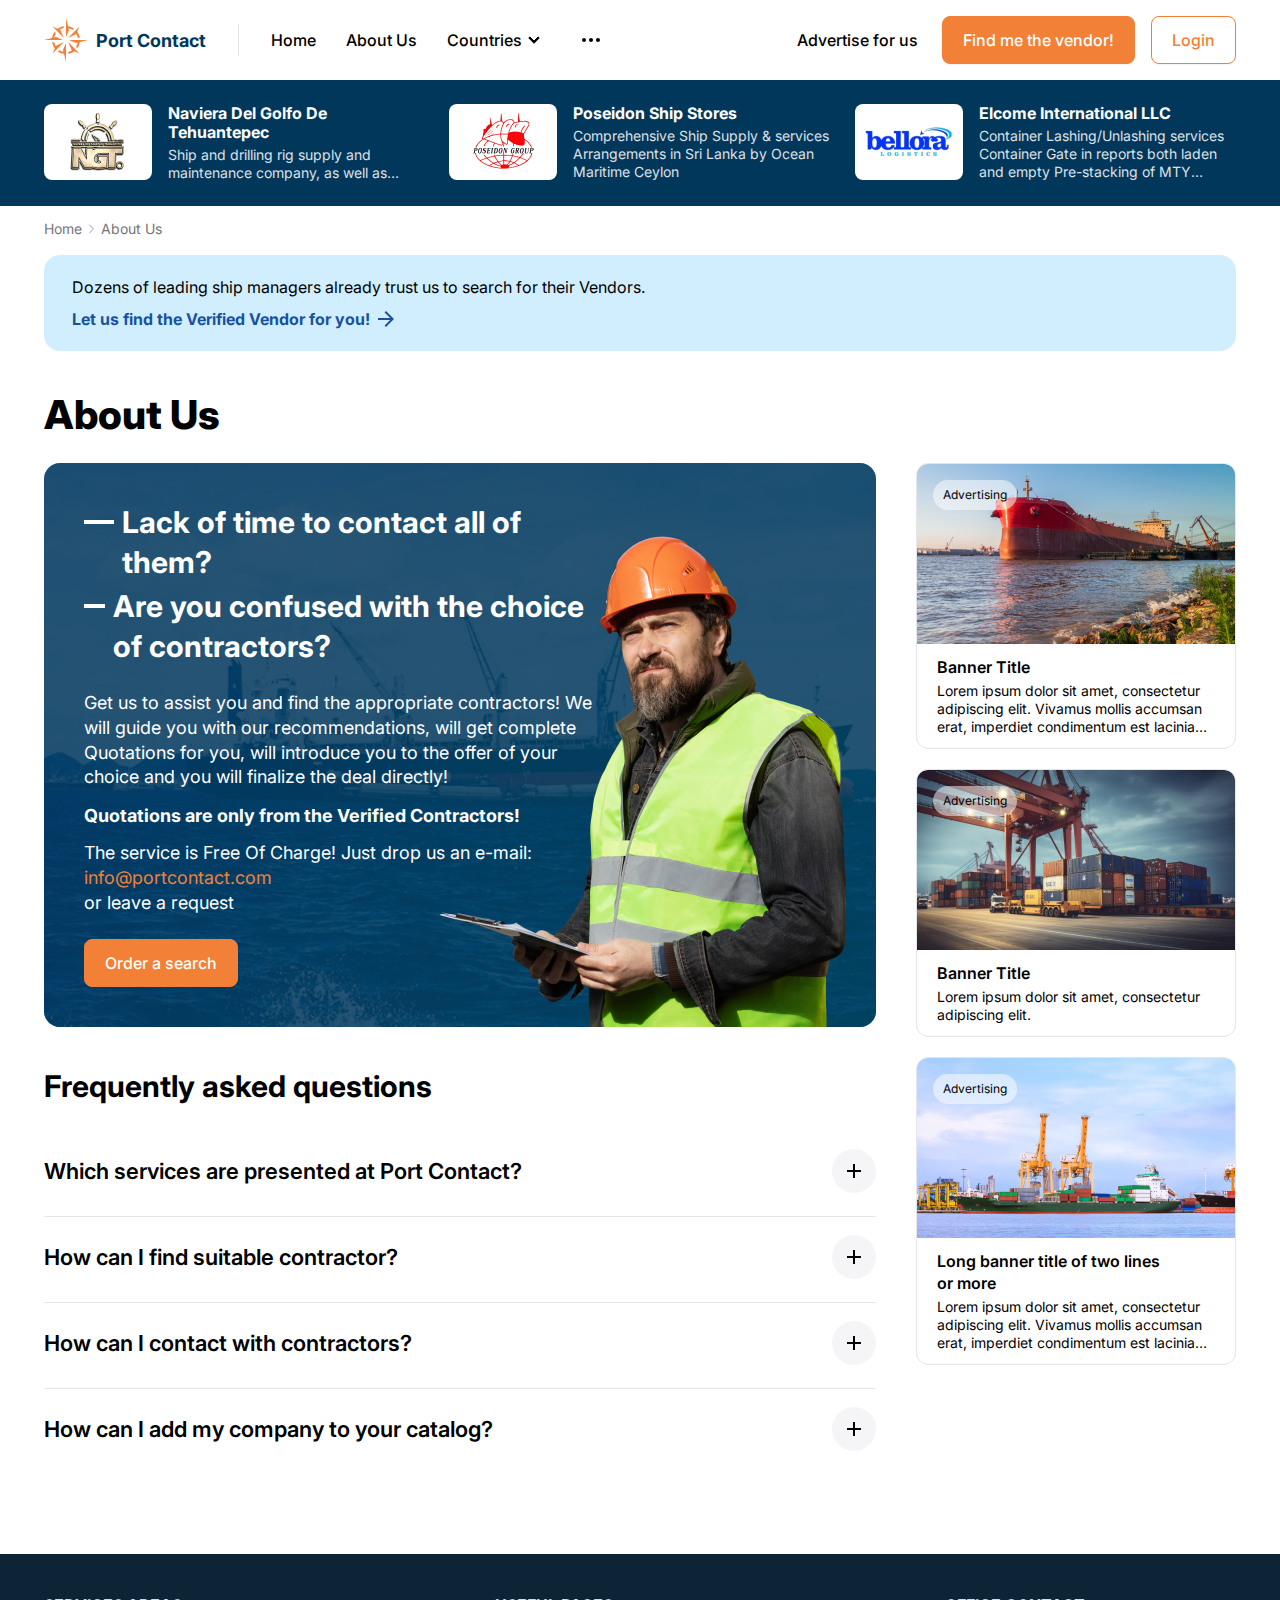
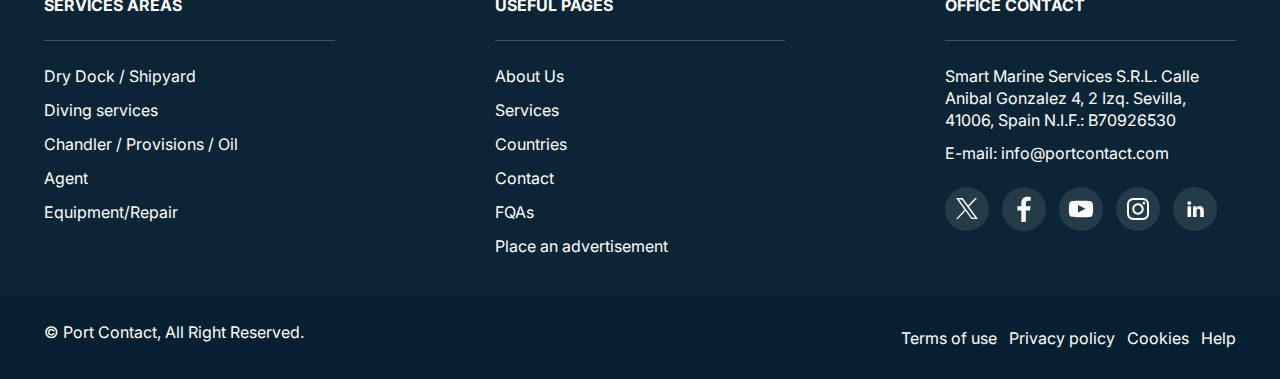
==== commit 8eca25c2: "save" ====
--- a/aboutUs.html
+++ b/aboutUs.html
@@ -35,9 +35,9 @@
                             <div class="text-[18px] font-bold logo-text">Port Contact</div>
                         </a>
         
-                        <div class="hidden lg:flex border-l border-[#E5E5EB] ml-[32px] pl-[32px] h-[32px]">
+                        <div class="hidden lg:flex navbar-menu ml-[32px] pl-[32px] h-[32px]">
                             <ul class="menu space-x-[30px] menu-horizontal px-1">
-                                <li><a class="navbar-link">Home</a></li>
+                                <li><a href="https://alexeysoloberezin.github.io/portContact/" class="navbar-link">Home</a></li>
                                 <li><a class="navbar-link">About Us</a></li>
                                 <li>
                                     <details>
@@ -83,7 +83,7 @@
                                         </ul>
                                     </details>
                                 </li>
-                                <li>
+                                <li class=" max-[1300px]:hidden">
                                     <details>
                                         <summary class="navbar-link">Services</summary>
                                         <ul class="p-2">
@@ -95,7 +95,29 @@
                                         </ul>
                                     </details>
                                 </li>
-                                <li><a class="navbar-link">Contacts</a></li>
+                                <li><a class="navbar-link max-[1300px]:hidden">Contacts</a></li>
+                                <li class="dropdown min-[1300px]:hidden dropdown-bottom dropdown-end !ml-0 flex items-center justify-center">
+                                    <div tabindex="0" role="button" class="tree">
+                                        <svg width="18" height="4" viewBox="0 0 18 4" fill="none" xmlns="http://www.w3.org/2000/svg">
+                                            <path d="M2 0C0.9 0 0 0.9 0 2C0 3.1 0.9 4 2 4C3.1 4 4 3.1 4 2C4 0.9 3.1 0 2 0ZM16 0C14.9 0 14 0.9 14 2C14 3.1 14.9 4 16 4C17.1 4 18 3.1 18 2C18 0.9 17.1 0 16 0ZM9 0C7.9 0 7 0.9 7 2C7 3.1 7.9 4 9 4C10.1 4 11 3.1 11 2C11 0.9 10.1 0 9 0Z" fill="white"/>
+                                        </svg>
+                                    </div>
+                                    <ul tabindex="0" class="dropdown-content py-[10px] menu bg-base-100 min-h-[60px] flex flex-col justify-center rounded-box z-[1] w-52 p-2 shadow">
+                                        <li><a>Contacts</a></li>
+                                        <li class="">
+                                            <details>
+                                                <summary class="">Services</summary>
+                                                <ul class="p-2">
+                                                    <li><a>Dry Dock / Shipyard</a></li>
+                                                    <li><a>Diving services</a></li>
+                                                    <li><a>Chandler / Provisions / Oil</a></li>
+                                                    <li><a>Agent</a></li>
+                                                    <li><a>Equipment/Repair</a></li>
+                                                </ul>
+                                            </details>
+                                        </li>
+                                    </ul>
+                                </li>
                             </ul>
                         </div>
                     </div>
@@ -116,34 +138,37 @@
                                 <div class="dropdown-content burger-menu bg-white rounded-[12px] z-[1] !p-[8px] w-[328px] shadow">
                                     <div class="md:hidden flex gap-[12px] p-[12px]">
                                         <a class="btn btn-sm btn-primary">Find me the vendor!</a>
-                                        <a class="btn btn-sm btn-outline-orange !text-orange" onclick="login.showModal()">Login</a>
+                                        <a class="btn btn-sm btn-outline-orange grow !text-orange" onclick="login.showModal()">Login</a>
                                     </div>
         
                                     <ul  class="menu ">
                                         <!-- Sidebar content here -->
-                                        <li><a>Home</a></li>
-                                        <li><a>About Us</a></li>
+                                        <li><a href="https://alexeysoloberezin.github.io/portContact/index.hmtl">Home</a></li>
+                                        <li><a href="https://alexeysoloberezin.github.io/portContact/aboutUs.hmtl">About Us</a></li>
                                         <li>
                                             <details open>
-                                                <summary>Contacts</summary>
+                                                <summary>Countries</summary>
                                                 <ul>
-                                                    <li><a>Submenu 1</a></li>
-                                                    <li><a>Submenu 2</a></li>
-                                                    <li>
-                                                        <details >
-                                                            <summary>Parent</summary>
-                                                            <ul>
-                                                                <li><a>Submenu 1</a></li>
-                                                                <li><a>Submenu 2</a></li>
-                                                            </ul>
-                                                        </details>
-                                                    </li>
+                                                    <li><a>All countries</a></li>
+                                                    <li><a>Ghana</a></li>
+                                                    <li><a>Togo</a></li>
+                                                    <li><a>Benin republic</a></li>
                                                 </ul>
                                             </details>
                                         </li>
-        
-                                        <li><a>Services</a></li>
-                                        <li><a>Contacts</a></li>
+                                        <li>
+                                            <details open>
+                                                <summary>Services</summary>
+                                                <ul>
+                                                    <li><a>Dry Dock / Shipyard</a></li>
+                                                    <li><a>Diving services</a></li>
+                                                    <li><a>Chandler / Provisions / Oil</a></li>
+                                                    <li><a>Agent</a></li>
+                                                    <li><a>Equipment/Repair</a></li>
+                                                </ul>
+                                            </details>
+                                        </li>
+                                        <li><a href="https://alexeysoloberezin.github.io/portContact/contacts.hmtl">Contacts</a></li>
                                     </ul>
                                 </div>
         
@@ -247,30 +272,39 @@
                 <h2>Frequently asked questions</h2>
     
                 <div class="collapse collapse-arrow ">
-                    <input type="radio" name="my-accordion-2" checked="checked"/>
-                    <div class="collapse-title text-xl font-medium">Which services are presented at Port Contact?</div>
+                    <input type="checkbox" name="my-accordion-1"/>
+                    <div class="collapse-title text-xl font-medium">
+                        Which services are presented at Port Contact?
+                        <div class="collapse-arr"></div>
+                    </div>
                     <div class="collapse-content">
                         <p>All of kinds of port services are presented, such as port agents, chandlers, shipyards, equipment
                             repairs and underwater works.</p>
                     </div>
                 </div>
                 <div class="collapse collapse-arrow ">
-                    <input type="radio" name="my-accordion-2"/>
-                    <div class="collapse-title text-xl font-medium">How can I find suitable contractor?</div>
+                    <input type="checkbox" name="my-accordion-2"/>
+                    <div class="collapse-title text-xl font-medium">How can I find suitable contractor?
+                        <div class="collapse-arr"></div>
+                    </div>
                     <div class="collapse-content">
                         <p>hello</p>
                     </div>
                 </div>
                 <div class="collapse collapse-arrow ">
-                    <input type="radio" name="my-accordion-2"/>
-                    <div class="collapse-title text-xl font-medium">How can I contact with contractors?</div>
+                    <input type="checkbox" name="my-accordion-3"/>
+                    <div class="collapse-title text-xl font-medium">How can I contact with contractors?
+                        <div class="collapse-arr"></div>
+                    </div>
                     <div class="collapse-content">
                         <p>hello</p>
                     </div>
                 </div>
                 <div class="collapse collapse-arrow ">
-                    <input type="radio" name="my-accordion-2"/>
-                    <div class="collapse-title text-xl font-medium">How can I add my company to your catalog?</div>
+                    <input type="checkbox" name="my-accordion-4"/>
+                    <div class="collapse-title text-xl font-medium">How can I add my company to your catalog?
+                        <div class="collapse-arr"></div>
+                    </div>
                     <div class="collapse-content">
                         <p>hello</p>
                     </div>
@@ -558,7 +592,7 @@
                             class="input input-bordered  w-full grow"/>
                     <div class="w-[100px] h-[44px] bg-gray-300 rounded-[8px]"></div>
                 </div>
-                <button class="btn btn-primary mt-[24px] w-full"
+                <button class="btn btn-primary mt-[24px]  w-full"
                         onclick="sendMessage.close();thanksForYourRequest.showModal()"
                 >Send Message
                 </button>
--- a/assets/css/style.min.css
+++ b/assets/css/style.min.css
@@ -1240,6 +1240,13 @@
   -webkit-margin-end: -1.5rem;
           margin-inline-end: -1.5rem;
 }
+.\!join{
+  display: -ms-inline-flexbox !important;
+  display: inline-flex !important;
+  -ms-flex-align: stretch !important;
+      align-items: stretch !important;
+  border-radius: var(--rounded-btn, 0.5rem) !important;
+}
 .join{
   display: -ms-inline-flexbox;
   display: inline-flex;
@@ -1247,11 +1254,24 @@
       align-items: stretch;
   border-radius: var(--rounded-btn, 0.5rem);
 }
+.\!join :where(.join-item){
+  border-start-end-radius: 0 !important;
+  border-end-end-radius: 0 !important;
+  border-end-start-radius: 0 !important;
+  border-start-start-radius: 0 !important;
+}
 .join :where(.join-item){
   border-start-end-radius: 0;
   border-end-end-radius: 0;
   border-end-start-radius: 0;
   border-start-start-radius: 0;
+}
+.\!join .join-item:not(:first-child):not(:last-child),
+  .\!join *:not(:first-child):not(:last-child) .join-item{
+  border-start-end-radius: 0 !important;
+  border-end-end-radius: 0 !important;
+  border-end-start-radius: 0 !important;
+  border-start-start-radius: 0 !important;
 }
 .join .join-item:not(:first-child):not(:last-child),
   .join *:not(:first-child):not(:last-child) .join-item{
@@ -1260,37 +1280,100 @@
   border-end-start-radius: 0;
   border-start-start-radius: 0;
 }
+.\!join .join-item:not(:first-child):not(:last-child),
+  .\!join *:not(:first-child):not(:last-child) .join-item{
+  border-start-end-radius: 0 !important;
+  border-end-end-radius: 0 !important;
+  border-end-start-radius: 0 !important;
+  border-start-start-radius: 0 !important;
+}
+.\!join .join-item:first-child:not(:last-child),
+  .\!join *:first-child:not(:last-child) .join-item{
+  border-start-end-radius: 0 !important;
+  border-end-end-radius: 0 !important;
+}
 .join .join-item:first-child:not(:last-child),
   .join *:first-child:not(:last-child) .join-item{
   border-start-end-radius: 0;
   border-end-end-radius: 0;
 }
+.\!join .join-item:first-child:not(:last-child),
+  .\!join *:first-child:not(:last-child) .join-item{
+  border-start-end-radius: 0 !important;
+  border-end-end-radius: 0 !important;
+}
+.\!join .dropdown .join-item:first-child:not(:last-child),
+  .\!join *:first-child:not(:last-child) .dropdown .join-item{
+  border-start-end-radius: inherit !important;
+  border-end-end-radius: inherit !important;
+}
 .join .dropdown .join-item:first-child:not(:last-child),
   .join *:first-child:not(:last-child) .dropdown .join-item{
   border-start-end-radius: inherit;
   border-end-end-radius: inherit;
 }
+.\!join .dropdown .join-item:first-child:not(:last-child),
+  .\!join *:first-child:not(:last-child) .dropdown .join-item{
+  border-start-end-radius: inherit !important;
+  border-end-end-radius: inherit !important;
+}
+.\!join :where(.join-item:first-child:not(:last-child)),
+  .\!join :where(*:first-child:not(:last-child) .join-item){
+  border-end-start-radius: inherit !important;
+  border-start-start-radius: inherit !important;
+}
 .join :where(.join-item:first-child:not(:last-child)),
   .join :where(*:first-child:not(:last-child) .join-item){
   border-end-start-radius: inherit;
   border-start-start-radius: inherit;
 }
+.\!join :where(.join-item:first-child:not(:last-child)),
+  .\!join :where(*:first-child:not(:last-child) .join-item){
+  border-end-start-radius: inherit !important;
+  border-start-start-radius: inherit !important;
+}
+.\!join .join-item:last-child:not(:first-child),
+  .\!join *:last-child:not(:first-child) .join-item{
+  border-end-start-radius: 0 !important;
+  border-start-start-radius: 0 !important;
+}
 .join .join-item:last-child:not(:first-child),
   .join *:last-child:not(:first-child) .join-item{
   border-end-start-radius: 0;
   border-start-start-radius: 0;
 }
+.\!join .join-item:last-child:not(:first-child),
+  .\!join *:last-child:not(:first-child) .join-item{
+  border-end-start-radius: 0 !important;
+  border-start-start-radius: 0 !important;
+}
+.\!join :where(.join-item:last-child:not(:first-child)),
+  .\!join :where(*:last-child:not(:first-child) .join-item){
+  border-start-end-radius: inherit !important;
+  border-end-end-radius: inherit !important;
+}
 .join :where(.join-item:last-child:not(:first-child)),
   .join :where(*:last-child:not(:first-child) .join-item){
   border-start-end-radius: inherit;
   border-end-end-radius: inherit;
 }
+.\!join :where(.join-item:last-child:not(:first-child)),
+  .\!join :where(*:last-child:not(:first-child) .join-item){
+  border-start-end-radius: inherit !important;
+  border-end-end-radius: inherit !important;
+}
 @supports not selector(:has(*)){
+  :where(.\!join *){
+    border-radius: inherit !important;
+  }
   :where(.join *){
     border-radius: inherit;
   }
 }
 @supports selector(:has(*)){
+  :where(.\!join *:has(.join-item)){
+    border-radius: inherit !important;
+  }
   :where(.join *:has(.join-item)){
     border-radius: inherit;
   }
@@ -2126,11 +2209,21 @@
 .input::-webkit-date-and-time-value{
   text-align: inherit;
 }
+.\!join > :where(*:not(:first-child)){
+  margin-top: 0px !important;
+  margin-bottom: 0px !important;
+  -webkit-margin-start: -1px !important;
+          margin-inline-start: -1px !important;
+}
 .join > :where(*:not(:first-child)){
   margin-top: 0px;
   margin-bottom: 0px;
   -webkit-margin-start: -1px;
           margin-inline-start: -1px;
+}
+.\!join > :where(*:not(:first-child)):is(.btn){
+  -webkit-margin-start: calc(var(--border-btn) * -1) !important;
+          margin-inline-start: calc(var(--border-btn) * -1) !important;
 }
 .join > :where(*:not(:first-child)):is(.btn){
   -webkit-margin-start: calc(var(--border-btn) * -1);
@@ -2776,6 +2869,13 @@
   padding-right: 0.75rem;
   font-size: 0.875rem;
 }
+.btn-lg{
+  height: 4rem;
+  min-height: 4rem;
+  padding-left: 1.5rem;
+  padding-right: 1.5rem;
+  font-size: 1.125rem;
+}
 .btn-square:where(.btn-xs){
   height: 1.5rem;
   width: 1.5rem;
@@ -2799,6 +2899,12 @@
 .btn-circle:where(.btn-sm){
   height: 2rem;
   width: 2rem;
+  border-radius: 9999px;
+  padding: 0px;
+}
+.btn-circle:where(.btn-lg){
+  height: 4rem;
+  width: 4rem;
   border-radius: 9999px;
   padding: 0px;
 }
@@ -2810,9 +2916,20 @@
   line-height: 1.75rem;
   line-height: 2;
 }
+.\!join.join-vertical{
+  -ms-flex-direction: column !important;
+      flex-direction: column !important;
+}
 .join.join-vertical{
   -ms-flex-direction: column;
       flex-direction: column;
+}
+.\!join.join-vertical .join-item:first-child:not(:last-child),
+  .\!join.join-vertical *:first-child:not(:last-child) .join-item{
+  border-end-start-radius: 0 !important;
+  border-end-end-radius: 0 !important;
+  border-start-start-radius: inherit !important;
+  border-start-end-radius: inherit !important;
 }
 .join.join-vertical .join-item:first-child:not(:last-child),
   .join.join-vertical *:first-child:not(:last-child) .join-item{
@@ -2821,6 +2938,20 @@
   border-start-start-radius: inherit;
   border-start-end-radius: inherit;
 }
+.\!join.join-vertical .join-item:first-child:not(:last-child),
+  .\!join.join-vertical *:first-child:not(:last-child) .join-item{
+  border-end-start-radius: 0 !important;
+  border-end-end-radius: 0 !important;
+  border-start-start-radius: inherit !important;
+  border-start-end-radius: inherit !important;
+}
+.\!join.join-vertical .join-item:last-child:not(:first-child),
+  .\!join.join-vertical *:last-child:not(:first-child) .join-item{
+  border-start-start-radius: 0 !important;
+  border-start-end-radius: 0 !important;
+  border-end-start-radius: inherit !important;
+  border-end-end-radius: inherit !important;
+}
 .join.join-vertical .join-item:last-child:not(:first-child),
   .join.join-vertical *:last-child:not(:first-child) .join-item{
   border-start-start-radius: 0;
@@ -2828,9 +2959,27 @@
   border-end-start-radius: inherit;
   border-end-end-radius: inherit;
 }
+.\!join.join-vertical .join-item:last-child:not(:first-child),
+  .\!join.join-vertical *:last-child:not(:first-child) .join-item{
+  border-start-start-radius: 0 !important;
+  border-start-end-radius: 0 !important;
+  border-end-start-radius: inherit !important;
+  border-end-end-radius: inherit !important;
+}
+.\!join.join-horizontal{
+  -ms-flex-direction: row !important;
+      flex-direction: row !important;
+}
 .join.join-horizontal{
   -ms-flex-direction: row;
       flex-direction: row;
+}
+.\!join.join-horizontal .join-item:first-child:not(:last-child),
+  .\!join.join-horizontal *:first-child:not(:last-child) .join-item{
+  border-end-end-radius: 0 !important;
+  border-start-end-radius: 0 !important;
+  border-end-start-radius: inherit !important;
+  border-start-start-radius: inherit !important;
 }
 .join.join-horizontal .join-item:first-child:not(:last-child),
   .join.join-horizontal *:first-child:not(:last-child) .join-item{
@@ -2839,6 +2988,20 @@
   border-end-start-radius: inherit;
   border-start-start-radius: inherit;
 }
+.\!join.join-horizontal .join-item:first-child:not(:last-child),
+  .\!join.join-horizontal *:first-child:not(:last-child) .join-item{
+  border-end-end-radius: 0 !important;
+  border-start-end-radius: 0 !important;
+  border-end-start-radius: inherit !important;
+  border-start-start-radius: inherit !important;
+}
+.\!join.join-horizontal .join-item:last-child:not(:first-child),
+  .\!join.join-horizontal *:last-child:not(:first-child) .join-item{
+  border-end-start-radius: 0 !important;
+  border-start-start-radius: 0 !important;
+  border-end-end-radius: inherit !important;
+  border-start-end-radius: inherit !important;
+}
 .join.join-horizontal .join-item:last-child:not(:first-child),
   .join.join-horizontal *:last-child:not(:first-child) .join-item{
   border-end-start-radius: 0;
@@ -2846,6 +3009,13 @@
   border-end-end-radius: inherit;
   border-start-end-radius: inherit;
 }
+.\!join.join-horizontal .join-item:last-child:not(:first-child),
+  .\!join.join-horizontal *:last-child:not(:first-child) .join-item{
+  border-end-start-radius: 0 !important;
+  border-start-start-radius: 0 !important;
+  border-end-end-radius: inherit !important;
+  border-start-end-radius: inherit !important;
+}
 .menu-horizontal{
   display: -ms-inline-flexbox;
   display: inline-flex;
@@ -2867,19 +3037,38 @@
   grid-template-columns: repeat(2, minmax(0, 1fr));
   grid-template-rows: repeat(1, minmax(0, 1fr));
 }
+.\!join.join-vertical > :where(*:not(:first-child)){
+  margin-left: 0px !important;
+  margin-right: 0px !important;
+  margin-top: -1px !important;
+}
 .join.join-vertical > :where(*:not(:first-child)){
   margin-left: 0px;
   margin-right: 0px;
   margin-top: -1px;
 }
+.\!join.join-vertical > :where(*:not(:first-child)):is(.btn){
+  margin-top: calc(var(--border-btn) * -1) !important;
+}
 .join.join-vertical > :where(*:not(:first-child)):is(.btn){
   margin-top: calc(var(--border-btn) * -1);
+}
+.\!join.join-horizontal > :where(*:not(:first-child)){
+  margin-top: 0px !important;
+  margin-bottom: 0px !important;
+  -webkit-margin-start: -1px !important;
+          margin-inline-start: -1px !important;
 }
 .join.join-horizontal > :where(*:not(:first-child)){
   margin-top: 0px;
   margin-bottom: 0px;
   -webkit-margin-start: -1px;
           margin-inline-start: -1px;
+}
+.\!join.join-horizontal > :where(*:not(:first-child)):is(.btn){
+  -webkit-margin-start: calc(var(--border-btn) * -1) !important;
+          margin-inline-start: calc(var(--border-btn) * -1) !important;
+  margin-top: 0px !important;
 }
 .join.join-horizontal > :where(*:not(:first-child)):is(.btn){
   -webkit-margin-start: calc(var(--border-btn) * -1);
@@ -3063,12 +3252,12 @@
 .right-\[12px\]{
   right: 12px;
 }
-.right-\[2px\]{
-  right: 2px;
-}
 .right-\[40px\]{
   right: 40px;
 }
+.top-0{
+  top: 0px;
+}
 .top-1\/2{
   top: 50%;
 }
@@ -3081,8 +3270,8 @@
 .top-\[16px\]{
   top: 16px;
 }
-.top-\[8px\]{
-  top: 8px;
+.z-30{
+  z-index: 30;
 }
 .z-\[10\]{
   z-index: 10;
@@ -3098,6 +3287,9 @@
 }
 .z-\[30\]{
   z-index: 30;
+}
+.z-\[40\]{
+  z-index: 40;
 }
 .z-\[5\]{
   z-index: 5;
@@ -3113,6 +3305,12 @@
   margin-top: 16px;
   margin-bottom: 16px;
 }
+.\!ml-0{
+  margin-left: 0px !important;
+}
+.\!mt-0{
+  margin-top: 0px !important;
+}
 .\!mt-\[9px\]{
   margin-top: 9px !important;
 }
@@ -3140,6 +3338,9 @@
 .mb-\[24px\]{
   margin-bottom: 24px;
 }
+.mb-\[26px\]{
+  margin-bottom: 26px;
+}
 .mb-\[4px\]{
   margin-bottom: 4px;
 }
@@ -3158,6 +3359,9 @@
 .ml-auto{
   margin-left: auto;
 }
+.mr-\[4px\]{
+  margin-right: 4px;
+}
 .mt-0{
   margin-top: 0px;
 }
@@ -3196,6 +3400,12 @@
 }
 .mt-\[8px\]{
   margin-top: 8px;
+}
+.line-clamp-2{
+  overflow: hidden;
+  display: -webkit-box;
+  -webkit-box-orient: vertical;
+  -webkit-line-clamp: 2;
 }
 .line-clamp-3{
   overflow: hidden;
@@ -3223,21 +3433,15 @@
 .hidden{
   display: none;
 }
+.\!h-\[40px\]{
+  height: 40px !important;
+}
 .\!h-\[44px\]{
   height: 44px !important;
 }
 .h-4{
   height: 1rem;
 }
-.h-\[100px\]{
-  height: 100px;
-}
-.h-\[100vh\]{
-  height: 100vh;
-}
-.h-\[15px\]{
-  height: 15px;
-}
 .h-\[180px\]{
   height: 180px;
 }
@@ -3250,6 +3454,9 @@
 .h-\[32px\]{
   height: 32px;
 }
+.h-\[3px\]{
+  height: 3px;
+}
 .h-\[40\%\]{
   height: 40%;
 }
@@ -3265,14 +3472,14 @@
 .h-\[48px\]{
   height: 48px;
 }
-.h-\[4px\]{
-  height: 4px;
-}
 .h-\[52px\]{
   height: 52px;
 }
 .h-\[76px\]{
   height: 76px;
+}
+.h-\[98px\]{
+  height: 98px;
 }
 .h-auto{
   height: auto;
@@ -3285,6 +3492,9 @@
 .h-full{
   height: 100%;
 }
+.max-h-\[180px\]{
+  max-height: 180px;
+}
 .max-h-\[70vh\]{
   max-height: 70vh;
 }
@@ -3299,6 +3509,12 @@
 }
 .min-h-\[310px\]{
   min-height: 310px;
+}
+.min-h-\[40px\]{
+  min-height: 40px;
+}
+.min-h-\[60px\]{
+  min-height: 60px;
 }
 .min-h-\[75px\]{
   min-height: 75px;
@@ -3314,20 +3530,20 @@
 .w-4{
   width: 1rem;
 }
+.w-52{
+  width: 13rem;
+}
 .w-\[100px\]{
   width: 100px;
 }
 .w-\[108px\]{
   width: 108px;
 }
-.w-\[15px\]{
-  width: 15px;
-}
-.w-\[16px\]{
-  width: 16px;
-}
 .w-\[20px\]{
   width: 20px;
+}
+.w-\[240px\]{
+  width: 240px;
 }
 .w-\[24px\]{
   width: 24px;
@@ -3411,16 +3627,6 @@
   -webkit-transform: translate(var(--tw-translate-x), var(--tw-translate-y)) rotate(var(--tw-rotate)) skewX(var(--tw-skew-x)) skewY(var(--tw-skew-y)) scaleX(var(--tw-scale-x)) scaleY(var(--tw-scale-y));
           transform: translate(var(--tw-translate-x), var(--tw-translate-y)) rotate(var(--tw-rotate)) skewX(var(--tw-skew-x)) skewY(var(--tw-skew-y)) scaleX(var(--tw-scale-x)) scaleY(var(--tw-scale-y));
 }
-.translate-y-\[4px\]{
-  --tw-translate-y: 4px;
-  -webkit-transform: translate(var(--tw-translate-x), var(--tw-translate-y)) rotate(var(--tw-rotate)) skewX(var(--tw-skew-x)) skewY(var(--tw-skew-y)) scaleX(var(--tw-scale-x)) scaleY(var(--tw-scale-y));
-          transform: translate(var(--tw-translate-x), var(--tw-translate-y)) rotate(var(--tw-rotate)) skewX(var(--tw-skew-x)) skewY(var(--tw-skew-y)) scaleX(var(--tw-scale-x)) scaleY(var(--tw-scale-y));
-}
-.translate-y-\[6px\]{
-  --tw-translate-y: 6px;
-  -webkit-transform: translate(var(--tw-translate-x), var(--tw-translate-y)) rotate(var(--tw-rotate)) skewX(var(--tw-skew-x)) skewY(var(--tw-skew-y)) scaleX(var(--tw-scale-x)) scaleY(var(--tw-scale-y));
-          transform: translate(var(--tw-translate-x), var(--tw-translate-y)) rotate(var(--tw-rotate)) skewX(var(--tw-skew-x)) skewY(var(--tw-skew-y)) scaleX(var(--tw-scale-x)) scaleY(var(--tw-scale-y));
-}
 .rotate-\[180deg\]{
   --tw-rotate: 180deg;
   -webkit-transform: translate(var(--tw-translate-x), var(--tw-translate-y)) rotate(var(--tw-rotate)) skewX(var(--tw-skew-x)) skewY(var(--tw-skew-y)) scaleX(var(--tw-scale-x)) scaleY(var(--tw-scale-y));
@@ -3503,6 +3709,12 @@
   -ms-flex-pack: justify;
       justify-content: space-between;
 }
+.\!gap-\[10px\]{
+  gap: 10px !important;
+}
+.\!gap-\[2px\]{
+  gap: 2px !important;
+}
 .gap-2{
   gap: 0.5rem;
 }
@@ -3521,8 +3733,8 @@
 .gap-\[13px\]{
   gap: 13px;
 }
-.gap-\[14px\]{
-  gap: 14px;
+.gap-\[15px\]{
+  gap: 15px;
 }
 .gap-\[16px\]{
   gap: 16px;
@@ -3538,6 +3750,9 @@
 }
 .gap-\[4px\]{
   gap: 4px;
+}
+.gap-\[5px\]{
+  gap: 5px;
 }
 .gap-\[6px\]{
   gap: 6px;
@@ -3608,6 +3823,9 @@
 .overflow-y-auto{
   overflow-y: auto;
 }
+.overflow-x-hidden{
+  overflow-x: hidden;
+}
 .text-nowrap{
   text-wrap: nowrap;
 }
@@ -3617,6 +3835,9 @@
 .rounded-\[12px\]{
   border-radius: 12px;
 }
+.rounded-\[15px\]{
+  border-radius: 15px;
+}
 .rounded-\[16px\]{
   border-radius: 16px;
 }
@@ -3632,6 +3853,9 @@
 .rounded-\[8px\]{
   border-radius: 8px;
 }
+.rounded-box{
+  border-radius: var(--rounded-box, 1rem);
+}
 .rounded-full{
   border-radius: 9999px;
 }
@@ -3644,11 +3868,8 @@
 .border-b{
   border-bottom-width: 1px;
 }
-.border-l{
-  border-left-width: 1px;
-}
-.border-l-4{
-  border-left-width: 4px;
+.border-l-\[3px\]{
+  border-left-width: 3px;
 }
 .border-none{
   border-style: none;
@@ -3660,10 +3881,6 @@
 .border-\[\#E0E0E6\]{
   --tw-border-opacity: 1;
   border-color: rgb(224 224 230 / var(--tw-border-opacity, 1));
-}
-.border-\[\#E5E5EB\]{
-  --tw-border-opacity: 1;
-  border-color: rgb(229 229 235 / var(--tw-border-opacity, 1));
 }
 .border-line{
   --tw-border-opacity: 1;
@@ -3814,6 +4031,10 @@
   padding-left: 12px;
   padding-right: 12px;
 }
+.px-\[16px\]{
+  padding-left: 16px;
+  padding-right: 16px;
+}
 .px-\[20px\]{
   padding-left: 20px;
   padding-right: 20px;
@@ -3899,6 +4120,9 @@
 .pb-\[50px\]{
   padding-bottom: 50px;
 }
+.pb-\[70px\]{
+  padding-bottom: 70px;
+}
 .pl-\[15px\]{
   padding-left: 15px;
 }
@@ -3911,6 +4135,9 @@
 .pl-\[32px\]{
   padding-left: 32px;
 }
+.pr-\[10px\]{
+  padding-right: 10px;
+}
 .pr-\[8px\]{
   padding-right: 8px;
 }
@@ -3952,9 +4179,6 @@
 }
 .text-\[32px\]{
   font-size: 32px;
-}
-.text-\[40px\]{
-  font-size: 40px;
 }
 .text-xl{
   font-size: 1.25rem;
@@ -4002,8 +4226,14 @@
 .leading-\[1\.4\]{
   line-height: 1.4;
 }
+.leading-\[18px\]{
+  line-height: 18px;
+}
 .leading-\[1\]{
   line-height: 1;
+}
+.leading-\[20px\]{
+  line-height: 20px;
 }
 .\!text-orange{
   --tw-text-opacity: 1 !important;
@@ -4090,6 +4320,9 @@
   transition-property: all;
   transition-timing-function: cubic-bezier(0.4, 0, 0.2, 1);
   transition-duration: 150ms;
+}
+.duration-500{
+  transition-duration: 500ms;
 }
 .scrollbar::-webkit-scrollbar-track{
   background-color: var(--scrollbar-track);
@@ -4216,7 +4449,29 @@
 .container, .bread, .mainWithSidebar {
   max-width: 1430px;
   margin: 0 auto;
-  padding: 0 15px;
+  padding-left: 16px;
+  padding-right: 16px;
+}
+
+@media (min-width: 768px){
+  .container, .bread, .mainWithSidebar{
+    padding-left: 32px;
+    padding-right: 32px;
+  }
+}
+
+@media (min-width: 1280px){
+  .container, .bread, .mainWithSidebar{
+    padding-left: 44px;
+    padding-right: 44px;
+  }
+}
+
+@media (min-width: 1536px){
+  .container, .bread, .mainWithSidebar{
+    padding-left: 15px;
+    padding-right: 15px;
+  }
 }
 
 .mainWithSidebar{
@@ -4246,9 +4501,17 @@
   text-wrap: nowrap;
 }
 
+@media (min-width: 1024px) {
+  .mainScreen {
+    height: 100vh;
+    min-height: 650px;
+  }
+}
+
 .navbar-link:hover{
-  --tw-text-opacity: 1;
-  color: rgb(242 128 54 / var(--tw-text-opacity, 1));
+  background-color: transparent !important;
+  --tw-text-opacity: 1 !important;
+  color: rgb(242 128 54 / var(--tw-text-opacity, 1)) !important;
 }
 
 .header-second .navbar-link {
@@ -4277,6 +4540,9 @@
   background-color: rgb(242 128 54 / var(--tw-bg-opacity, 1));
   --tw-text-opacity: 1;
   color: rgb(255 255 255 / var(--tw-text-opacity, 1));
+}
+.header-second .tree svg, .header-second .tree path {
+  fill: #000;
 }
 
 .bread{
@@ -4354,8 +4620,22 @@
   margin-top: 0px;
 }
 
+.shadow-lg {
+  box-shadow: 0 2px 16px rgba(0, 0, 0, 0.12);
+}
+
+.content p {
+  margin-bottom: 19px;
+  font-size: 16px;
+}
+
+@media (min-width: 768px){
+  .content p{
+    font-size: 18px;
+  }
+}
 .content img{
-  margin-bottom: 24px;
+  margin-bottom: 26px;
   border-radius: 16px;
 }
 .content ul, .content ol{
@@ -4366,24 +4646,129 @@
   margin-top: calc(4px * calc(1 - var(--tw-space-y-reverse)));
   margin-bottom: calc(4px * var(--tw-space-y-reverse));
 }
+.content h1, .content h2{
+  margin-top: 24px;
+}
+@media (min-width: 768px){
+  .content h1, .content h2{
+    margin-top: 32px;
+  }
+}
+.content h3{
+  margin-top: 16px;
+}
+@media (min-width: 768px){
+  .content h3{
+    margin-top: 24px;
+  }
+}
+@media (max-width: 500px) {
+  .content h3 {
+    font-size: 18px;
+  }
+}
+@media (max-width: 800px) {
+  .content h3 {
+    margin-bottom: 16px;
+  }
+}
+@media (max-width: 450px) {
+  .content h3 {
+    margin-bottom: 12px;
+  }
+}
+.content h4{
+  margin-top: 16px;
+}
+@media (min-width: 768px){
+  .content h4{
+    margin-top: 20px;
+  }
+}
+@media (max-width: 800px) {
+  .content h4 {
+    margin-bottom: 16px;
+  }
+}
+@media (max-width: 450px) {
+  .content h4 {
+    margin-bottom: 12px;
+  }
+}
 .content ul{
-  font-size: 18px;
-  list-style-type: disc;
-  padding-left: 20px;
+  font-size: 16px;
+}
+@media (min-width: 768px){
+  .content ul{
+    font-size: 18px;
+  }
+}
+.content ul {
+  margin: -4px 0 17px 0;
+}
+@media (max-width: 450px) {
+  .content ul {
+    margin-left: 4px;
+  }
+}
+.content ul li {
+  margin-top: 0 !important;
+  display: -ms-flexbox;
+  display: flex;
+  gap: 8px;
+  margin-bottom: 8px !important;
+  -ms-flex-align: center;
+      align-items: center;
+}
+@media (max-width: 1024px) {
+  .content ul li {
+    margin-bottom: 6px !important;
+  }
+}
+.content ul li:last-child {
+  margin-bottom: 0 !important;
+}
+.content ul li:before {
+  content: "";
+  width: 8px;
+  height: 8px;
+  margin: 0 6px;
+  display: block;
+  border-radius: 50%;
+  background: #F28036;
 }
 .content ul li::marker {
-  font-size: 18px;
+  font-size: 25px;
   --tw-text-opacity: 1;
   color: rgb(242 128 54 / var(--tw-text-opacity, 1));
 }
 .content ol{
-  font-size: 18px;
-  list-style-type: decimal;
-  padding-left: 20px;
-}
-.content ol li::marker{
-  font-size: 18px;
-  font-weight: 700;
+  font-size: 16px;
+}
+@media (min-width: 768px){
+  .content ol{
+    font-size: 18px;
+  }
+}
+.content ol {
+  list-style-type: none;
+  margin: 0 0 19px 4px;
+}
+.content ol b {
+  min-width: 18px;
+  display: inline-block;
+}
+.content ol li {
+  margin-top: 0 !important;
+  margin-bottom: 8px !important;
+}
+@media (max-width: 1024px) {
+  .content ol li {
+    margin-bottom: 6px !important;
+  }
+}
+.content ol li:last-child {
+  margin-bottom: 0 !important;
 }
 .content .warningInfo{
   margin-top: 16px;
@@ -4396,6 +4781,10 @@
 .content ol ol {
   list-style-type: lower-alpha; /* Нумерация с маленькими буквами для вложенного списка */
   padding-left: 20px;
+}
+
+.collapse:last-child {
+  border-bottom: none !important;
 }
 
 .h1, h1{
@@ -4500,7 +4889,7 @@
 .info .link{
   font-size: 14px;
 }
-@media (min-width: 768px){
+@media (min-width: 1024px){
   .info .link{
     font-size: 16px;
   }
@@ -4517,20 +4906,21 @@
 }
 
 .warningInfo{
-  border-left-width: 4px;
+  border-left-width: 3px;
   --tw-border-opacity: 1;
   border-left-color: rgb(242 128 54 / var(--tw-border-opacity, 1));
   padding-top: 4px;
   padding-bottom: 4px;
   padding-left: 16px;
-  font-size: 14px;
+  font-size: 16px;
   font-weight: 600;
   line-height: 1.44;
 }
 
 @media (min-width: 768px){
   .warningInfo{
-    padding-left: 25px;
+    border-left-width: 4px;
+    padding-left: 21px;
     font-size: 18px;
   }
 }
@@ -4557,10 +4947,15 @@
   content: "";
   margin-bottom: 16px;
   display: block;
-  height: 4px;
+  height: 3px;
   width: 64px;
   --tw-bg-opacity: 1;
   background-color: rgb(242 128 54 / var(--tw-bg-opacity, 1));
+}
+@media (min-width: 768px){
+  .warningInfo-top:before{
+    height: 4px;
+  }
 }
 
 .absoluteCenter{
@@ -4600,8 +4995,17 @@
   padding-right: 0px;
   padding-top: 0px;
   padding-bottom: 0px;
+  font-size: 16px;
   --tw-text-opacity: 1;
   color: rgb(255 255 255 / var(--tw-text-opacity, 1));
+}
+
+.navbar-menu {
+  border-left: 1px solid rgba(255, 255, 255, 0.4);
+}
+
+.header-second .navbar-menu {
+  border-left: 1px solid #E5E5EB;
 }
 
 header .menu{
@@ -4681,6 +5085,13 @@
   padding-right: 20px;
   padding-top: 11px;
   padding-bottom: 11px;
+  font-size: 14px;
+}
+
+@media (min-width: 640px){
+  .btn{
+    font-size: 16px;
+  }
 }
 
 .btn-sm{
@@ -4852,6 +5263,44 @@
   }
 }
 
+.tags::-webkit-scrollbar {
+  display: none; /* Скрытие для WebKit (Chrome, Safari) */
+}
+
+.menu a, .menu summary {
+  font-size: 16px;
+  padding-top: 10px;
+  padding-bottom: 10px;
+  font-weight: 500;
+}
+.menu details ul a {
+  font-weight: 400;
+}
+
+.menu :where(li > details > summary):after, .menu :where(li > .menu-dropdown-toggle):after {
+  justify-self: start;
+}
+
+.tags {
+  scrollbar-width: none; /* Скрытие для Firefox */
+  -ms-overflow-style: none; /* Скрытие для IE и Edge */
+  -ms-touch-action: pan-x;
+      touch-action: pan-x; /* Разрешить горизонтальную прокрутку */
+  -ms-scroll-chaining: none;
+      overscroll-behavior: contain;
+}
+
+.blockScroll {
+  -ms-scroll-chaining: none;
+      overscroll-behavior: contain;
+}
+
+.navbar details a {
+  font-size: 16px;
+  padding-left: 10px;
+  padding-right: 10px;
+}
+
 .main-tagText{
   text-wrap: nowrap;
   font-size: 12px;
@@ -4909,6 +5358,7 @@
 .smCard{
   display: -ms-flexbox;
   display: flex;
+  height: 76px;
   width: 108px;
   -ms-flex-align: center;
       align-items: center;
@@ -4928,6 +5378,7 @@
 .smCard img{
   max-height: 100%;
   max-width: 100%;
+  border-radius: 15px;
   -o-object-fit: contain;
      object-fit: contain;
 }
@@ -4939,6 +5390,7 @@
 }
 .cardCompany b {
   line-height: 1.2;
+  font-size: 16px;
   display: block;
 }
 .cardCompany-text {
@@ -4947,39 +5399,105 @@
   -webkit-box-orient: vertical !important;
   -webkit-line-clamp: 2;
   font-size: 14px;
+  opacity: 0.85;
   line-height: 1.28;
 }
 
-.cardImage{
+@media (max-width: 1024px) {
+  .menu :where(li:not(.menu-title) > *:not(ul, details, .menu-title, .btn)), .menu :where(li:not(.menu-title) > details > summary:not(.menu-title)) {
+    font-size: 16px;
+  }
+}
+
+.cardImage {
+  display: block;
+  height: 180px;
   position: relative;
   overflow: hidden;
   border-radius: 12px;
+}
+@media (max-width: 550px) {
+  .cardImage {
+    height: 150px;
+  }
 }
 .cardImage-title{
   position: absolute;
   bottom: 12px;
   left: 20px;
-  z-index: 10;
-  font-size: 16px;
+  z-index: 40;
+  font-size: 14px;
   font-weight: 600;
   line-height: 1.375;
   --tw-text-opacity: 1;
   color: rgb(255 255 255 / var(--tw-text-opacity, 1));
 }
-.cardImage-gradient{
+@media (min-width: 768px){
+  .cardImage-title{
+    font-size: 16px;
+  }
+}
+.cardImage-gradient {
+  pointer-events: none;
   position: absolute;
   bottom: 0px;
   left: 0px;
+  z-index: 30;
   height: 40%;
   width: 100%;
   border-radius: 12px;
 }
+@media (min-width: 1024px) {
+  .cardImage:hover .cardImage-image {
+    width: calc(100% + 15px);
+    height: calc(100% + 15px);
+  }
+}
 .cardImage-image{
+  position: absolute;
+  top: 50%;
+  left: 50%;
+  z-index: 5;
   height: 100%;
   width: 100%;
+  --tw-translate-x: -50%;
+  --tw-translate-y: -50%;
+  -webkit-transform: translate(var(--tw-translate-x), var(--tw-translate-y)) rotate(var(--tw-rotate)) skewX(var(--tw-skew-x)) skewY(var(--tw-skew-y)) scaleX(var(--tw-scale-x)) scaleY(var(--tw-scale-y));
+          transform: translate(var(--tw-translate-x), var(--tw-translate-y)) rotate(var(--tw-rotate)) skewX(var(--tw-skew-x)) skewY(var(--tw-skew-y)) scaleX(var(--tw-scale-x)) scaleY(var(--tw-scale-y));
   border-radius: 12px;
   -o-object-fit: cover;
      object-fit: cover;
+  transition-property: all;
+  transition-timing-function: cubic-bezier(0.4, 0, 0.2, 1);
+  transition-duration: 500ms;
+}
+
+.contactsBox-ps{
+  margin-bottom: 4px;
+  font-size: 14px;
+  --tw-text-opacity: 1;
+  color: rgb(118 118 122 / var(--tw-text-opacity, 1));
+}
+
+@media (min-width: 768px){
+  .contactsBox-ps{
+    font-size: 16px;
+  }
+}
+.contactsBox-ps.small{
+  font-size: 14px;
+}
+.contactsBox-text{
+  font-size: 16px;
+  font-weight: 500;
+}
+@media (min-width: 768px){
+  .contactsBox-text{
+    font-size: 18px;
+  }
+}
+.contactsBox-text.small{
+  font-size: 16px;
 }
 
 .card-tag{
@@ -5012,6 +5530,12 @@
   border-width: 1px;
   --tw-border-opacity: 1;
   border-color: rgb(229 229 235 / var(--tw-border-opacity, 1));
+  transition-property: all;
+  transition-timing-function: cubic-bezier(0.4, 0, 0.2, 1);
+  transition-duration: 150ms;
+}
+
+.mainCard:hover{
   --tw-shadow: 0 4px 6px -1px rgb(0 0 0 / 0.1), 0 2px 4px -2px rgb(0 0 0 / 0.1);
   --tw-shadow-colored: 0 4px 6px -1px var(--tw-shadow-color), 0 2px 4px -2px var(--tw-shadow-color);
   box-shadow: var(--tw-ring-offset-shadow, 0 0 #0000), var(--tw-ring-shadow, 0 0 #0000), var(--tw-shadow);
@@ -5071,10 +5595,13 @@
 }
 
 .starIcon, .company-isFavorite {
-  background: var(--iconStarFilled);
+  background: var(--iconStarFilled) center/20px 20px no-repeat;
   display: block;
-  height: 20px;
-  width: 20px;
+  height: 24px;
+  width: 24px;
+}
+.starIcon.big, .big.company-isFavorite {
+  background: var(--iconStarFilled) center/24px 24px no-repeat;
 }
 
 .verified{
@@ -5090,10 +5617,14 @@
 }
 .verified:before {
   content: "";
-  background: var(--iconVerified) center/contain no-repeat;
+  background: var(--iconVerified) center/15px 15px no-repeat;
   display: block;
-  height: 15px;
-  width: 15px;
+  height: 24px;
+  width: 24px;
+}
+
+.shadow {
+  box-shadow: 0 2px 16px rgba(0, 0, 0, 0.12);
 }
 
 .company{
@@ -5107,7 +5638,7 @@
 
 @media (min-width: 768px){
   .company{
-    padding: 22px;
+    padding: 19px;
   }
 }
 .company-wrp{
@@ -5116,9 +5647,9 @@
   display: flex;
   -ms-flex-direction: column;
       flex-direction: column;
-  gap: 14px;
-}
-@media (min-width: 768px){
+  gap: 15px;
+}
+@media (min-width: 450px){
   .company-wrp{
     -ms-flex-direction: row;
         flex-direction: row;
@@ -5127,35 +5658,53 @@
 .company-wrp > div:nth-child(2) {
   overflow: hidden;
   width: 100%;
+  display: -ms-flexbox;
+  display: flex;
+  -ms-flex-direction: column;
+      flex-direction: column;
+  -ms-flex-pack: justify;
+      justify-content: space-between;
+}
+@media (min-width: 768px) {
+  .company-wrp > div:nth-child(2) {
+    height: 75px;
+  }
 }
 .company .smCard{
   -ms-flex-negative: 0;
       flex-shrink: 0;
 }
 .company.shadow {
-  box-shadow: 0 2px 12px rgba(0, 0, 0, 0.1);
+  box-shadow: 0 2px 12px rgba(0, 0, 0, 0.11) !important;
 }
 .company-tag {
-  min-width: 68px;
+  min-width: 55px;
+  height: 30px;
   white-space: nowrap; /* Запрещает перенос строк */
   overflow: hidden; /* Обрезает содержимое, выходящее за пределы блока */
   text-overflow: ellipsis;
+  position: relative;
   font-size: 14px;
   --tw-text-opacity: 1;
   color: rgb(118 118 122 / var(--tw-text-opacity, 1));
 }
-.company-tag:before {
+.company-tag:before{
   margin-right: 4px;
-}
-.company-tag.withIconLocation:before{
-  --tw-translate-y: 4px;
-  -webkit-transform: translate(var(--tw-translate-x), var(--tw-translate-y)) rotate(var(--tw-rotate)) skewX(var(--tw-skew-x)) skewY(var(--tw-skew-y)) scaleX(var(--tw-scale-x)) scaleY(var(--tw-scale-y));
-          transform: translate(var(--tw-translate-x), var(--tw-translate-y)) rotate(var(--tw-rotate)) skewX(var(--tw-skew-x)) skewY(var(--tw-skew-y)) scaleX(var(--tw-scale-x)) scaleY(var(--tw-scale-y));
-}
-.company-tag.withIconGrid:before{
-  --tw-translate-y: 6px;
-  -webkit-transform: translate(var(--tw-translate-x), var(--tw-translate-y)) rotate(var(--tw-rotate)) skewX(var(--tw-skew-x)) skewY(var(--tw-skew-y)) scaleX(var(--tw-scale-x)) scaleY(var(--tw-scale-y));
-          transform: translate(var(--tw-translate-x), var(--tw-translate-y)) rotate(var(--tw-rotate)) skewX(var(--tw-skew-x)) skewY(var(--tw-skew-y)) scaleX(var(--tw-scale-x)) scaleY(var(--tw-scale-y));
+  height: 24px;
+  width: 24px;
+}
+@media (min-width: 768px){
+  .company-tag:before{
+    margin-right: 4px;
+  }
+}
+.company-tag.withIconLocation:before {
+  -webkit-transform: translateY(6px);
+          transform: translateY(6px);
+}
+.company-tag.withIconGrid:before {
+  -webkit-transform: translateY(6px);
+          transform: translateY(6px);
 }
 .company-starLine{
   margin-top: 10px;
@@ -5183,6 +5732,7 @@
 }
 .company-footer{
   grid-column: span 2 / span 2;
+  margin-top: 12px;
   display: -ms-flexbox;
   display: flex;
   width: 100%;
@@ -5195,15 +5745,17 @@
   max-width: 100%;
 }
 .company-title{
+  margin-bottom: 0.25rem;
   overflow: hidden;
   display: -webkit-box;
   -webkit-box-orient: vertical;
   -webkit-line-clamp: 2;
+  padding-right: 10px;
   font-size: 16px;
   font-weight: 700;
+  line-height: 20px;
 }
 .company-line{
-  margin-top: 10px;
   display: -ms-flexbox;
   display: flex;
   -ms-flex-wrap: nowrap;
@@ -5219,8 +5771,10 @@
   -webkit-box-orient: vertical;
   -webkit-line-clamp: 3;
   font-size: 14px;
-}
-@media (max-width: 768px) {
+  line-height: 18px;
+  color: #333333;
+}
+@media (max-width: 450px) {
   .company-text {
     display: none !important;
   }
@@ -5234,17 +5788,15 @@
 .withIconLocation:before {
   display: inline-block;
   content: "";
-  background: var(--iconLocation);
-  height: 20px;
-  width: 16px;
+  background: var(--iconLocation) center/16px 20px no-repeat;
   -ms-flex-negative: 0;
       flex-shrink: 0;
 }
 
 .withIconGrid:before {
   content: "";
-  background: var(--iconGrid);
   display: inline-block;
+  background: var(--iconGrid) center/24px 24px no-repeat;
   height: 24px;
   width: 24px;
   -ms-flex-negative: 0;
@@ -5264,6 +5816,11 @@
   .ourService-el{
     margin-bottom: 0px;
   }
+}
+.ourService-el p {
+  opacity: 0.9;
+}
+@media (min-width: 768px) {
   .ourService-el:first-child {
     border-right: 1px solid rgba(255, 255, 255, 0.2);
   }
@@ -5501,10 +6058,8 @@
     padding-right: 32px;
   }
 }
-.countryCard-box img{
-  --tw-shadow: 0 4px 6px -1px rgb(0 0 0 / 0.1), 0 2px 4px -2px rgb(0 0 0 / 0.1);
-  --tw-shadow-colored: 0 4px 6px -1px var(--tw-shadow-color), 0 2px 4px -2px var(--tw-shadow-color);
-  box-shadow: var(--tw-ring-offset-shadow, 0 0 #0000), var(--tw-ring-shadow, 0 0 #0000), var(--tw-shadow);
+:where(.menu-horizontal > li:not(.menu-title) > details > ul) {
+  box-shadow: 0 2px 15px rgba(0, 0, 0, 0.12);
 }
 
 .aboutUs-block{
@@ -5593,19 +6148,53 @@
   height: 44px;
 }
 
-.collapse-arrow > .collapse-title:after {
+.collapse-arr {
+  position: relative;
+  height: 44px;
+  width: 44px;
+  border-radius: 9999px;
+  display: -ms-flexbox;
+  display: flex;
+  pointer-events: none;
+  -ms-flex-negative: 0;
+      flex-shrink: 0;
+  -ms-flex-align: center;
+      align-items: center;
+  -ms-flex-pack: center;
+      justify-content: center;
+  transition: 0.4s;
+  --tw-bg-opacity: 1;
+  z-index: 10;
+  background-color: rgb(245, 245, 247, var(--tw-bg-opacity, 1));
+  content: "";
+}
+
+.collapse-arr:after {
   box-shadow: none;
-  -webkit-transform: translate(4px, -8px) rotate(45deg) !important;
-          transform: translate(4px, -8px) rotate(45deg) !important;
-  width: 18px;
+  width: 14px;
   display: -ms-flexbox;
   display: flex;
   -ms-flex-align: center;
       align-items: center;
   -ms-flex-pack: center;
       justify-content: center;
-  height: 18px;
-  content: url("data:image/svg+xml,%3Csvg xmlns='http://www.w3.org/2000/svg' width='12' height='12' viewBox='0 0 12 12' fill='none'%3E%3Cpath d='M11.656 1.75736L7.41332 6L11.656 10.2426L10.2417 11.6569L5.9991 7.41421L1.75646 11.6569L0.34225 10.2426L4.58489 6L0.34225 1.75736L1.75646 0.343146L5.9991 4.58579L10.2417 0.343146L11.656 1.75736Z' fill='black'/%3E%3C/svg%3E");
+  height: 14px;
+  content: "";
+  background: url("../images/plus.svg");
+}
+
+.collapse-title:before, .content-title:after {
+  content: none !important;
+  opacity: 0 !important;
+  display: none !important;
+}
+
+.collapse-title {
+  display: -ms-flexbox;
+  display: flex;
+  gap: 15px;
+  -ms-flex-pack: justify;
+      justify-content: space-between;
 }
 
 .collapse-title, :where(.collapse > input[type=checkbox]), :where(.collapse > input[type=radio]){
@@ -5613,21 +6202,13 @@
   min-height: 75px;
 }
 
-.collapse-arrow > .collapse-title:before{
-  position: absolute;
-  top: 8px;
-  right: 2px;
-  height: 44px;
-  width: 44px;
-  border-radius: 9999px;
-  --tw-bg-opacity: 1;
-  background-color: rgb(245 245 247 / var(--tw-bg-opacity, 1));
-  content: "";
-}
-
-.collapse[open].collapse-arrow > .collapse-title:after, .collapse-open.collapse-arrow > .collapse-title:after, .collapse-arrow:focus:not(.collapse-close) > .collapse-title:after, .collapse-arrow:not(.collapse-close) > input[type=checkbox]:checked ~ .collapse-title:after, .collapse-arrow:not(.collapse-close) > input[type=radio]:checked ~ .collapse-title:after {
-  -webkit-transform: translate(7px, -10px) !important;
-          transform: translate(7px, -10px) !important;
+.collapse input[type=checkbox]:checked + .collapse-title .collapse-arr {
+  -webkit-transform: rotate(45deg) !important;
+          transform: rotate(45deg) !important;
+}
+
+.collapse-title {
+  padding-right: 0 !important;
 }
 
 .tabs{
@@ -5657,6 +6238,14 @@
   display: flex;
   gap: 8px;
 }
+.join.isLast .join-right {
+  opacity: 0.35;
+  pointer-events: none;
+}
+.join.isFirst .join-left {
+  opacity: 0.35;
+  pointer-events: none;
+}
 .join-left, .join-right {
   background: var(--iconArrowLeft) center/12px 12px no-repeat;
   display: block;
@@ -5733,12 +6322,12 @@
       flex-direction: column-reverse;
   gap: 40px;
   padding-top: 130px;
+  padding-bottom: 70px;
 }
 
 @media (min-width: 1024px){
   .main__wrp{
     display: grid;
-    height: 100vh;
     grid-template-columns: 1fr 400px;
     -ms-flex-align: center;
         align-items: center;
@@ -5755,6 +6344,12 @@
 @media (min-width: 1536px){
   .main__wrp{
     gap: 100px;
+    padding-bottom: 0px;
+  }
+}
+@media (min-width: 1024px) {
+  .main__wrp {
+    height: calc(100vh - 105px);
   }
 }
 .main__wrp-title{
@@ -5770,6 +6365,10 @@
   .main__wrp-title{
     font-size: 60px;
   }
+}
+
+.mainSwiper-swiper-pagination {
+  bottom: 25px !important;
 }
 
 .mainSecSwiper{
@@ -5925,6 +6524,16 @@
   transition: bottom 0.3s 0.15s, transform 0.3s, -webkit-transform 0.3s;
 }
 
+.modal-box .btn{
+  font-size: 14px;
+}
+
+@media (min-width: 768px){
+  .modal-box .btn{
+    font-size: 18px;
+  }
+}
+
 .burger-menu {
   top: 50px;
 }
@@ -6037,62 +6646,117 @@
   --tw-bg-opacity: 1;
   background-color: var(--fallback-p,oklch(var(--p)/var(--tw-bg-opacity, 1)));
 }
+
+.btn {
+  font-weight: 500 !important;
+}
+
 .placeholder\:font-normal::-webkit-input-placeholder{
   font-weight: 400;
 }
+
 .placeholder\:font-normal:-ms-input-placeholder{
   font-weight: 400;
 }
+
 .placeholder\:font-normal::-ms-input-placeholder{
   font-weight: 400;
 }
+
 .placeholder\:font-normal::placeholder{
   font-weight: 400;
 }
+
 .placeholder\:text-lightText::-webkit-input-placeholder{
   --tw-text-opacity: 1;
   color: rgb(118 118 122 / var(--tw-text-opacity, 1));
 }
+
 .placeholder\:text-lightText:-ms-input-placeholder{
   --tw-text-opacity: 1;
   color: rgb(118 118 122 / var(--tw-text-opacity, 1));
 }
+
 .placeholder\:text-lightText::-ms-input-placeholder{
   --tw-text-opacity: 1;
   color: rgb(118 118 122 / var(--tw-text-opacity, 1));
 }
+
 .placeholder\:text-lightText::placeholder{
   --tw-text-opacity: 1;
   color: rgb(118 118 122 / var(--tw-text-opacity, 1));
 }
+
 .hover\:border-orange:hover{
   --tw-border-opacity: 1;
   border-color: rgb(242 128 54 / var(--tw-border-opacity, 1));
 }
+
 .hover\:border-white:hover{
   --tw-border-opacity: 1;
   border-color: rgb(255 255 255 / var(--tw-border-opacity, 1));
 }
+
+.hover\:\!bg-transparent:hover{
+  background-color: transparent !important;
+}
+
 .hover\:bg-orange:hover{
   --tw-bg-opacity: 1;
   background-color: rgb(242 128 54 / var(--tw-bg-opacity, 1));
 }
+
 .hover\:bg-transparent:hover{
   background-color: transparent;
 }
+
 .hover\:bg-opacity-\[\.2\]:hover{
   --tw-bg-opacity: .2;
 }
+
+.hover\:\!text-orange:hover{
+  --tw-text-opacity: 1 !important;
+  color: rgb(242 128 54 / var(--tw-text-opacity, 1)) !important;
+}
+
 .hover\:text-orange:hover{
   --tw-text-opacity: 1;
   color: rgb(242 128 54 / var(--tw-text-opacity, 1));
 }
+
 .hover\:underline:hover{
   text-decoration-line: underline;
 }
+
 .hover\:opacity-90:hover{
   opacity: 0.9;
 }
+
+.hover\:shadow-md:hover{
+  --tw-shadow: 0 4px 6px -1px rgb(0 0 0 / 0.1), 0 2px 4px -2px rgb(0 0 0 / 0.1);
+  --tw-shadow-colored: 0 4px 6px -1px var(--tw-shadow-color), 0 2px 4px -2px var(--tw-shadow-color);
+  box-shadow: var(--tw-ring-offset-shadow, 0 0 #0000), var(--tw-ring-shadow, 0 0 #0000), var(--tw-shadow);
+}
+
+@media (max-width: 1300px){
+  .max-\[1300px\]\:hidden{
+    display: none;
+  }
+}
+
+@media (min-width: 420px){
+  .min-\[420px\]\:max-w-\[200px\]{
+    max-width: 200px;
+  }
+}
+
+@media (min-width: 450px){
+  .min-\[450px\]\:flex-row{
+    -ms-flex-direction: row;
+        flex-direction: row;
+  }
+}
+
 @media (min-width: 640px){
   .sm\:bottom-0{
     bottom: 0px;
@@ -6102,6 +6766,10 @@
   }
   .sm\:mb-\[12px\]{
     margin-bottom: 12px;
+  }
+  .sm\:flex{
+    display: -ms-flexbox;
+    display: flex;
   }
   .sm\:grid{
     display: grid;
@@ -6111,6 +6779,9 @@
     width: -moz-fit-content;
     width: fit-content;
   }
+  .sm\:max-w-\[261px\]{
+    max-width: 261px;
+  }
   .sm\:grid-cols-2{
     grid-template-columns: repeat(2, minmax(0, 1fr));
   }
@@ -6144,7 +6815,11 @@
   .sm\:pb-\[16px\]{
     padding-bottom: 16px;
   }
-}
+  .sm\:text-\[16px\]{
+    font-size: 16px;
+  }
+}
+
 @media (min-width: 768px){
   .md\:relative{
     position: relative;
@@ -6174,14 +6849,23 @@
   .md\:mr-\[-40px\]{
     margin-right: -40px;
   }
+  .md\:mr-\[4px\]{
+    margin-right: 4px;
+  }
   .md\:mt-\[16px\]{
     margin-top: 16px;
   }
   .md\:mt-\[17px\]{
     margin-top: 17px;
   }
+  .md\:mt-\[20px\]{
+    margin-top: 20px;
+  }
   .md\:mt-\[24px\]{
     margin-top: 24px;
+  }
+  .md\:mt-\[32px\]{
+    margin-top: 32px;
   }
   .md\:mt-\[48px\]{
     margin-top: 48px;
@@ -6199,11 +6883,23 @@
   .md\:\!h-\[48px\]{
     height: 48px !important;
   }
+  .md\:\!h-\[52px\]{
+    height: 52px !important;
+  }
+  .md\:h-\[111px\]{
+    height: 111px;
+  }
   .md\:h-\[44px\]{
     height: 44px;
   }
+  .md\:h-\[4px\]{
+    height: 4px;
+  }
   .md\:h-\[60px\]{
     height: 60px;
+  }
+  .md\:\!min-h-\[52px\]{
+    min-height: 52px !important;
   }
   .md\:min-h-\[147px\]{
     min-height: 147px;
@@ -6225,11 +6921,11 @@
     width: -moz-fit-content;
     width: fit-content;
   }
+  .md\:min-w-\[160px\]{
+    min-width: 160px;
+  }
   .md\:max-w-\[24px\]{
     max-width: 24px;
-  }
-  .md\:max-w-\[261px\]{
-    max-width: 261px;
   }
   .md\:max-w-\[80\%\]{
     max-width: 80%;
@@ -6282,13 +6978,21 @@
     margin-top: calc(24px * calc(1 - var(--tw-space-y-reverse)));
     margin-bottom: calc(24px * var(--tw-space-y-reverse));
   }
+  .md\:space-y-\[32px\] > :not([hidden]) ~ :not([hidden]){
+    --tw-space-y-reverse: 0;
+    margin-top: calc(32px * calc(1 - var(--tw-space-y-reverse)));
+    margin-bottom: calc(32px * var(--tw-space-y-reverse));
+  }
   .md\:space-y-\[40px\] > :not([hidden]) ~ :not([hidden]){
     --tw-space-y-reverse: 0;
     margin-top: calc(40px * calc(1 - var(--tw-space-y-reverse)));
     margin-bottom: calc(40px * var(--tw-space-y-reverse));
   }
-  .md\:p-\[22px\]{
-    padding: 22px;
+  .md\:border-l-4{
+    border-left-width: 4px;
+  }
+  .md\:p-\[19px\]{
+    padding: 19px;
   }
   .md\:p-\[24px\]{
     padding: 24px;
@@ -6318,8 +7022,8 @@
   .md\:pb-0{
     padding-bottom: 0px;
   }
-  .md\:pl-\[25px\]{
-    padding-left: 25px;
+  .md\:pl-\[21px\]{
+    padding-left: 21px;
   }
   .md\:pl-\[40px\]{
     padding-left: 40px;
@@ -6351,6 +7055,9 @@
   .md\:text-\[30px\]{
     font-size: 30px;
   }
+  .md\:text-\[32px\]{
+    font-size: 32px;
+  }
   .md\:text-\[40px\]{
     font-size: 40px;
   }
@@ -6358,6 +7065,7 @@
     font-size: 50px;
   }
 }
+
 @media (min-width: 1024px){
   .lg\:col-span-1{
     grid-column: span 1 / span 1;
@@ -6366,6 +7074,9 @@
     margin-top: 40px;
     margin-bottom: 40px;
   }
+  .lg\:\!mt-\[17px\]{
+    margin-top: 17px !important;
+  }
   .lg\:mt-\[12px\]{
     margin-top: 12px;
   }
@@ -6397,9 +7108,6 @@
   }
   .lg\:h-\[100px\]{
     height: 100px;
-  }
-  .lg\:h-\[100vh\]{
-    height: 100vh;
   }
   .lg\:min-h-\[500px\]{
     min-height: 500px;
@@ -6457,14 +7165,25 @@
     -ms-flex-align: center;
         align-items: center;
   }
-  .lg\:gap-\[20px\]{
-    gap: 20px;
+  .lg\:\!gap-\[20px\]{
+    gap: 20px !important;
+  }
+  .lg\:\!gap-\[9px\]{
+    gap: 9px !important;
   }
   .lg\:gap-\[24px\]{
     gap: 24px;
   }
   .lg\:gap-\[40px\]{
     gap: 40px;
+  }
+  .lg\:gap-x-\[20px\]{
+    -webkit-column-gap: 20px;
+       -moz-column-gap: 20px;
+            column-gap: 20px;
+  }
+  .lg\:gap-y-\[22px\]{
+    row-gap: 22px;
   }
   .lg\:space-y-\[32px\] > :not([hidden]) ~ :not([hidden]){
     --tw-space-y-reverse: 0;
@@ -6507,6 +7226,9 @@
   .lg\:pt-0{
     padding-top: 0px;
   }
+  .lg\:pt-\[8px\]{
+    padding-top: 8px;
+  }
   .lg\:text-\[16px\]{
     font-size: 16px;
   }
@@ -6520,6 +7242,7 @@
     font-size: 60px;
   }
 }
+
 @media (min-width: 1280px){
   .xl\:mt-\[18px\]{
     margin-top: 18px;
@@ -6572,6 +7295,10 @@
     padding-left: 40px;
     padding-right: 40px;
   }
+  .xl\:px-\[44px\]{
+    padding-left: 44px;
+    padding-right: 44px;
+  }
   .xl\:py-\[10px\]{
     padding-top: 10px;
     padding-bottom: 10px;
@@ -6589,9 +7316,26 @@
   .xl\:text-\[20px\]{
     font-size: 20px;
   }
-}
+  .xl\:text-\[40px\]{
+    font-size: 40px;
+  }
+}
+
+@media (min-width: 1300px){
+  .min-\[1300px\]\:hidden{
+    display: none;
+  }
+}
+
 @media (min-width: 1536px){
   .\32xl\:gap-\[100px\]{
     gap: 100px;
   }
+  .\32xl\:px-\[15px\]{
+    padding-left: 15px;
+    padding-right: 15px;
+  }
+  .\32xl\:pb-\[0px\]{
+    padding-bottom: 0px;
+  }
 }